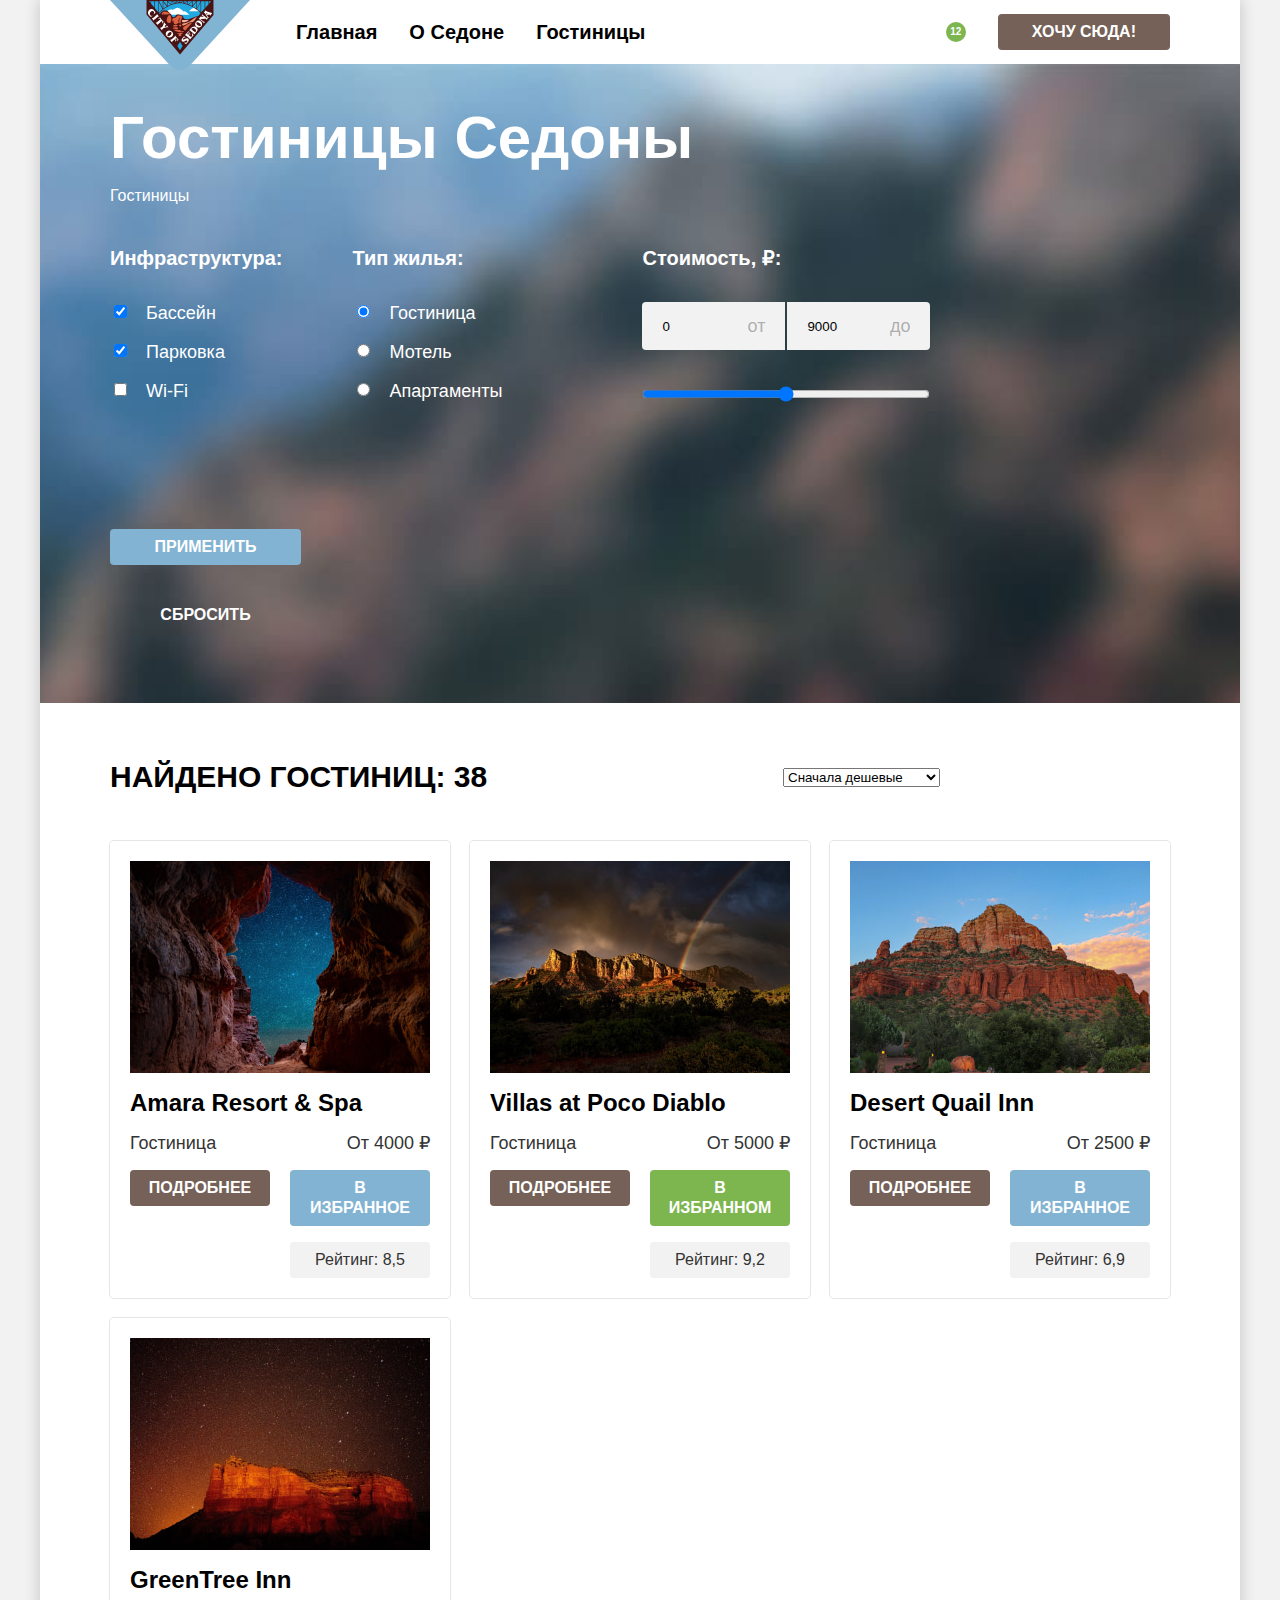
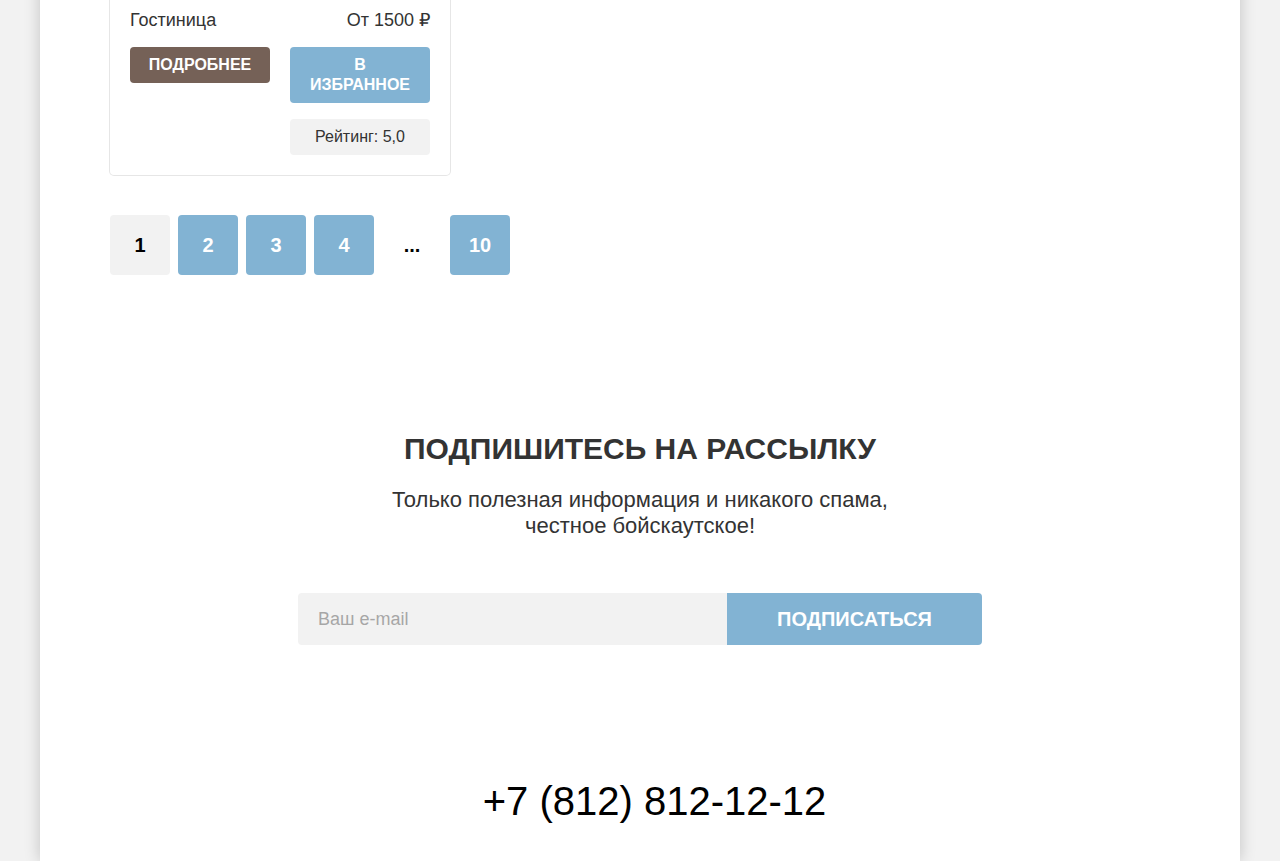
==== catalog.html @ 58a3804d "refactor: add modifier .filters__fieldset--offset-x-35" ====
<!DOCTYPE html>
<html lang="ru">
  <head>
    <meta charset="utf-8">
    <title>Каталог | Седона. Городок в Аризоне</title>
    <link rel="stylesheet" href="styles/styles.css">
  </head>
  <body class="page catalog-page">
    <div class="page__wrapper">
      <header class="header">
        <nav class="header__navbar navbar">
          <a class="navbar__brand-link" href="index.html">
            <img class="navbar__brand-logo" src="images/brand-sedona.svg" alt="Логотип Седона" width="140" height="70">
          </a>

          <ul class="navbar__menu menu">
            <li class="menu__item">
              <a class="menu__link" href="index.html">Главная</a>
            </li>

            <li class="menu__item">
              <a class="menu__link" href="#">О Седоне</a>
            </li>

            <li class="menu__item">
              <a class="menu__link menu__link--active">Гостиницы</a>
            </li>
          </ul>

          <ul class="navbar__user-menu user-menu">
            <li class="user-menu__item">
              <a href="#" class="user-menu__link user-menu__link--search">
                <span class="visually-hidden">Поиск</span>
              </a>
            </li>

            <li class="user-menu__item">
              <a href="#" class="user-menu__link user-menu__link--favourites">
                <span class="visually-hidden">Гостиниц в избранном:</span>
                <span class="user-menu__badge hotels-quantity">12</span>
              </a>
            </li>

            <li class="user-menu__item">
              <a class="user-menu__button button button--primary" href="#">Хочу сюда!</a>
            </li>
          </ul>
        </nav>
      </header>

      <main class="content">
        <div class="page__cover">
          <h1 class="page__title">Гостиницы Седоны</h1>

          <ul class="breadcrumbs">
            <li class="breadcrumbs__item">
              <a class="breadcrumbs__link breadcrumbs__link--home-icon" href="index.html">
                <span class="visually-hidden">Главная</span>
              </a>
            </li>

            <li class="breadcrumbs__item breadcrumbs__item--current">
              <a class="breadcrumbs__link">Гостиницы</a>
            </li>
          </ul>

          <section class="filters">
            <h2 class="visually-hidden">Фильтры</h2>

            <form class="filters__form" action="https://echo.htmlacademy.ru/" method="get">
              <fieldset class="filters__fieldset filters__fieldset--infrastructure">
                <legend class="filters__legend">Инфраструктура:</legend>

                <ul class="filters__option-list">
                  <li class="filters__option-item">
                    <label class="filters__label">
                      <input class="filters__input" type="checkbox" name="swimming-pool" checked>
                      Бассейн
                    </label>
                  </li>

                  <li class="filters__option-item">
                    <label class="filters__label">
                      <input class="filters__input" type="checkbox" name="parking" checked>
                      Парковка
                    </label>
                  </li>

                  <li class="filters__option-item">
                    <label class="filters__label">
                      <input class="filters__input" type="checkbox" name="wi-fi">
                      Wi-Fi
                    </label>
                  </li>
                </ul>
              </fieldset>
              <!-- /.filters__fieldset -->

              <fieldset class="filters__fieldset filters__fieldset--housing filters__fieldset--offset-x-35">
                <legend class="filters__legend">Тип жилья:</legend>

                <ul class="filters__option-list">
                  <li class="filters__option-item">
                    <label class="filters__label">
                      <input class="filters__input" type="radio" name="type-of-housing" value="hotel" checked>
                      Гостиница
                    </label>
                  </li>

                  <li class="filters__option-item">
                    <label class="filters__label">
                      <input class="filters__input" type="radio" name="type-of-housing" value="motel">
                      Мотель
                    </label>
                  </li>

                  <li class="filters__option-item">
                    <label class="filters__label">
                      <input class="filters__input" type="radio" name="type-of-housing" value="apartments">
                      Апартаменты
                    </label>
                  </li>
                </ul>
              </fieldset>
              <!-- /.filters__fieldset -->

              <fieldset class="filters__fieldset filters__fieldset--cost filters__fieldset--offset-x-35">
                <legend class="filters__legend">Стоимость, ₽:</legend>

                <label class="filters__label">
                  <input class="filters__input" type="number" placeholder="0" value="0">
                  от
                </label>
                <label class="filters__label">
                  <input class="filters__input" type="number" placeholder="9000" value="9000">
                  до
                </label>
                <input class="filters__input" type="range" name="cost" min="0" max="9000">
              </fieldset>
              <!-- /.filters__fieldset -->

              <div class="filters__button-group">
                <button class="filters__button button button--secondary" type="submit">Применить</button>
                <button class="filters__button button" type="reset">Сбросить</button>
              </div>
            </form>
          </section>
          <!-- /.filters -->
        </div>

        <section class="catalog">
          <header class="catalog__header">
            <h2 class="catalog__title">Найдено гостиниц: 38</h2>

            <select class="catalog__select" name="true-sort">
              <option class="catalog__select-option" value="cheap-first">Сначала дешевые</option>
              <option class="catalog__select-option" value="expensive-first">Сначала дорогие</option>
              <option class="catalog__select-option" value="highly-rated">С высоким рейтингом</option>
            </select>

            <div class="catalog__view-button-group">
              <a class="catalog__view-button catalog__view-button--tile" href="catalog.html?view=tile">
                <span class="visually-hidden">Показать в виде плитки</span>
              </a>

              <a class="catalog__view-button catalog__view-button--card" href="catalog.html?view=card">
                <span class="visually-hidden">Показать в виде карточек</span>
              </a>

              <a class="catalog__view-button catalog__view-button--list" href="catalog.html?view=list">
                <span class="visually-hidden">Показать в виде списка</span>
              </a>
            </div>
          </header>

          <ul class="catalog__product-list">
            <li class="catalog__product-item card">
              <a class="card__link" href="#" tabindex="-1">
                <img class="card__image" src="images/catalog/hotel-amara-resort-and-spa.jpg" alt="Чистое ночное небо виднеется из горной расщелины" width="300" height="212">
              </a>

              <a class="card__link" href="#">
                <h3 class="card__title">Amara Resort &amp; Spa</h3>
              </a>

              <div class="card__inner">
                <p class="card__param">Гостиница</p>
                <p class="card__param">От 4000 ₽</p>
              </div>

              <a class="card__button button button--primary" href="#">подробнее</a>
              <button class="card__button button button--secondary" type="button">в избранное</button>

              <p class="card__stars card__stars--four"><span class="visually-hidden">Четыре звезды</span></p>
              <p class="card__rating">Рейтинг: 8,5</p>
            </li>
            <!-- /.card -->

            <li class="catalog__product-item card">
              <a class="card__link" href="#" tabindex="-1">
                <img class="card__image" src="images/catalog/hotel-villas-at-poco-diablo.jpg" alt="Лучи солнца пробились свозь тучи после грозы и радуга появилась над каньоном" width="300" height="212">
              </a>

              <a class="card__link" href="#">
                <h3 class="card__title">Villas at Poco Diablo</h3>
              </a>

              <div class="card__inner">
                <p class="card__param">Гостиница</p>
                <p class="card__param">От 5000 ₽</p>
              </div>

              <a class="card__button button button--primary" href="#">подробнее</a>
              <button class="card__button button button--success" type="button">в избранном</button>

              <p class="card__stars card__stars--four"><span class="visually-hidden">Четыре звезды</span></p>
              <p class="card__rating">Рейтинг: 9,2</p>
            </li>
            <!-- /.card -->

            <li class="catalog__product-item card">
              <a class="card__link" href="#" tabindex="-1">
                <img class="card__image" src="images/catalog/hotel-desert-quail-inn.jpg" alt="Умиротворяющая тишина воцарилась под светлым небом в лесу возле каньона" width="300" height="212">
              </a>

              <a class="card__link" href="#">
                <h3 class="card__title">Desert Quail Inn</h3>
              </a>

              <div class="card__inner">
                <p class="card__param">Гостиница</p>
                <p class="card__param">От 2500 ₽</p>
              </div>

              <a class="card__button button button--primary" href="#">подробнее</a>
              <button class="card__button button button--secondary" type="button">в избранное</button>

              <p class="card__stars card__stars--three"><span class="visually-hidden">Три звезды</span></p>
              <p class="card__rating">Рейтинг: 6,9</p>
            </li>
            <!-- /.card -->

            <li class="catalog__product-item card">
              <a class="card__link" href="#" tabindex="-1">
                <img class="card__image" src="images/catalog/hotel-greentree-inn.jpg" alt="Звезды на ночном небе волшебно сияют над величественной массивной скалой" width="300" height="212">
              </a>

              <a class="card__link" href="#">
                <h3 class="card__title">GreenTree Inn</h3>
              </a>

              <div class="card__inner">
                <p class="card__param">Гостиница</p>
                <p class="card__param">От 1500 ₽</p>
              </div>

              <a class="card__button button button--primary" href="#">подробнее</a>
              <button class="card__button button button--secondary" type="button">в избранное</button>

              <p class="card__stars card__stars--two"><span class="visually-hidden">Две звезды</span></p>
              <p class="card__rating">Рейтинг: 5,0</p>
            </li>
            <!-- /.card -->
          </ul>

          <ul class="catalog__pagination pagination" aria-label="переход по страницам каталога">
            <li class="pagination__item">
              <a class="pagination__link pagination__link--current">1</a>
            </li>

            <li class="pagination__item">
              <a class="pagination__link" href="#">2</a>
            </li>

            <li class="pagination__item">
              <a class="pagination__link" href="#">3</a>
            </li>

            <li class="pagination__item">
              <a class="pagination__link" href="#">4</a>
            </li>

            <li class="pagination__item">
              <span class="pagination__dots">...</span>
            </li>

            <li class="pagination__item">
              <a class="pagination__link" href="#">10</a>
            </li>
          </ul>
        </section>
        <!-- /.catalog -->

        <section class="subscribe">
          <h2 class="subscribe__title">Подпишитесь на рассылку</h2>
          <p class="subscribe__text">Только полезная информация и&nbsp;никакого спама,<br>честное бойскаутское!</p>

          <form class="subscribe__form" action="https://echo.htmlacademy.ru/" method="post">
            <label class="visually-hidden" for="true-email">Email</label>
            <input class="subscribe__input" type="email" id="true-email" name="true-email" placeholder="Ваш e-mail" required>
            <button class="subscribe__button button button--secondary button--big" type="submit">Подписаться</button>
          </form>
        </section>
        <!-- /.subscribe -->
      </main>

      <footer class="footer">
        <section class="social-networks">
          <h2 class="visually-hidden">Мы в социальных сетях</h2>

          <ul class="social-networks__list">
            <li class="social-networks__item">
              <a href="https://vk.com/htmlacademy" class="social-networks__link social-networks__link--vk">
                <span class="visually-hidden">ВКонтакте</span>
              </a>
            </li>

            <li class="social-networks__item">
              <a href="https://t.me/htmlacademy" class="social-networks__link social-networks__link--tg">
                <span class="visually-hidden">Телеграм</span>
              </a>
            </li>

            <li class="social-networks__item">
              <a href="https://www.youtube.com/user/htmlacademyru" class="social-networks__link social-networks__link--youtube">
                <span class="visually-hidden">YouTube</span>
              </a>
            </li>
          </ul>
        </section>

        <section class="contacts">
          <h2 class="visually-hidden">Контакты</h2>
          <address>
            <a class="contacts__phone" href="tel:+78128121212">+7 (812) 812-12-12</a>
          </address>
        </section>

        <a class="developer" href="https://htmlacademy.ru/intensive/htmlcss">
          <span class="visually-hidden">Разработано в HTMLAcademy</span>
        </a>
      </footer>
    </div>
  </body>
</html>
---- styles/styles.css ----
@font-face {
  font-family: "PT Serif";
  src: url("../fonts/ptsans-400.woff2") format("woff2");
  font-weight: 400;
  font-style: normal;
  font-display: swap;
}

@font-face {
  font-family: "PT Serif";
  src: url("../fonts/ptsans-700.woff2") format("woff2");
  font-weight: 700;
  font-style: normal;
  font-display: swap;
}

:root {
  --color-primary: #000000;
  --color-primary-20: rgb(0 0 0 / 20%);
  --color-primary-30: rgb(0 0 0 / 30%);
  --color-secondary: #333333;
  --color-accent-1: #756157;
  --color-accent-2: #82b3d3;

  --color-background-1: #ffffff;
  --color-background-2: #f2f2f2;

  --color-surface: #82b3d3;
  --color-surface-12: rgb(130 179 211 / 12%);
  --color-surface-20: rgb(130 179 211 / 20%);

  --color-on-surface: #ffffff;
  --color-on-surface-30: rgb(255 255 255 / 30%);

  --color-success: #7db54f;
  --color-error: #ff5757;
  --color-disabled: #e5e5e5;

  --color-border: #e6e6e6;
  --color-shadow: var(--color-primary-20);
  --color-pseudo-element: var(--color-primary-30);

  --headline-font-size-1: 60px;
  --headline-line-height-1: 78px;

  --headline-font-size-2: 30px;
  --headline-line-height-2: 36px;

  --headline-font-size-3: 24px;
  --headline-line-height-3: 28px;

  --headline-font-size-4: 20px;
  --headline-line-height-4: 24px;

  --text-basic-font-size: 22px;
  --text-basic-line-height: 26px;

  --text-block-font-size: 18px;
  --text-block-line-height: 21px;

  --text-phone-font-size: 40px;
  --text-phone-line-height: 40px;

  --text-small-font-size: 16px;
  --text-small-line-height: 21px;

  --button-font-size: 16px;
  --button-line-height: 20px;
  --button-border-radius: 4px;
  --button-weight: 700;

  --input-font-size: 18px;
  --input-line-height: 24px;

  --control-label-font-size: 18px;
  --control-label-line-height: 23px;

  --container-outer: 1200px;
  --container-inner: 700px;

  --page-min-width: 1200px;
  --page-x-indent: 70px;

  --block-x-indent: 85px;
  --block-y-indent: 81px;
  --block-width: 400px;
  --block-container: 230px;
}

*,
*::before,
*::after {
  box-sizing: border-box;
}

html {
  height: 100%;
}

body {
  margin: 0;
  font-family: "PT Serif", sans-serif;
  font-size: var(--text-basic-font-size);
  line-height: var(--text-basic-line-height);
  color: var(--color-secondary);
  background-color: var(--color-background-2);
  height: 100%;
}

.visually-hidden {
  position: fixed;
  transform: scale(0);
}

.button {
  display: block;
  font-family: inherit;
  font-size: var(--button-font-size);
  font-weight: var(--button-weight);
  line-height: var(--button-line-height);
  color: inherit;
  background-color: transparent;
  border: none;
  border-radius: var(--button-border-radius);
  text-decoration: none;
  text-transform: uppercase;
  cursor: pointer;
  padding: 8px 34px;
}

.button--big {
  --button-font-size: 20px;
  --button-line-height: 36px;

  padding: 8px 50px;
}

.button--regular {
  --button-weight: 400;
}

.button--nonecase {
  text-transform: none;
}

.button--primary {
  color: var(--color-on-surface);
  background-color: var(--color-accent-1);
}

.button--secondary {
  color: var(--color-on-surface);
  background-color: var(--color-accent-2);
}

.button--success {
  color: var(--color-on-surface);
  background-color: var(--color-success);
}

.page__wrapper {
  display: grid;
  grid-template-rows: min-content 1fr min-content;
  min-height: 100%;
  min-width: var(--page-min-width);
  width: var(--container-outer);
  margin: 0 auto;
  box-shadow: 0px 0px 15px 0 var(--color-shadow);
  background-color: var(--color-background-1);
}

.page__cover {
  padding: 35px var(--page-x-indent) 70px;
  color: var(--color-on-surface);
  background-color: var(--color-surface-20);
  background-image: url("../images/background-catalog.jpg");
  background-repeat: no-repeat;
  background-size: cover;
  background-position: center;
}

.page__title {
  margin-top: 0;
  margin-bottom: 8px;
  font-size: var(--headline-font-size-1);
  line-height: var(--headline-line-height-1);
}

.header {
  padding: 0 var(--page-x-indent);
}

.navbar {
  width: 100%;
  display: flex;
  gap: 30px;
  align-items: flex-start;
  justify-content: space-between;
  font-size: var(--headline-font-size-4);
  line-height: var(--headline-line-height-4);
}

.navbar__brand-link {
  position: relative;
  height: 64px;
}

.navbar__brand-logo {
  width: 140px;
  height: 70px;
}

.navbar__menu,
.navbar__user-menu {
  margin: 0;
  padding: 0;
}

.menu,
.user-menu {
  display: flex;
  align-items: center;
  flex-wrap: wrap;
  list-style-type: none;
}

.menu {
  max-width: 470px;
  margin-right: auto;
}

.user-menu {
  max-width: 400px;
}

.menu__link,
.user-menu__link {
  display: block;
  font-weight: 700;
  text-decoration: none;
  text-align: center;
  color: var(--color-primary);
}

.menu__link {
  padding: 20px 16px;
}

.user-menu__link {
  box-sizing: content-box;
  min-width: 20px;
  height: 20px;
  padding: 22px 12px;
}

.hotels-quantity {
  width: 20px;
  height: 20px;
  border-radius: 50%;
  color: var(--color-on-surface);
  background-color: var(--color-success);
  display: flex;
  justify-content: center;
  align-items: center;
  font-size: 10px;
  line-height: 10px;
}

.user-menu__button {
  margin-left: 20px;
}

.hero {
  padding: 51px 0 82px;
  text-align: center;
  color: var(--color-on-surface);
  background-color: var(--color-surface-20);
  background-image: url("../images/divider.svg"), url("../images/background-home.jpg");
  background-repeat: no-repeat, no-repeat;
  background-size: 100% auto, cover;
  background-position: bottom center, center;
}

.advantages {
  padding-top: 69px;
  text-align: center;
}

.advantages__title {
  max-width: var(--container-inner);
  margin: 0 auto;
  margin-bottom: 25px;
  font-size: var(--headline-font-size-2);
  line-height: var(--headline-line-height-2);
  color: var(--color-primary);
  text-transform: uppercase;
}

.advantages__text {
  max-width: var(--container-inner);
  margin: 0 auto;
  margin-bottom: 69px;
}

.advantages__list {
  list-style-type: none;
  padding: 0;
  margin: 0;
  display: grid;
  grid-template-columns: repeat(3, 1fr);
  background-color: var(--color-surface-12);
}

.advantages__item:nth-child(2n + 1) {
  background-color: var(--color-surface-20);
}

.block {
  min-height: 385px;
  align-content: center;
}

.block--wide {
  grid-column: 1 / -1;
  display: grid;
  grid-template-columns: minmax(var(--block-width), 1fr) 2fr;
  align-items: center;
}

.block--reverse {
  grid-template-columns: 2fr minmax(var(--block-width), 1fr);
}

.block.block--on-surface {
  background-color: var(--color-surface);
  color: var(--color-on-surface);
}

.block__inner {
  display: flex;
  flex-direction: column;
  justify-content: center;
  padding: var(--block-y-indent) var(--block-x-indent);
}

.block__title {
  margin: 0;
  margin-bottom: 15px;
  font-size: var(--headline-font-size-3);
  line-height: var(--headline-line-height-3);
  color: var(--color-primary);
  text-transform: uppercase;
}

.block--wide .block__inner {
  grid-column: 1 / 2;
}

.block--reverse .block__inner {
  grid-column: 2 / -1;
  order: 1;
}

.block--on-surface .block__title {
  color: var(--color-on-surface);
}

.block--on-surface .block__title::after {
  --color-pseudo-element: var(--color-on-surface-30);
}

.block__description {
  margin: 0;
  margin-top: 15px;
  font-size: var(--text-block-font-size);
  line-height: var(--text-block-line-height);
}

.block__image {
  position: sticky;
  top: 0;
  display: block;
  width: 100%;
  max-height: 100%;
  object-fit: scale-down;
  object-position: left center;
}

.block--reverse .block__image {
  grid-column: 1 / 2;
  object-position: right center;
  margin-left: auto;
}

.features {
  padding-top: 64px;
  text-align: center;
}

.features__title {
  max-width: var(--container-inner);
  margin: 0 auto;
  margin-bottom: 20px;
  text-transform: uppercase;
  font-size: var(--headline-font-size-2);
  line-height: var(--headline-line-height-2);
  color: var(--color-primary);
}

.features__text {
  max-width: var(--container-inner);
  margin: 0 auto;
  margin-bottom: 64px;
}

.features__list {
  padding: 0;
  margin: 0;
  list-style-type: none;
  display: grid;
  grid-template-columns: repeat(3, 1fr);
  background-color: var(--color-surface-12);
}

.features__item:nth-child(2n) {
  background-color: var(--color-background-1);
}

.hotel-search {
  padding: 96px 0;
  text-align: center;
}

.hotel-search__title {
  max-width: var(--container-inner);
  margin: 0 auto;
  margin-bottom: 20px;
  font-size: var(--headline-font-size-2);
  line-height: var(--headline-line-height-2);
  color: var(--color-primary);
  text-transform: uppercase;
}

.hotel-search__text {
  max-width: var(--container-inner);
  margin: 0 auto;
  margin-bottom: 54px;
}

.hotel-search__button {
  max-width: var(--container-inner);
  margin: 0 auto;
}

.subscribe {
  padding: 96px 104px;
  text-align: center;
}

.subscribe--on-surface {
  color: var(--color-on-surface);
  background-color: var(--color-surface-20);
  background-image: url("../images/background-subscribe.jpg");
  background-repeat: no-repeat;
  background-size: cover;
  background-position: center;
}

.subscribe__title {
  max-width: var(--container-inner);
  margin: 0 auto;
  margin-bottom: 20px;
  font-size: var(--headline-font-size-2);
  line-height: var(--headline-line-height-2);
  text-transform: uppercase;
}

.subscribe__text {
  max-width: var(--container-inner);
  margin: 0 auto;
  margin-bottom: 54px;
}

.subscribe__form {
  max-width: 684px;
  width: 100%;
  display: flex;
  margin: 0 auto;
}

.subscribe__input {
  display: inline-block;
  max-width: 452px;
  width: 100%;
  font-family: inherit;
  font-size: var(--input-font-size);
  line-height: var(--input-line-height);
  font-weight: 400;
  color: var(--color-primary);
  background-color: var(--color-background-2);
  border: none;
  border-radius: 4px 0 0 4px;
  padding: 14px 20px;
}

.subscribe__input::placeholder {
  opacity: 0.6;
}

.subscribe__button {
  border-radius: 0 4px 4px 0;
}

.breadcrumbs {
  margin: 0;
  margin-bottom: 40px;
  padding: 0;
  list-style-type: none;
  display: flex;
  font-size: var(--text-small-font-size);
  line-height: var(--text-small-line-height);
}

.breadcrumbs__link {
  color: inherit;
}

.filters {
  font-family: inherit;
}

.filters__form {
  display: flex;
  flex-wrap: wrap;
  align-items: flex-start;
  gap: 70px;
}

.filters__fieldset {
  min-width: 150px;
  max-width: 288px;
  margin: 0;
  padding: 0;
  border: none;
}

.filters__fieldset--offset-x-35 {
  margin-right: 35px;
}

.filters__fieldset--offset-x-35 + .filters__fieldset--offset-x-35 {
  margin-left: 35px;
  margin-right: unset;
}

.filters__fieldset--cost {
  display: flex;
  flex-wrap: wrap;
}

.filters__legend {
  font-size: var(--headline-font-size-4);
  line-height: var(--headline-line-height-4);
  font-weight: 700;
  margin-bottom: 32px;
  padding: 0;
}

.filters__option-list {
  margin: 0;
  padding: 0;
  list-style-type: none;
}

.filters__option-item:not(:last-child) {
  margin-bottom: 16px;
}

.filters__label {
  display: flex;
  align-items: flex-start;
  gap: 16px;
  font-size: var(--control-label-font-size);
  line-height: var(--control-label-line-height);
}

.filters__fieldset--cost .filters__label {
  display: flex;
  align-items: center;
  width: 143px;
  margin-bottom: 36px;
  padding: 12px 20px;
  color: var(--color-primary-30);
  background-color: var(--color-background-2);
  line-height: var(--input-line-height);
}

.filters__fieldset--cost .filters__label:nth-of-type(1) {
  margin-right: 2px;
  border-radius: var(--button-border-radius) 0 0 var(--button-border-radius);
}

.filters__fieldset--cost .filters__label:nth-of-type(2) {
  border-radius: 0 var(--button-border-radius) var(--button-border-radius) 0;
}

.filters__fieldset--cost .filters__label:has(.filters__input:focus) {
  outline: 2px solid var(--color-accent-2);
}

.filters__input[type="number"] {
  width: 100%;
  padding: 0 8px 0 0;
  color: var(--color-primary);
  background-color: var(--color-background-2);
}

.filters__input[type="number"],
.filters__input[type="number"]:focus {
  border: none;
  outline: none;
}

.filters__input[type="range"] {
  width: 288px;
  margin: 0;
}

.filters__button-group {
  width: 191px;
  padding-top: 56px;
}

.filters__button {
  width: 100%;
}

.filters__button:first-child {
  margin-bottom: 32px;
}

.catalog {
  padding: 50px var(--page-x-indent) 60px;
}

.catalog__header {
  display: flex;
  align-items: center;
  margin-bottom: 40px;
}

.catalog__title {
  margin: 0;
  font-size: var(--headline-font-size-2);
  line-height: var(--headline-line-height-2);
  color: var(--color-primary);
  text-transform: uppercase;
}

.catalog__select {
  margin-left: auto;
  margin-right: 70px;
}

.catalog__view-button-group {
  display: flex;
  gap: 8px;
}

.catalog__view-button {
  display: block;
  width: 48px;
  height: 48px;
}

.catalog__product-list {
  display: grid;
  grid-template-columns: repeat(auto-fill, minmax(340px, 1fr));
  gap: 20px;
  margin: 0;
  margin-bottom: 40px;
  padding: 0;
  list-style-type: none;
}

.card {
  padding: 20px;
  display: grid;
  grid-template-columns: minmax(140px, 1fr) minmax(140px, 1fr);
  grid-template-rows: 212px min-content 1fr;
  gap: 16px 20px;
  border-radius: var(--button-border-radius);
  box-shadow: 0 0 0 1px var(--color-border);
}

.card__link {
  grid-column: 1 / -1;
  color: inherit;
  text-decoration: none;
}

.card__image {
  display: block;
  width: 100%;
  height: 100%;
  object-fit: scale-down;
}

.card__inner {
  grid-column: 1 / -1;
  display: grid;
  grid-template-columns: subgrid;
  align-content: start;
  gap: 16px 20px;
}

.card__title {
  margin: 0;
  font-size: var(--headline-font-size-3);
  line-height: var(--headline-line-height-3);
  color: var(--color-primary);
}

.card__param {
  margin: 0;
  font-size: var(--text-block-font-size);
  line-height: var(--text-block-line-height);
  overflow-wrap: break-word;
}

.card__param:nth-of-type(2n) {
  text-align: right;
}

.card__button {
  align-self: start;
  padding: 8px 18px;
  text-align: center;
  overflow-wrap: break-word;
}

.card__stars {
  margin: 0;
}

.card__rating {
  margin: 0;
  font-size: var(--button-font-size);
  line-height: var(--button-line-height);
  background-color: var(--color-background-2);
  padding: 8px 20px;
  border-radius: 4px;
  text-align: center;
}

.pagination {
  margin: 0;
  padding: 0;
  list-style-type: none;
  display: flex;
  flex-wrap: wrap;
  gap: 8px;
  color: var(--color-on-surface);
}

.pagination__link,
.pagination__dots {
  --button-font-size: 20px;
  --button-line-height: 36px;

  display: block;
  min-width: 60px;
  height: 60px;
  padding: 12px 10px;
  text-align: center;
  border-radius: var(--button-border-radius);
  color: inherit;
  background-color: var(--color-accent-2);
  text-decoration: none;
  font-size: var(--button-font-size);
  font-weight: var(--button-weight);
  line-height: var(--button-line-height);
}

.pagination__link--current {
  color: var(--color-primary);
  background-color: var(--color-background-2);
}

.pagination__dots {
  color: var(--color-primary);
  background-color: transparent;
  user-select: none;
}

.footer {
  width: 100%;
  padding: 40px var(--page-x-indent) 30px;
  display: flex;
  justify-content: space-between;
  align-items: center;
  color: var(--color-primary);
}

.social-networks {
  max-width: 240px;
}

.social-networks__list {
  margin: 0;
  padding: 0;
  list-style-type: none;
  display: flex;
  flex-wrap: wrap;
  align-items: center;
}

.social-networks__link {
  display: block;
  min-width: 48px;
  height: 40px;
}

.contacts {
  max-width: var(--container-inner);
  min-height: 50px;
  text-align: center;
}

.contacts__phone {
  display: block;
  color: inherit;
  font-size: var(--text-phone-font-size);
  line-height: var(--text-phone-line-height);
  font-style: normal;
  text-decoration: none;
}

.developer {
  display: block;
  width: 115px;
  height: 33px;
}
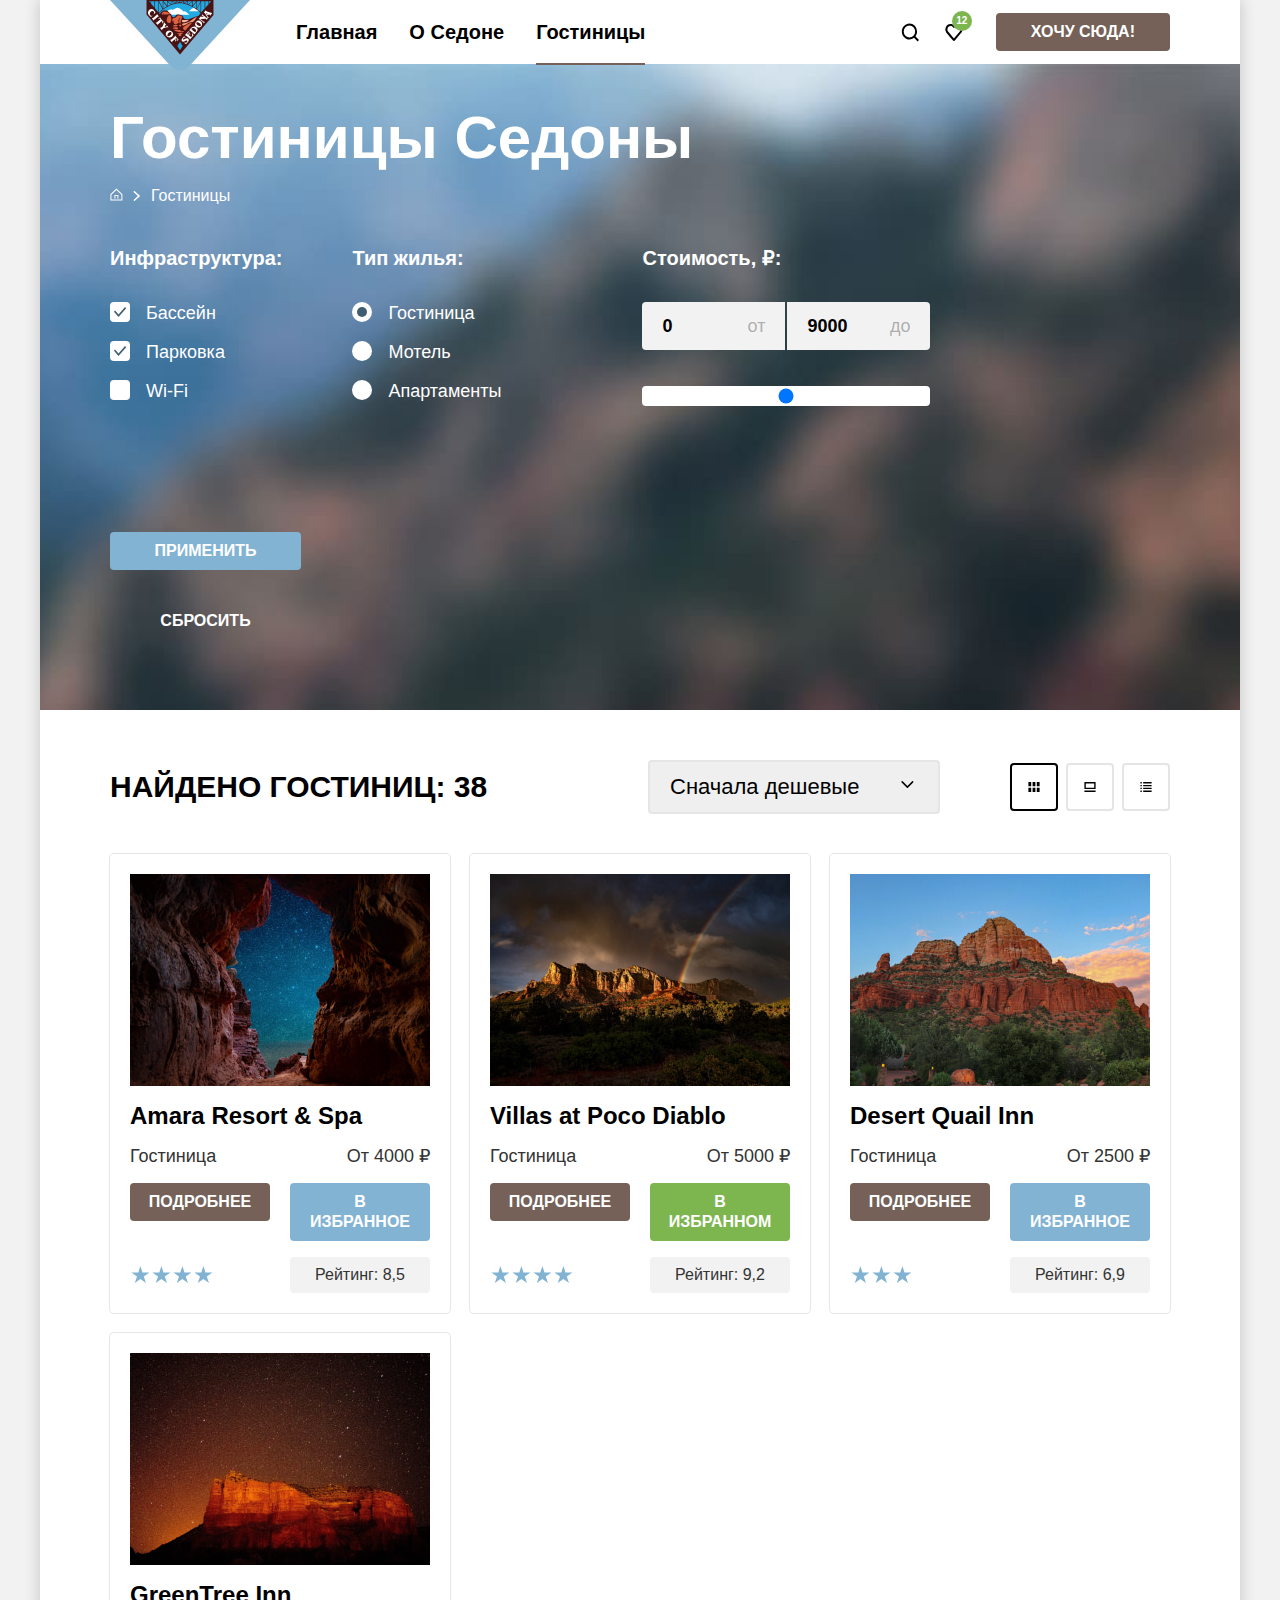
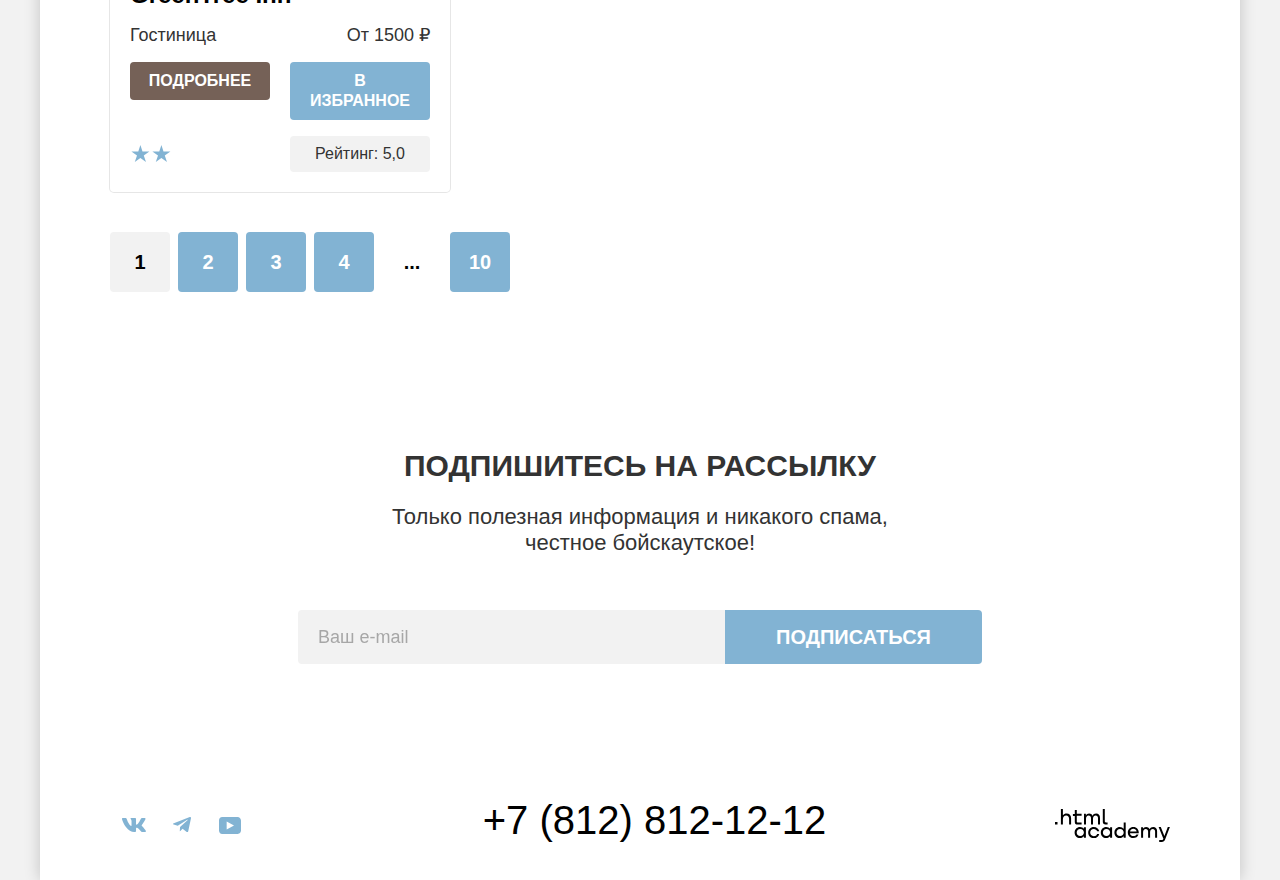
==== commit c7be187d: "style: remove double spaces in footer" ====
--- a/catalog.html
+++ b/catalog.html
@@ -73,21 +73,21 @@
 
                 <ul class="filters__option-list">
                   <li class="filters__option-item">
-                    <label class="filters__label">
+                    <label class="filters__label filters__label--type--checkbox">
                       <input class="filters__input" type="checkbox" name="swimming-pool" checked>
                       Бассейн
                     </label>
                   </li>
 
                   <li class="filters__option-item">
-                    <label class="filters__label">
+                    <label class="filters__label filters__label--type--checkbox">
                       <input class="filters__input" type="checkbox" name="parking" checked>
                       Парковка
                     </label>
                   </li>
 
                   <li class="filters__option-item">
-                    <label class="filters__label">
+                    <label class="filters__label filters__label--type--checkbox">
                       <input class="filters__input" type="checkbox" name="wi-fi">
                       Wi-Fi
                     </label>
@@ -96,26 +96,26 @@
               </fieldset>
               <!-- /.filters__fieldset -->
 
-              <fieldset class="filters__fieldset filters__fieldset--housing filters__fieldset--offset-x-35">
+              <fieldset class="filters__fieldset filters__fieldset--housing">
                 <legend class="filters__legend">Тип жилья:</legend>
 
                 <ul class="filters__option-list">
                   <li class="filters__option-item">
-                    <label class="filters__label">
+                    <label class="filters__label filters__label--type--radio">
                       <input class="filters__input" type="radio" name="type-of-housing" value="hotel" checked>
                       Гостиница
                     </label>
                   </li>
 
                   <li class="filters__option-item">
-                    <label class="filters__label">
+                    <label class="filters__label filters__label--type--radio">
                       <input class="filters__input" type="radio" name="type-of-housing" value="motel">
                       Мотель
                     </label>
                   </li>
 
                   <li class="filters__option-item">
-                    <label class="filters__label">
+                    <label class="filters__label filters__label--type--radio">
                       <input class="filters__input" type="radio" name="type-of-housing" value="apartments">
                       Апартаменты
                     </label>
@@ -124,16 +124,16 @@
               </fieldset>
               <!-- /.filters__fieldset -->
 
-              <fieldset class="filters__fieldset filters__fieldset--cost filters__fieldset--offset-x-35">
+              <fieldset class="filters__fieldset filters__fieldset--cost">
                 <legend class="filters__legend">Стоимость, ₽:</legend>
 
-                <label class="filters__label">
-                  <input class="filters__input" type="number" placeholder="0" value="0">
-                  от
+                <label class="filters__label filters__label--type--range">
+                  <span class="filters__label-inner">от</span>
+                  <input class="filters__input" type="number" name="cost-min" placeholder="0" value="0">
                 </label>
-                <label class="filters__label">
-                  <input class="filters__input" type="number" placeholder="9000" value="9000">
-                  до
+                <label class="filters__label filters__label--type--range">
+                  <span class="filters__label-inner">до</span>
+                  <input class="filters__input" type="number" name="cost-max" placeholder="9000" value="9000">
                 </label>
                 <input class="filters__input" type="range" name="cost" min="0" max="9000">
               </fieldset>
@@ -141,7 +141,7 @@
 
               <div class="filters__button-group">
                 <button class="filters__button button button--secondary" type="submit">Применить</button>
-                <button class="filters__button button" type="reset">Сбросить</button>
+                <button class="filters__button button button--default" type="reset">Сбросить</button>
               </div>
             </form>
           </section>
@@ -159,7 +159,7 @@
             </select>
 
             <div class="catalog__view-button-group">
-              <a class="catalog__view-button catalog__view-button--tile" href="catalog.html?view=tile">
+              <a class="catalog__view-button catalog__view-button--active catalog__view-button--tile" href="catalog.html?view=tile">
                 <span class="visually-hidden">Показать в виде плитки</span>
               </a>
 
@@ -310,19 +310,19 @@
 
           <ul class="social-networks__list">
             <li class="social-networks__item">
-              <a href="https://vk.com/htmlacademy" class="social-networks__link social-networks__link--vk">
+              <a class="social-networks__link social-networks__link--vk" href="https://vk.com/htmlacademy" target="_blank">
                 <span class="visually-hidden">ВКонтакте</span>
               </a>
             </li>
 
             <li class="social-networks__item">
-              <a href="https://t.me/htmlacademy" class="social-networks__link social-networks__link--tg">
+              <a class="social-networks__link social-networks__link--tg" href="https://t.me/htmlacademy" target="_blank">
                 <span class="visually-hidden">Телеграм</span>
               </a>
             </li>
 
             <li class="social-networks__item">
-              <a href="https://www.youtube.com/user/htmlacademyru" class="social-networks__link social-networks__link--youtube">
+              <a class="social-networks__link social-networks__link--youtube" href="https://www.youtube.com/user/htmlacademyru" target="_blank">
                 <span class="visually-hidden">YouTube</span>
               </a>
             </li>
@@ -332,11 +332,11 @@
         <section class="contacts">
           <h2 class="visually-hidden">Контакты</h2>
           <address>
-            <a class="contacts__phone" href="tel:+78128121212">+7 (812) 812-12-12</a>
+            <a class="contacts__phone" href="tel:+78128121212" target="_blank">+7 (812) 812-12-12</a>
           </address>
         </section>
 
-        <a class="developer" href="https://htmlacademy.ru/intensive/htmlcss">
+        <a class="developer" target="_blank" href="https://htmlacademy.ru/intensive/htmlcss">
           <span class="visually-hidden">Разработано в HTMLAcademy</span>
         </a>
       </footer>
--- a/styles/styles.css
+++ b/styles/styles.css
@@ -20,7 +20,9 @@
   --color-primary-30: rgb(0 0 0 / 30%);
   --color-secondary: #333333;
   --color-accent-1: #756157;
+  --color-accent-hover-1: #615048;
   --color-accent-2: #82b3d3;
+  --color-accent-hover-2: #68a2ca;
 
   --color-background-1: #ffffff;
   --color-background-2: #f2f2f2;
@@ -31,11 +33,14 @@
 
   --color-on-surface: #ffffff;
   --color-on-surface-30: rgb(255 255 255 / 30%);
+  --color-on-surface-60: rgb(255 255 255 / 60%);
 
   --color-success: #7db54f;
+  --color-success-hover: #6c9e42;
   --color-error: #ff5757;
   --color-disabled: #e5e5e5;
 
+  --color-form-control: #3f5e72;
   --color-border: #e6e6e6;
   --color-shadow: var(--color-primary-20);
   --color-pseudo-element: var(--color-primary-30);
@@ -76,7 +81,7 @@
   --control-label-line-height: 23px;
 
   --container-outer: 1200px;
-  --container-inner: 700px;
+  --container-inner: 684px;
 
   --page-min-width: 1200px;
   --page-x-indent: 70px;
@@ -85,6 +90,8 @@
   --block-y-indent: 81px;
   --block-width: 400px;
   --block-container: 230px;
+
+  --menu-link-x-indent: 16px;
 }
 
 *,
@@ -120,7 +127,7 @@
   line-height: var(--button-line-height);
   color: inherit;
   background-color: transparent;
-  border: none;
+  border: 1px solid transparent;
   border-radius: var(--button-border-radius);
   text-decoration: none;
   text-transform: uppercase;
@@ -148,14 +155,43 @@
   background-color: var(--color-accent-1);
 }
 
+.button--primary:hover,
+.button--primary:focus-visible {
+  background-color: var(--color-accent-hover-1);
+}
+
 .button--secondary {
   color: var(--color-on-surface);
   background-color: var(--color-accent-2);
 }
 
+.button--secondary:hover,
+.button--secondary:focus-visible {
+  background-color: var(--color-accent-hover-2);
+}
+
 .button--success {
   color: var(--color-on-surface);
   background-color: var(--color-success);
+}
+
+.button--success:hover,
+.button--success:focus-visible {
+  background-color: var(--color-success-hover);
+}
+
+.button--default:hover,
+.button--default:focus-visible {
+  color: var(--color-on-surface-60);
+}
+
+.button:active {
+  color: var(--color-on-surface-30);
+}
+
+.button:disabled {
+  color: var(--color-on-surface-30);
+  background-color: var(--color-disabled);
 }
 
 .page__wrapper {
@@ -205,6 +241,15 @@
   height: 64px;
 }
 
+.navbar__brand-link:hover,
+.navbar__brand-link:focus-visible {
+  filter: opacity(60%);
+}
+
+.navbar__brand-link:active {
+  filter: opacity(30%);
+}
+
 .navbar__brand-logo {
   width: 140px;
   height: 70px;
@@ -243,7 +288,21 @@
 }
 
 .menu__link {
-  padding: 20px 16px;
+  padding: 20px var(--menu-link-x-indent);
+}
+
+.menu__link--active {
+  position: relative;
+}
+
+.menu__link--active::after {
+  content: '';
+  position: absolute;
+  bottom: -1px;
+  display: block;
+  width: calc(100% - 2 * var(--menu-link-x-indent));
+  height: 2px;
+  background-color: var(--color-accent-1);
 }
 
 .user-menu__link {
@@ -251,6 +310,52 @@
   min-width: 20px;
   height: 20px;
   padding: 22px 12px;
+}
+
+.menu__link:not(.menu__link--active):hover,
+.menu__link:not(.menu__link--active):focus-visible,
+.user-menu__link:hover,
+.user-menu__link:focus-visible {
+  filter: opacity(60%);
+}
+
+.menu__link:not(.menu__link--active):active,
+.user-menu__link:active {
+  filter: opacity(30%);
+}
+
+.user-menu__link--favourites,
+.user-menu__link--search {
+  position: relative;
+}
+
+.user-menu__link--favourites::before,
+.user-menu__link--search::before {
+  content: '';
+  position: absolute;
+  top: 50%;
+  left: 50%;
+  transform: translate(-50%, -50%);
+  display: inline-block;
+  width: 20px;
+  height: 20px;
+  background-repeat: no-repeat;
+  background-position: center;
+  background-size: 100% 100%;
+}
+
+.user-menu__link--search::before {
+  background-image: url("../images/icons/icon-search.svg");
+}
+
+.user-menu__link--favourites::before {
+  background-image: url("../images/icons/icon-heart.svg");
+}
+
+.user-menu__badge {
+  position: absolute;
+  top: 11px;
+  left: 20px;
 }
 
 .hotels-quantity {
@@ -324,7 +429,6 @@
   grid-column: 1 / -1;
   display: grid;
   grid-template-columns: minmax(var(--block-width), 1fr) 2fr;
-  align-items: center;
 }
 
 .block--reverse {
@@ -339,13 +443,13 @@
 .block__inner {
   display: flex;
   flex-direction: column;
-  justify-content: center;
+  gap: 30px;
+  height: -webkit-fill-available;
   padding: var(--block-y-indent) var(--block-x-indent);
 }
 
 .block__title {
   margin: 0;
-  margin-bottom: 15px;
   font-size: var(--headline-font-size-3);
   line-height: var(--headline-line-height-3);
   color: var(--color-primary);
@@ -354,6 +458,7 @@
 
 .block--wide .block__inner {
   grid-column: 1 / 2;
+  justify-content: center;
 }
 
 .block--reverse .block__inner {
@@ -361,17 +466,53 @@
   order: 1;
 }
 
+.block--on-surface .block__inner::before {
+  --color-pseudo-element: var(--color-on-surface-30);
+}
+
+.block--with-line .block__inner::before {
+  content: "";
+  display: block;
+  width: 60px;
+  height: 2px;
+  background-color: var(--color-pseudo-element);
+  margin: 0 auto;
+}
+
+.block--with-icon .block__inner::before {
+  content: '';
+  display: block;
+  width: 75px;
+  height: 72px;
+  margin: 0 auto;
+  mask-repeat: no-repeat;
+  mask-size: 75px 72px;
+  mask-position: center;
+  background-color: var(--color-accent-2);
+}
+
+.block--icon-housing .block__inner::before {
+  mask-image: url("../images/icons/icon-housing.svg");
+}
+
+.block--icon-eating .block__inner::before {
+  mask-image: url("../images/icons/icon-eating.svg");
+}
+
+.block--icon-souvenir .block__inner::before {
+  mask-image: url("../images/icons/icon-souvenir.svg");
+}
+
 .block--on-surface .block__title {
   color: var(--color-on-surface);
 }
 
-.block--on-surface .block__title::after {
-  --color-pseudo-element: var(--color-on-surface-30);
+.block--with-line .block__title {
+  order: -1;
 }
 
 .block__description {
   margin: 0;
-  margin-top: 15px;
   font-size: var(--text-block-font-size);
   line-height: var(--text-block-line-height);
 }
@@ -380,8 +521,8 @@
   position: sticky;
   top: 0;
   display: block;
-  width: 100%;
-  max-height: 100%;
+  width: 800px;
+  height: 385px;
   object-fit: scale-down;
   object-position: left center;
 }
@@ -482,7 +623,7 @@
 }
 
 .subscribe__form {
-  max-width: 684px;
+  max-width: var(--container-inner);
   width: 100%;
   display: flex;
   margin: 0 auto;
@@ -504,7 +645,7 @@
 }
 
 .subscribe__input::placeholder {
-  opacity: 0.6;
+  filter: opacity(60%);
 }
 
 .subscribe__button {
@@ -517,12 +658,86 @@
   padding: 0;
   list-style-type: none;
   display: flex;
+  align-items: center;
+  flex-wrap: wrap;
+  gap: 10px;
   font-size: var(--text-small-font-size);
   line-height: var(--text-small-line-height);
 }
 
+.breadcrumbs__item {
+  display: flex;
+  align-items: center;
+  gap: 10px;
+}
+
+.breadcrumbs__item:not(.breadcrumbs__item--current)::after {
+  content: "";
+  display: block;
+  width: 8px;
+  height: 20px;
+  padding: 5px 0;
+  mask-image: url("../images/icons/icon-arrow-right.svg");
+  mask-repeat: no-repeat;
+  mask-position: center;
+  background-color: var(--color-on-surface);
+}
+
 .breadcrumbs__link {
   color: inherit;
+  text-decoration: none;
+}
+
+.breadcrumbs__link:hover,
+.breadcrumbs__link:focus-visible {
+  color: var(--color-on-surface-60);
+}
+
+.breadcrumbs__link:active {
+  color: var(--color-on-surface-30);
+}
+
+.breadcrumbs__item--current {
+  pointer-events: none;
+}
+
+.breadcrumbs__link--home-icon {
+  display: flex;
+  justify-content: center;
+  align-items: center;
+  min-width: 13px;
+  height: auto;
+}
+
+.breadcrumbs__link--home-icon::before {
+  content: "";
+  display: block;
+  width: 13px;
+  height: 15px;
+  padding-bottom: 2px;
+  mask-image: url("../images/icons/icon-home.svg");
+  mask-repeat: no-repeat;
+  mask-size: 21px 20px;
+  mask-position: center;
+  background-color: var(--color-on-surface);
+}
+
+.breadcrumbs__link--home-icon:hover::before,
+.breadcrumbs__link--home-icon:focus-visible::before {
+  background-color: var(--color-on-surface-60);
+}
+
+.breadcrumbs__link--home-icon:active::before {
+  background-color: var(--color-on-surface-30);
+}
+
+
+.breadcrumbs__link:not(:last-child):hover {
+  color: var(--color-on-surface-60);
+}
+
+.breadcrumbs__link:not(:last-child):active {
+  color: var(--color-on-surface-30);
 }
 
 .filters {
@@ -538,24 +753,17 @@
 
 .filters__fieldset {
   min-width: 150px;
-  max-width: 288px;
+  max-width: 185px;
   margin: 0;
   padding: 0;
   border: none;
 }
 
-.filters__fieldset--offset-x-35 {
-  margin-right: 35px;
-}
-
-.filters__fieldset--offset-x-35 + .filters__fieldset--offset-x-35 {
-  margin-left: 35px;
-  margin-right: unset;
-}
-
 .filters__fieldset--cost {
   display: flex;
   flex-wrap: wrap;
+  max-width: 288px;
+  margin-left: 70px;
 }
 
 .filters__legend {
@@ -582,43 +790,107 @@
   gap: 16px;
   font-size: var(--control-label-font-size);
   line-height: var(--control-label-line-height);
-}
-
-.filters__fieldset--cost .filters__label {
+  cursor: pointer;
+}
+
+.filters__label--type--range {
+  position: relative;
   display: flex;
   align-items: center;
   width: 143px;
   margin-bottom: 36px;
+}
+
+.filters__label--type--range:nth-of-type(1) {
+  margin-right: 2px;
+}
+
+.filters__label--type--range:nth-of-type(1) .filters__input {
+  border-radius: var(--button-border-radius) 0 0 var(--button-border-radius);
+}
+
+.filters__label--type--range:nth-of-type(2) .filters__input {
+  border-radius: 0 var(--button-border-radius) var(--button-border-radius) 0;
+}
+
+.filters__label-inner {
+  position: absolute;
+  right: 0;
   padding: 12px 20px;
   color: var(--color-primary-30);
-  background-color: var(--color-background-2);
+  font-size: var(--input-font-size);
   line-height: var(--input-line-height);
 }
 
-.filters__fieldset--cost .filters__label:nth-of-type(1) {
-  margin-right: 2px;
-  border-radius: var(--button-border-radius) 0 0 var(--button-border-radius);
-}
-
-.filters__fieldset--cost .filters__label:nth-of-type(2) {
-  border-radius: 0 var(--button-border-radius) var(--button-border-radius) 0;
-}
-
-.filters__fieldset--cost .filters__label:has(.filters__input:focus) {
-  outline: 2px solid var(--color-accent-2);
-}
-
-.filters__input[type="number"] {
+.filters__input {
+  appearance: none;
+  display: flex;
+  justify-content: center;
+  align-items: center;
+  width: 20px;
+  height: 20px;
+  margin: 0;
+  border-radius: var(--button-border-radius);
+  background-color: var(--color-background-1);
+}
+
+.filters__input[type="radio"] {
+  border-radius: 50%;
+}
+
+.filters__input:checked::after {
+  content: "";
+  background-color: var(--color-form-control);
+  display: block;
+  mask-repeat: no-repeat;
+  mask-position: center;
+}
+
+.filters__input[type="checkbox"]:checked::after {
+  width: 20px;
+  height: 20px;
+  mask-image: url("../images/icons/icon-control-checkbox.svg");
+}
+
+.filters__input[type="radio"]:checked::after {
+  width: 10px;
+  height: 10px;
+  mask-image: url("../images/icons/icon-control-radio.svg");
+}
+
+.filters__label--type--range .filters__input {
+  display: block;
   width: 100%;
-  padding: 0 8px 0 0;
+  height: max-content;
+  padding: 12px 50px 12px 20px;
+  font-weight: 700;
+  font-size: var(--input-font-size);
+  line-height: var(--input-line-height);
   color: var(--color-primary);
   background-color: var(--color-background-2);
-}
-
-.filters__input[type="number"],
-.filters__input[type="number"]:focus {
   border: none;
-  outline: none;
+}
+
+.filters__label--type--range .filters__input::-webkit-inner-spin-button {
+  appearance: none;
+}
+
+.filters__label--type--checkbox:hover,
+.filters__label--type--radio:hover {
+  filter: opacity(60%);
+}
+
+.filters__label--type--checkbox:active,
+.filters__label--type--radio:active,
+.filters__label--type--checkbox:active .filters__input,
+.filters__label--type--radio:active .filters__input,
+.filters__label--type--checkbox:has(.filters__input:active),
+.filters__label--type--radio:has(.filters__input:active) {
+  filter: opacity(30%);
+}
+
+.filters__label--type--range:hover .filters__input {
+  background-color: var(--color-border);
 }
 
 .filters__input[type="range"] {
@@ -627,12 +899,11 @@
 }
 
 .filters__button-group {
+  padding-top: 56px;
+}
+
+.filters__button {
   width: 191px;
-  padding-top: 56px;
-}
-
-.filters__button {
-  width: 100%;
 }
 
 .filters__button:first-child {
@@ -658,8 +929,24 @@
 }
 
 .catalog__select {
+  width: 292px;
+  padding: 12px 60px 12px 20px;
   margin-left: auto;
   margin-right: 70px;
+  font-family: inherit;
+  font-size: var(--select-size);
+  line-height: var(--select-line-height);
+  background-image: url("../images/icons/icon-arrow-bottom.svg");
+  background-repeat: no-repeat;
+  background-position: right 20px top 12px;
+  border: 2px solid var(--color-disabled);
+  border-radius: var(--button-border-radius);
+  cursor: pointer;
+  appearance: none;
+}
+
+.catalog__select:hover {
+  border-color: var(--color-accent-2);
 }
 
 .catalog__view-button-group {
@@ -668,9 +955,44 @@
 }
 
 .catalog__view-button {
-  display: block;
-  width: 48px;
+  display: flex;
+  justify-content: center;
+  align-items: center;
+  min-width: 48px;
   height: 48px;
+  border: 2px solid var(--color-disabled);
+  border-radius: var(--button-border-radius);
+}
+
+.catalog__view-button:hover {
+  border-color: var(--color-accent-2);
+}
+
+.catalog__view-button--active {
+  border-color: var(--color-primary);
+}
+
+.catalog__view-button::before {
+  content: "";
+  display: block;
+  width: 16px;
+  height: 14px;
+  mask-repeat: no-repeat;
+  mask-size: contain;
+  mask-position: center;
+  background-color: var(--color-primary);
+}
+
+.catalog__view-button--tile::before {
+  mask-image: url("../images/icons/icon-tile.svg");
+}
+
+.catalog__view-button--card::before {
+  mask-image: url("../images/icons/icon-slideshow.svg");
+}
+
+.catalog__view-button--list::before {
+  mask-image: url("../images/icons/icon-list.svg");
 }
 
 .catalog__product-list {
@@ -734,13 +1056,55 @@
 
 .card__button {
   align-self: start;
-  padding: 8px 18px;
+  padding: 8px 16px;
   text-align: center;
   overflow-wrap: break-word;
 }
 
 .card__stars {
-  margin: 0;
+  align-self: center;
+  margin: 0;
+}
+
+.card__stars::before {
+  --width-per-star: 21px;
+  --stars-number: 1;
+
+  content: "";
+  display: block;
+  min-width: var(--width-per-star);
+  width: calc(var(--stars-number) * var(--width-per-star));
+  height: 20px;
+  padding: 10px;
+  mask-image: url("../images/icons/icon-star.svg");
+  mask-repeat: repeat-x;
+  mask-size: var(--width-per-star) 20px;
+  mask-position: left center;
+  background-color: var(--color-accent-2);
+}
+
+.card__stars--two::before {
+  --stars-number: 2;
+}
+
+.card__stars--three::before {
+  --stars-number: 3;
+}
+
+.card__stars--four::before {
+  --stars-number: 4;
+}
+
+.card__stars--five::before {
+  --stars-number: 5;
+}
+
+.card__stars--six::before {
+  --stars-number: 6;
+}
+
+.card__stars--seven::before {
+  --stars-number: 7;
 }
 
 .card__rating {
@@ -785,6 +1149,16 @@
 .pagination__link--current {
   color: var(--color-primary);
   background-color: var(--color-background-2);
+  pointer-events: none;
+}
+
+.pagination__link:not(.pagination__link--current):hover,
+.pagination__link:not(.pagination__link--current):focus-visible {
+  background-color: var(--color-accent-hover-2);
+}
+
+.pagination__link:not(.pagination__link--current):active {
+  color: var(--color-on-surface-30);
 }
 
 .pagination__dots {
@@ -816,9 +1190,46 @@
 }
 
 .social-networks__link {
-  display: block;
+  display: flex;
+  justify-content: center;
+  align-items: center;
   min-width: 48px;
   height: 40px;
+}
+
+.social-networks__link::before {
+  content: "";
+  display: block;
+  mask-repeat: no-repeat;
+  mask-position: center;
+  background-color: var(--color-accent-2);
+}
+
+.social-networks__link:hover::before,
+.social-networks__link:focus-visible::before {
+  background-color: var(--color-accent-hover-2);
+}
+
+.social-networks__link:active::before {
+  filter: opacity(30%);
+}
+
+.social-networks__link--vk::before {
+  width: 24px;
+  height: 14px;
+  mask-image: url("../images/icons/icon-social-vk.svg");
+}
+
+.social-networks__link--tg::before {
+  width: 18px;
+  height: 16px;
+  mask-image: url("../images/icons/icon-social-tg.svg");
+}
+
+.social-networks__link--youtube::before {
+  width: 22px;
+  height: 17px;
+  mask-image: url("../images/icons/icon-social-youtube.svg");
 }
 
 .contacts {
@@ -836,8 +1247,37 @@
   text-decoration: none;
 }
 
+.contacts__phone:hover,
+.contacts__phone:focus-visible {
+  color: var(--color-accent-1);
+}
+
+.contacts__phone:active {
+  filter: opacity(30%);
+}
+
 .developer {
   display: block;
   width: 115px;
   height: 33px;
 }
+
+.developer::before {
+  content: "";
+  display: block;
+  width: 100%;
+  height: 100%;
+  mask-image: url("../images/brand-htmlacademy.svg");
+  mask-size: contain;
+  mask-repeat: no-repeat;
+  background-color: var(--color-primary);
+}
+
+.developer:hover::before,
+.developer:focus-visible::before {
+  background-color: var(--color-accent-1);
+}
+
+.developer:active::before {
+  filter: opacity(30%);
+}
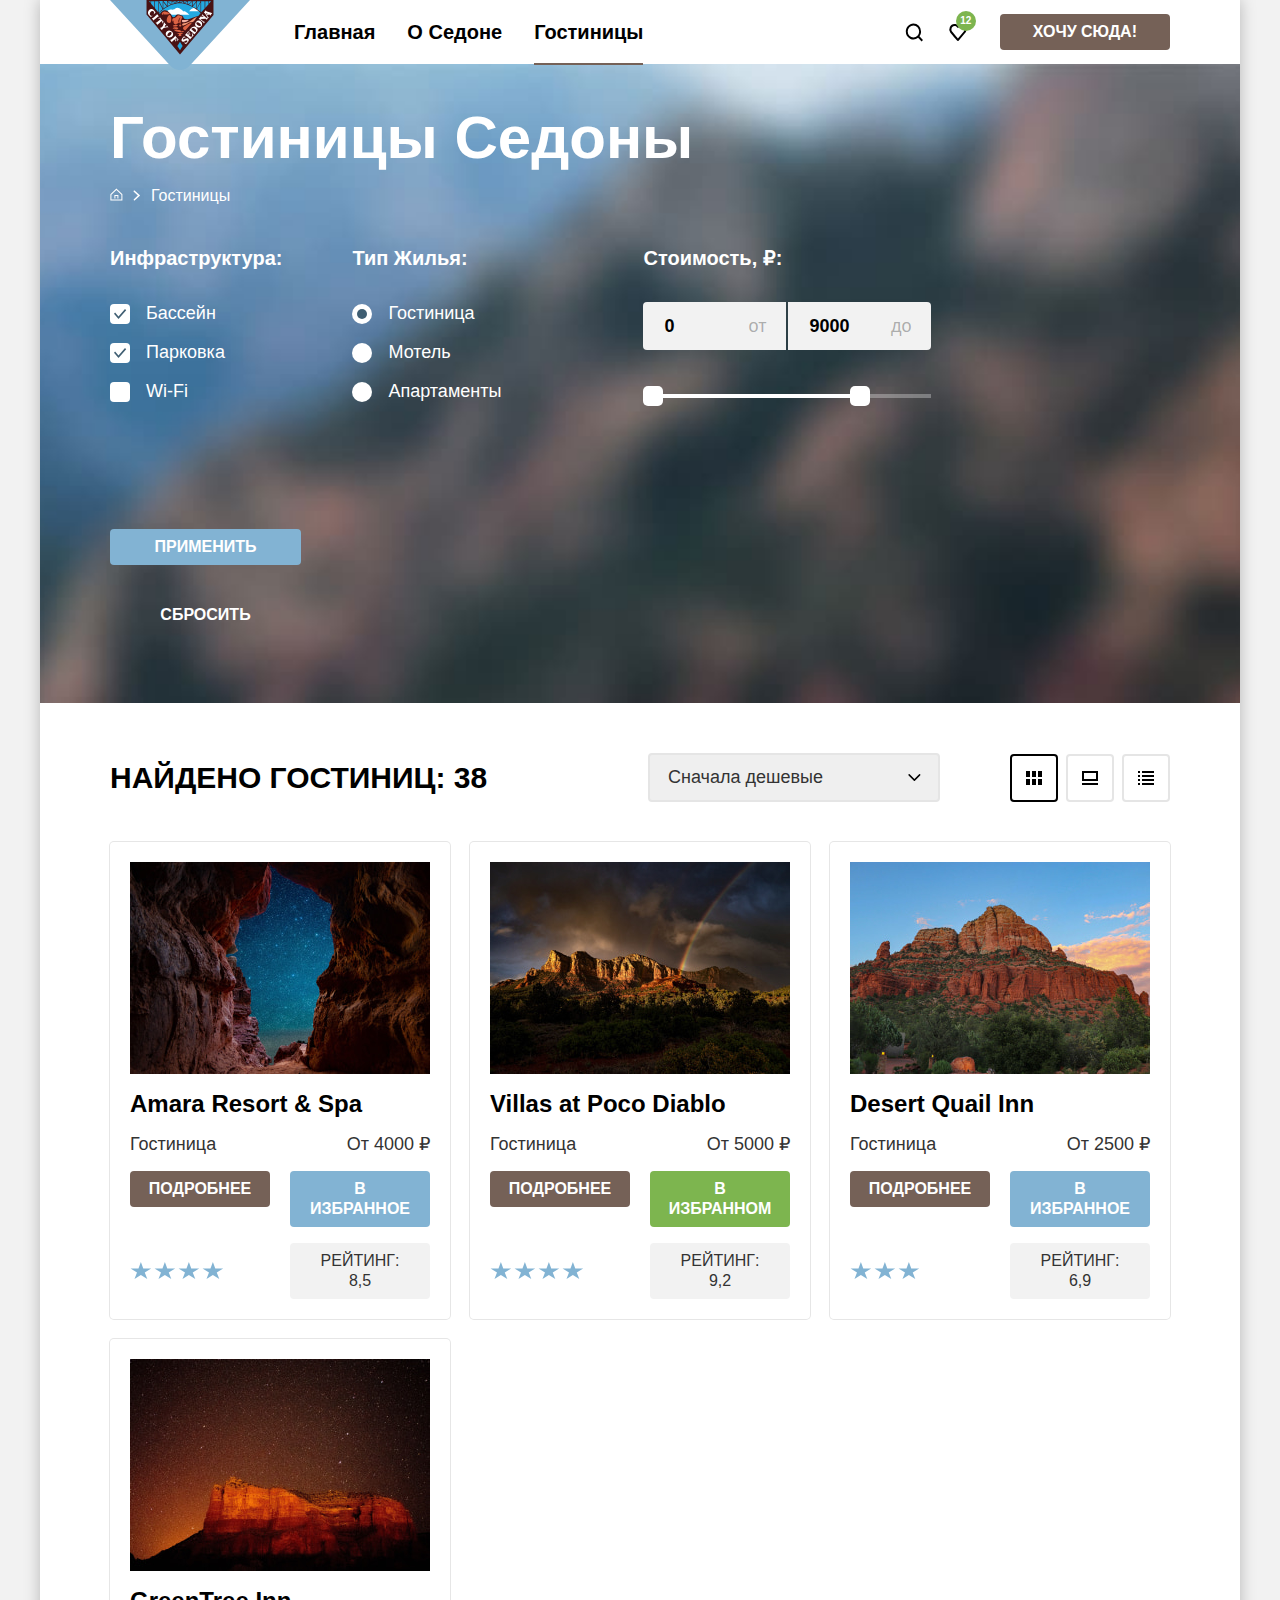
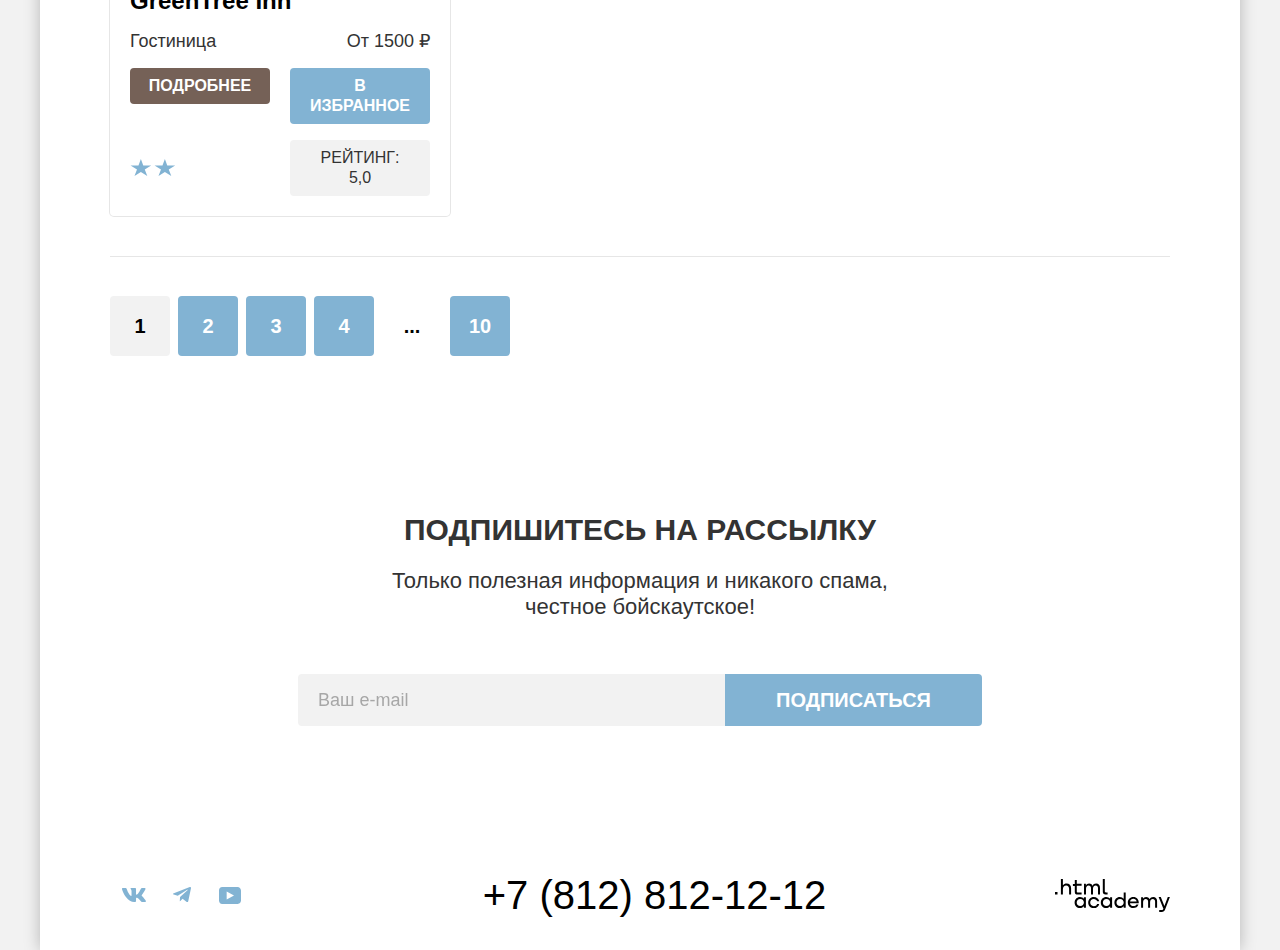
==== commit 277c73cb: "feat: connect favicon to site pages" ====
--- a/catalog.html
+++ b/catalog.html
@@ -3,10 +3,11 @@
   <head>
     <meta charset="utf-8">
     <title>Каталог | Седона. Городок в Аризоне</title>
+    <link rel="icon" href="favicon.ico" sizes="32x32">
     <link rel="stylesheet" href="styles/styles.css">
   </head>
-  <body class="page catalog-page">
-    <div class="page__wrapper">
+  <body>
+    <div class="wrapper">
       <header class="header">
         <nav class="header__navbar navbar">
           <a class="navbar__brand-link" href="index.html">
@@ -49,8 +50,8 @@
       </header>
 
       <main class="content">
-        <div class="page__cover">
-          <h1 class="page__title">Гостиницы Седоны</h1>
+        <div class="cover">
+          <h1 class="page-title">Гостиницы Седоны</h1>
 
           <ul class="breadcrumbs">
             <li class="breadcrumbs__item">
@@ -97,7 +98,7 @@
               <!-- /.filters__fieldset -->
 
               <fieldset class="filters__fieldset filters__fieldset--housing">
-                <legend class="filters__legend">Тип жилья:</legend>
+                <legend class="filters__legend">Тип Жилья:</legend>
 
                 <ul class="filters__option-list">
                   <li class="filters__option-item">
@@ -129,13 +130,22 @@
 
                 <label class="filters__label filters__label--type--range">
                   <span class="filters__label-inner">от</span>
-                  <input class="filters__input" type="number" name="cost-min" placeholder="0" value="0">
+                  <input class="filters__input filters__input--type--range" type="number" name="cost-min" placeholder="0" value="0">
                 </label>
                 <label class="filters__label filters__label--type--range">
                   <span class="filters__label-inner">до</span>
-                  <input class="filters__input" type="number" name="cost-max" placeholder="9000" value="9000">
+                  <input class="filters__input filters__input--type--range" type="number" name="cost-max" placeholder="9000" value="9000">
                 </label>
-                <input class="filters__input" type="range" name="cost" min="0" max="9000">
+                <div class="filters__range-slider">
+                  <div class="filters__range-track" style="left: 0; width: 78.7456%;">
+                    <button class="filters__range-handler filters__range-handler--min" type="button">
+                      <span class="visually-hidden">Изменить минимальную стоимость</span>
+                    </button>
+                    <button class="filters__range-handler filters__range-handler--max" type="button">
+                      <span class="visually-hidden">Изменить максималную стоимость</span>
+                    </button>
+                  </div>
+                </div>
               </fieldset>
               <!-- /.filters__fieldset -->
 
--- a/styles/styles.css
+++ b/styles/styles.css
@@ -16,8 +16,11 @@
 
 :root {
   --color-primary: #000000;
+  --color-primary-15: rgb(0 0 0 / 15%);
   --color-primary-20: rgb(0 0 0 / 20%);
+  --color-primary-25: rgb(0 0 0 / 25%);
   --color-primary-30: rgb(0 0 0 / 30%);
+  --color-primary-40: rgb(0 0 0 / 40%);
   --color-secondary: #333333;
   --color-accent-1: #756157;
   --color-accent-hover-1: #615048;
@@ -26,6 +29,7 @@
 
   --color-background-1: #ffffff;
   --color-background-2: #f2f2f2;
+  --color-overlay: rgb(from var(--color-background-2) r g b / 80%);
 
   --color-surface: #82b3d3;
   --color-surface-12: rgb(130 179 211 / 12%);
@@ -42,7 +46,6 @@
 
   --color-form-control: #3f5e72;
   --color-border: #e6e6e6;
-  --color-shadow: var(--color-primary-20);
   --color-pseudo-element: var(--color-primary-30);
 
   --headline-font-size-1: 60px;
@@ -76,6 +79,9 @@
 
   --input-font-size: 18px;
   --input-line-height: 24px;
+
+  --select-font-size: 18px;
+  --select-line-height: 21px;
 
   --control-label-font-size: 18px;
   --control-label-line-height: 23px;
@@ -132,14 +138,14 @@
   text-decoration: none;
   text-transform: uppercase;
   cursor: pointer;
-  padding: 8px 34px;
+  padding: 7px 32px;
 }
 
 .button--big {
   --button-font-size: 20px;
   --button-line-height: 36px;
 
-  padding: 8px 50px;
+  padding: 7px 50px;
 }
 
 .button--regular {
@@ -189,23 +195,28 @@
   color: var(--color-on-surface-30);
 }
 
-.button:disabled {
+.button--default:disabled {
   color: var(--color-on-surface-30);
+  pointer-events: none;
+}
+
+.button:not(.button--default):disabled {
   background-color: var(--color-disabled);
-}
-
-.page__wrapper {
+  pointer-events: none;
+}
+
+.wrapper {
   display: grid;
   grid-template-rows: min-content 1fr min-content;
   min-height: 100%;
   min-width: var(--page-min-width);
   width: var(--container-outer);
   margin: 0 auto;
-  box-shadow: 0px 0px 15px 0 var(--color-shadow);
+  box-shadow: 0px 0px 15px 0 var(--color-primary-25);
   background-color: var(--color-background-1);
 }
 
-.page__cover {
+.cover {
   padding: 35px var(--page-x-indent) 70px;
   color: var(--color-on-surface);
   background-color: var(--color-surface-20);
@@ -215,7 +226,7 @@
   background-position: center;
 }
 
-.page__title {
+.page-title {
   margin-top: 0;
   margin-bottom: 8px;
   font-size: var(--headline-font-size-1);
@@ -223,6 +234,7 @@
 }
 
 .header {
+  position: relative;
   padding: 0 var(--page-x-indent);
 }
 
@@ -237,7 +249,7 @@
 }
 
 .navbar__brand-link {
-  position: relative;
+  width: 138px;
   height: 64px;
 }
 
@@ -251,6 +263,7 @@
 }
 
 .navbar__brand-logo {
+  display: block;
   width: 140px;
   height: 70px;
 }
@@ -326,30 +339,30 @@
 
 .user-menu__link--favourites,
 .user-menu__link--search {
+  display: flex;
+  justify-content: center;
+  align-items: center;
+}
+
+.user-menu__link--favourites {
+  --icon: url("../images/icons/icon-heart.svg");
   position: relative;
+}
+
+.user-menu__link--search {
+  --icon: url("../images/icons/icon-search.svg");
 }
 
 .user-menu__link--favourites::before,
 .user-menu__link--search::before {
   content: '';
-  position: absolute;
-  top: 50%;
-  left: 50%;
-  transform: translate(-50%, -50%);
-  display: inline-block;
+  display: block;
   width: 20px;
   height: 20px;
   background-repeat: no-repeat;
   background-position: center;
   background-size: 100% 100%;
-}
-
-.user-menu__link--search::before {
-  background-image: url("../images/icons/icon-search.svg");
-}
-
-.user-menu__link--favourites::before {
-  background-image: url("../images/icons/icon-heart.svg");
+  background-image: var(--icon);
 }
 
 .user-menu__badge {
@@ -373,17 +386,22 @@
 
 .user-menu__button {
   margin-left: 20px;
+  min-width: 160px;
 }
 
 .hero {
   padding: 51px 0 82px;
-  text-align: center;
   color: var(--color-on-surface);
   background-color: var(--color-surface-20);
   background-image: url("../images/divider.svg"), url("../images/background-home.jpg");
   background-repeat: no-repeat, no-repeat;
   background-size: 100% auto, cover;
   background-position: bottom center, center;
+}
+
+.hero img {
+  display: block;
+  margin: 0 auto;
 }
 
 .advantages {
@@ -404,7 +422,7 @@
 .advantages__text {
   max-width: var(--container-inner);
   margin: 0 auto;
-  margin-bottom: 69px;
+  margin-bottom: 90px;
 }
 
 .advantages__list {
@@ -486,21 +504,28 @@
   height: 72px;
   margin: 0 auto;
   mask-repeat: no-repeat;
-  mask-size: 75px 72px;
-  mask-position: center;
+  mask-size: 84px 84px;
   background-color: var(--color-accent-2);
+  mask-image: var(--icon);
+  mask-position: var(--icon-position);
 }
 
 .block--icon-housing .block__inner::before {
-  mask-image: url("../images/icons/icon-housing.svg");
+  --icon: url("../images/icons/icon-housing.svg");
+  --icon-position: center -9px;
 }
 
 .block--icon-eating .block__inner::before {
-  mask-image: url("../images/icons/icon-eating.svg");
+  --icon: url("../images/icons/icon-eating.svg");
+  --icon-position: center -10px;
 }
 
 .block--icon-souvenir .block__inner::before {
-  mask-image: url("../images/icons/icon-souvenir.svg");
+  --icon: url("../images/icons/icon-souvenir.svg");
+  --icon-position: center -5px;
+  height: 76px;
+  margin-top: -2px;
+  margin-bottom: -2px;
 }
 
 .block--on-surface .block__title {
@@ -594,7 +619,7 @@
 }
 
 .subscribe {
-  padding: 96px 104px;
+  padding: 96px 0 104px;
   text-align: center;
 }
 
@@ -639,7 +664,7 @@
   font-weight: 400;
   color: var(--color-primary);
   background-color: var(--color-background-2);
-  border: none;
+  border: 0;
   border-radius: 4px 0 0 4px;
   padding: 14px 20px;
 }
@@ -675,8 +700,8 @@
   content: "";
   display: block;
   width: 8px;
-  height: 20px;
-  padding: 5px 0;
+  height: 19px;
+  padding: 1px 0;
   mask-image: url("../images/icons/icon-arrow-right.svg");
   mask-repeat: no-repeat;
   mask-position: center;
@@ -756,14 +781,14 @@
   max-width: 185px;
   margin: 0;
   padding: 0;
-  border: none;
+  border: 0;
 }
 
 .filters__fieldset--cost {
   display: flex;
   flex-wrap: wrap;
   max-width: 288px;
-  margin-left: 70px;
+  margin-left: 71px;
 }
 
 .filters__legend {
@@ -798,7 +823,7 @@
   display: flex;
   align-items: center;
   width: 143px;
-  margin-bottom: 36px;
+  margin-bottom: 44px;
 }
 
 .filters__label--type--range:nth-of-type(1) {
@@ -830,6 +855,7 @@
   width: 20px;
   height: 20px;
   margin: 0;
+  margin-top: 2px;
   border-radius: var(--button-border-radius);
   background-color: var(--color-background-1);
 }
@@ -862,13 +888,14 @@
   display: block;
   width: 100%;
   height: max-content;
-  padding: 12px 50px 12px 20px;
+  padding: 12px 50px 12px 21px;
   font-weight: 700;
+  margin-top: 0;
   font-size: var(--input-font-size);
   line-height: var(--input-line-height);
   color: var(--color-primary);
   background-color: var(--color-background-2);
-  border: none;
+  border: 0;
 }
 
 .filters__label--type--range .filters__input::-webkit-inner-spin-button {
@@ -882,20 +909,67 @@
 
 .filters__label--type--checkbox:active,
 .filters__label--type--radio:active,
-.filters__label--type--checkbox:active .filters__input,
-.filters__label--type--radio:active .filters__input,
+/* .filters__label--type--checkbox:active .filters__input,
+.filters__label--type--radio:active .filters__input, */
 .filters__label--type--checkbox:has(.filters__input:active),
 .filters__label--type--radio:has(.filters__input:active) {
   filter: opacity(30%);
 }
 
+.filters__label--type--checkbox:has(.filters__input:disabled),
+.filters__label--type--radio:has(.filters__input:disabled) {
+  filter: opacity(15%);
+  pointer-events: none;
+}
+
 .filters__label--type--range:hover .filters__input {
   background-color: var(--color-border);
 }
 
-.filters__input[type="range"] {
-  width: 288px;
-  margin: 0;
+.filters__range-slider {
+  position: relative;
+  width: 100%;
+  height: 4px;
+  background-color: var(--color-on-surface-30);
+}
+
+.filters__range-track {
+  position: absolute;
+  left: 0;
+  width: 100%;
+  height: inherit;
+  background-color: var(--color-on-surface);
+}
+
+.filters__range-handler {
+  position: absolute;
+  top: 50%;
+  width: 20px;
+  height: 20px;
+  background-color: var(--color-on-surface);
+  border: 0;
+  border-radius: 5px;
+  cursor: pointer;
+}
+
+.filters__range-handler--min {
+  left: 0;
+  transform: translate(0, -50%);
+}
+
+.filters__range-handler--max {
+  right: 0;
+  transform: translate(0, -50%);
+}
+
+.filters__range-handler:hover,
+.filters__range-handler:focus {
+  box-shadow: 0px 4px 10px 0 var(--color-primary-25);
+}
+
+.filters__range-handler:active {
+  box-shadow: 0px 7px 15px 0 var(--color-primary-40);
+  outline: 3px solid var(--color-accent-2);
 }
 
 .filters__button-group {
@@ -930,15 +1004,16 @@
 
 .catalog__select {
   width: 292px;
-  padding: 12px 60px 12px 20px;
+  padding: 12px 58px 12px 18px;
   margin-left: auto;
   margin-right: 70px;
+  color: var(--color-secondary);
   font-family: inherit;
-  font-size: var(--select-size);
+  font-size: var(--select-font-size);
   line-height: var(--select-line-height);
   background-image: url("../images/icons/icon-arrow-bottom.svg");
   background-repeat: no-repeat;
-  background-position: right 20px top 12px;
+  background-position: right 13px top 12px;
   border: 2px solid var(--color-disabled);
   border-radius: var(--button-border-radius);
   cursor: pointer;
@@ -949,6 +1024,13 @@
   border-color: var(--color-accent-2);
 }
 
+.catalog__select:disabled {
+  color: var(--color-primary);
+  border-color: var(--color-primary);
+  filter: opacity(30%);
+  cursor: default;
+}
+
 .catalog__view-button-group {
   display: flex;
   gap: 8px;
@@ -962,37 +1044,40 @@
   height: 48px;
   border: 2px solid var(--color-disabled);
   border-radius: var(--button-border-radius);
+  cursor: pointer;
 }
 
 .catalog__view-button:hover {
-  border-color: var(--color-accent-2);
+  border-color: var(--color-primary);
 }
 
 .catalog__view-button--active {
   border-color: var(--color-primary);
+  pointer-events: none;
+}
+
+.catalog__view-button--tile {
+  --icon: url("../images/icons/icon-tile.svg");
+}
+
+.catalog__view-button--card {
+  --icon: url("../images/icons/icon-slideshow.svg");
+}
+
+.catalog__view-button--list {
+  --icon: url("../images/icons/icon-list.svg");
 }
 
 .catalog__view-button::before {
   content: "";
   display: block;
-  width: 16px;
-  height: 14px;
+  width: 20px;
+  height: 20px;
   mask-repeat: no-repeat;
   mask-size: contain;
   mask-position: center;
   background-color: var(--color-primary);
-}
-
-.catalog__view-button--tile::before {
-  mask-image: url("../images/icons/icon-tile.svg");
-}
-
-.catalog__view-button--card::before {
-  mask-image: url("../images/icons/icon-slideshow.svg");
-}
-
-.catalog__view-button--list::before {
-  mask-image: url("../images/icons/icon-list.svg");
+  mask-image: var(--icon);
 }
 
 .catalog__product-list {
@@ -1056,7 +1141,7 @@
 
 .card__button {
   align-self: start;
-  padding: 8px 16px;
+  padding: 7px 16px;
   text-align: center;
   overflow-wrap: break-word;
 }
@@ -1067,44 +1152,36 @@
 }
 
 .card__stars::before {
-  --width-per-star: 21px;
-  --stars-number: 1;
+  --star-width: 24px;
+  --star-quantity: 1;
 
   content: "";
   display: block;
-  min-width: var(--width-per-star);
-  width: calc(var(--stars-number) * var(--width-per-star));
-  height: 20px;
-  padding: 10px;
+  min-width: var(--star-width);
+  width: calc(var(--star-quantity) * var(--star-width));
+  height: 37px;
+  padding: 7px 0 10px;
   mask-image: url("../images/icons/icon-star.svg");
   mask-repeat: repeat-x;
-  mask-size: var(--width-per-star) 20px;
-  mask-position: left center;
+  mask-size: var(--star-width) 20px;
+  mask-position: -1px center;
   background-color: var(--color-accent-2);
 }
 
 .card__stars--two::before {
-  --stars-number: 2;
+  --star-quantity: 2;
 }
 
 .card__stars--three::before {
-  --stars-number: 3;
+  --star-quantity: 3;
 }
 
 .card__stars--four::before {
-  --stars-number: 4;
+  --star-quantity: 4;
 }
 
 .card__stars--five::before {
-  --stars-number: 5;
-}
-
-.card__stars--six::before {
-  --stars-number: 6;
-}
-
-.card__stars--seven::before {
-  --stars-number: 7;
+  --star-quantity: 5;
 }
 
 .card__rating {
@@ -1115,16 +1192,19 @@
   padding: 8px 20px;
   border-radius: 4px;
   text-align: center;
+  text-transform: uppercase;
 }
 
 .pagination {
   margin: 0;
   padding: 0;
+  padding-top: 39px;
   list-style-type: none;
   display: flex;
   flex-wrap: wrap;
   gap: 8px;
   color: var(--color-on-surface);
+  border-top: 1px solid var(--color-border);
 }
 
 .pagination__link,
@@ -1164,7 +1244,7 @@
 .pagination__dots {
   color: var(--color-primary);
   background-color: transparent;
-  user-select: none;
+  pointer-events: none;
 }
 
 .footer {
@@ -1178,6 +1258,7 @@
 
 .social-networks {
   max-width: 240px;
+  align-self: center;
 }
 
 .social-networks__list {
@@ -1203,6 +1284,7 @@
   mask-repeat: no-repeat;
   mask-position: center;
   background-color: var(--color-accent-2);
+  mask-image: var(--icon);
 }
 
 .social-networks__link:hover::before,
@@ -1215,31 +1297,31 @@
 }
 
 .social-networks__link--vk::before {
+  --icon: url("../images/icons/icon-social-vk.svg");
   width: 24px;
   height: 14px;
-  mask-image: url("../images/icons/icon-social-vk.svg");
 }
 
 .social-networks__link--tg::before {
+  --icon: url("../images/icons/icon-social-tg.svg");
   width: 18px;
   height: 16px;
-  mask-image: url("../images/icons/icon-social-tg.svg");
 }
 
 .social-networks__link--youtube::before {
+  --icon: url("../images/icons/icon-social-youtube.svg");
   width: 22px;
   height: 17px;
-  mask-image: url("../images/icons/icon-social-youtube.svg");
 }
 
 .contacts {
   max-width: var(--container-inner);
-  min-height: 50px;
   text-align: center;
 }
 
 .contacts__phone {
   display: block;
+  padding: 5px 0;
   color: inherit;
   font-size: var(--text-phone-font-size);
   line-height: var(--text-phone-line-height);
@@ -1257,7 +1339,8 @@
 }
 
 .developer {
-  display: block;
+  display: flex;
+  align-self: center;
   width: 115px;
   height: 33px;
 }
@@ -1268,8 +1351,8 @@
   width: 100%;
   height: 100%;
   mask-image: url("../images/brand-htmlacademy.svg");
-  mask-size: contain;
   mask-repeat: no-repeat;
+  mask-position: center;
   background-color: var(--color-primary);
 }
 
@@ -1281,3 +1364,302 @@
 .developer:active::before {
   filter: opacity(30%);
 }
+
+.modal-overlay {
+  position: fixed;
+  inset: 0;
+  width: 100%;
+  height: 100%;
+  display: flex;
+  justify-content: center;
+  align-items: center;
+  background-color: var(--color-overlay);
+  box-shadow: 0px 25px 50px 0px var(--color-primary-15);
+  opacity: 1;
+  transform: scaleY(1);
+  transform-origin: top;
+  overflow-y: auto;
+  transition: opacity 0.6s ease-in-out, transform 0.6s ease-in-out;
+}
+
+.modal-overlay::-webkit-scrollbar {
+  width: 0;
+}
+
+.modal-overlay--closed {
+  opacity: 0;
+  transform: scaleY(0);
+  transition: opacity 0.3s ease-in-out 0.3s, transform 0.3s ease-in-out 0.3s;
+  pointer-events: none;
+}
+
+.modal {
+  display: grid;
+  grid-template-columns: 1fr 1fr;
+  min-width: 717px;
+  padding: 64px 70px;
+  background-color: var(--color-background-1);
+  border: 0;
+  border-radius: 30px;
+  opacity: 1;
+  transition: opacity 0.6s ease-in-out 0.6s;
+}
+
+.modal-overlay--closed .modal {
+  opacity: 0;
+  transition: opacity 0.3s ease-in-out;
+}
+
+.modal__inner {
+  grid-column: 1 / -1;
+  grid-row: 1 / 2;
+}
+
+.modal__close-button {
+  grid-column: -2 / -1;
+  grid-row: 1 / 2;
+  align-self: start;
+  justify-self: end;
+  display: flex;
+  justify-content: center;
+  align-items: center;
+  width: 52px;
+  height: 52px;
+  margin-right: -18px;
+  padding: 0;
+  border: 0;
+  border-radius: 50%;
+  cursor: pointer;
+}
+
+.modal__close-button::before {
+  content: "";
+  display: block;
+  width: 20px;
+  height: 20px;
+  background-image: url("../images/icons/icon-cross.svg");
+  background-repeat: no-repeat;
+  background-position: center;
+}
+
+.modal__close-button:hover,
+.modal__close-button:focus-visible {
+  background-color: var(--color-border);
+}
+
+.modal__close-button:active::before {
+  filter: opacity(30%);
+}
+
+.modal__title {
+  margin: 0;
+  margin-bottom: 64px;
+  font-size: var(--headline-font-size-2);
+  line-height: var(--headline-line-height-2);
+  text-transform: uppercase;
+}
+
+.modal__form {
+  max-width: 577px;
+}
+
+.booking-form {
+  display: grid;
+  grid-template-columns: minmax(247px, 1fr) minmax(242px, 1fr);
+  gap: 23px 88px;
+  font-family: inherit;
+  font-size: inherit;
+  font-size: var(--headline-font-size-4);
+  line-height: var(--headline-line-height-4);
+  font-weight: 700;
+}
+
+.booking-form__date {
+  grid-column: 1 / -1;
+  display: grid;
+  grid-template-columns: 127px 440px;
+  gap: 4px 10px;
+}
+
+.booking-form__date-label {
+  grid-column: 1 / 2;
+  grid-row: 1 / -1;
+  align-self: center;
+  text-transform: capitalize;
+}
+
+.booking-form__date-input {
+  grid-column: 2 / -1;
+  padding: 12px 50px 12px 20px;
+  font: inherit;
+  font-size: 18px;
+  border: 0;
+  background-color: var(--color-background-2);
+  border-radius: var(--button-border-radius);
+}
+
+.booking-form__date-input:hover,
+.booking-form__date-input:focus {
+  background-color: var(--color-border);
+}
+
+.booking-form__message {
+  grid-column: 2 / -1;
+  margin: 0;
+  padding: 0 20px;
+  font-weight: 400;
+  font-size: var(--text-small-font-size);
+  line-height: var(--text-small-line-height);
+}
+
+.booking-form__message--error {
+  color: var(--color-error);
+}
+
+.booking-form__visitors {
+  display: flex;
+  justify-content: space-between;
+  align-items: center;
+  min-height: 48px;
+}
+
+.booking-form__visitors-inner {
+  display: flex;
+  gap: 10px;
+  margin: 0;
+}
+
+.booking-form__visitors-count {
+  display: grid;
+  grid-template-columns: 40px 31px 40px;
+  margin: 0;
+  background-color: var(--color-background-2);
+  border-radius: var(--button-border-radius);
+}
+
+.booking-form__visitors-label {
+}
+
+.booking-form__visitors-button {
+  justify-self: center;
+  align-items: center;
+  display: flex;
+  justify-content: center;
+  align-self: center;
+  width: 20px;
+  height: 20px;
+  padding: 0;
+  background: none;
+  border: 0;
+}
+
+.booking-form__visitors-button::before {
+  content: "";
+  display: block;
+  width: 20px;
+  height: 20px;
+  mask-image: var(--icon);
+  mask-repeat: no-repeat;
+  mask-position: center;
+  background-color: rgb(from var(--color-accent-1) r g b / 30%);
+  cursor: pointer;
+}
+
+.booking-form__visitors-button--remove {
+  --icon: url("../images/icons/icon-minus.svg");
+}
+
+.booking-form__visitors-button--add {
+  --icon: url("../images/icons/icon-plus.svg");
+}
+
+.booking-form__visitors-button:hover::before,
+.booking-form__visitors-button:focus-visible::before {
+  background-color: var(--color-primary);
+}
+
+.booking-form__visitors-button:active::before {
+  background-color: var(--color-primary);
+  filter: opacity(20%);
+}
+
+.booking-form__visitors-input {
+  text-align: center;
+  padding: 10px 4px;
+  font: inherit;
+  background: none;
+  border: 0;
+}
+
+.booking-form__visitors-input::-webkit-inner-spin-button {
+  appearance: none;
+}
+
+.booking-form__visitors-input:hover,
+.booking-form__visitors-input:focus {
+  background-color: var(--color-border);
+}
+
+.booking-form__visitors-tooltip {
+}
+
+.booking-form__submit {
+  grid-column: 1 / -1;
+  margin-top: 25px;
+}
+
+.tooltip {
+  position: relative;
+  display: flex;
+  justify-content: center;
+  align-items: center;
+  width: 26px;
+  height: 26px;
+  background-color: var(--color-accent-2);
+  border: 0;
+  border-radius: 50%;
+}
+
+.tooltip::before {
+  content: "";
+  display: block;
+  width: 20px;
+  height: 20px;
+  padding: 0;
+  mask-image: url("../images/icons/icon-info.svg");
+  mask-repeat: no-repeat;
+  mask-position: center;
+  mask-size: 100%;
+  background-color: var(--color-on-surface);
+}
+
+.tooltip__content {
+  position: absolute;
+  top: calc(100% + 15px);
+  left: 50%;
+  display: none;
+  width: 256px;
+  padding: 15px 18px 18px 22px;
+  transform: translateX(-50%);
+  font-size: 16px;
+  color: #fff;
+  background-color: #333;
+  border-radius: 10px;
+  box-shadow: 0px 15px 30px 0px var(--color-primary-30);
+  text-align: left;
+}
+
+.tooltip__content::before {
+  content: "";
+  position: absolute;
+  left: 50%;
+  bottom: 100%;
+  transform: translateX(-50%);
+  border: 10px solid transparent;
+  border-bottom: 10px solid #333;
+}
+
+.tooltip:hover .tooltip__content,
+.tooltip:focus-within .tooltip__content {
+  display: block;
+}
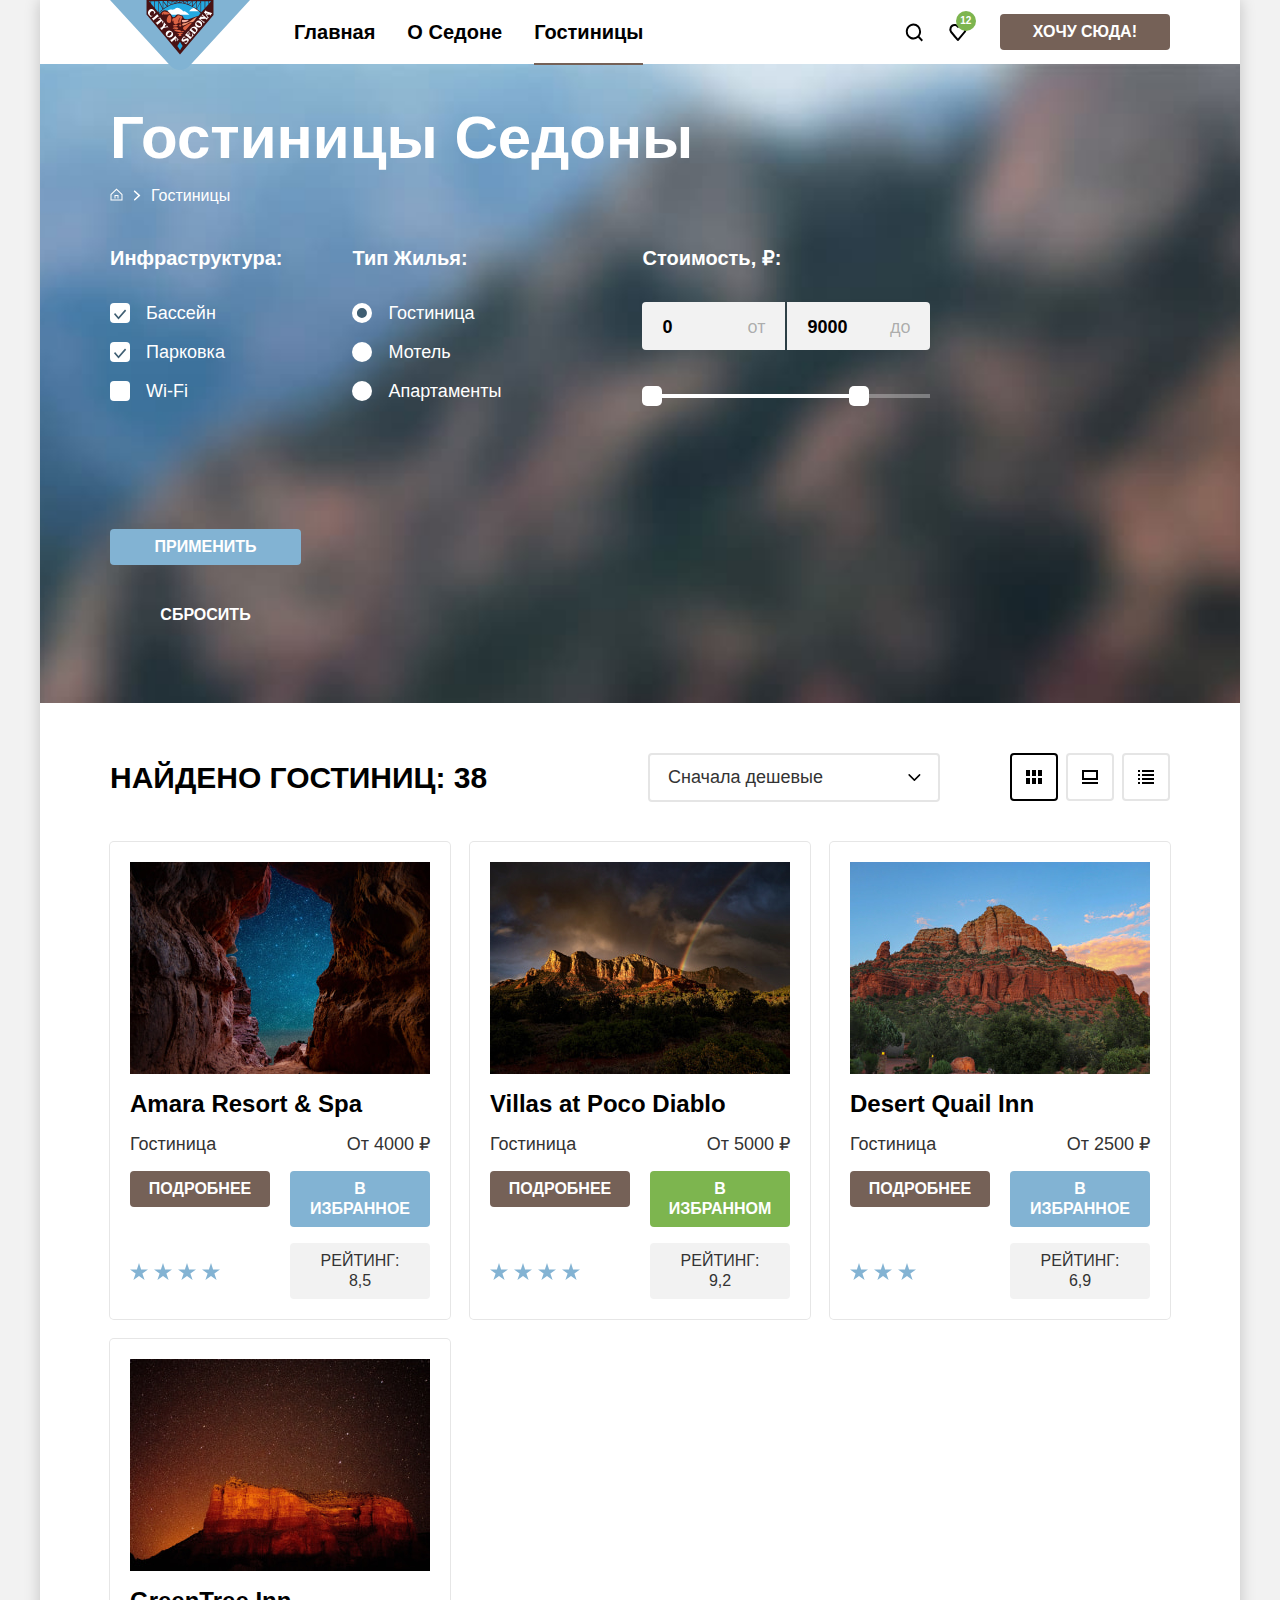
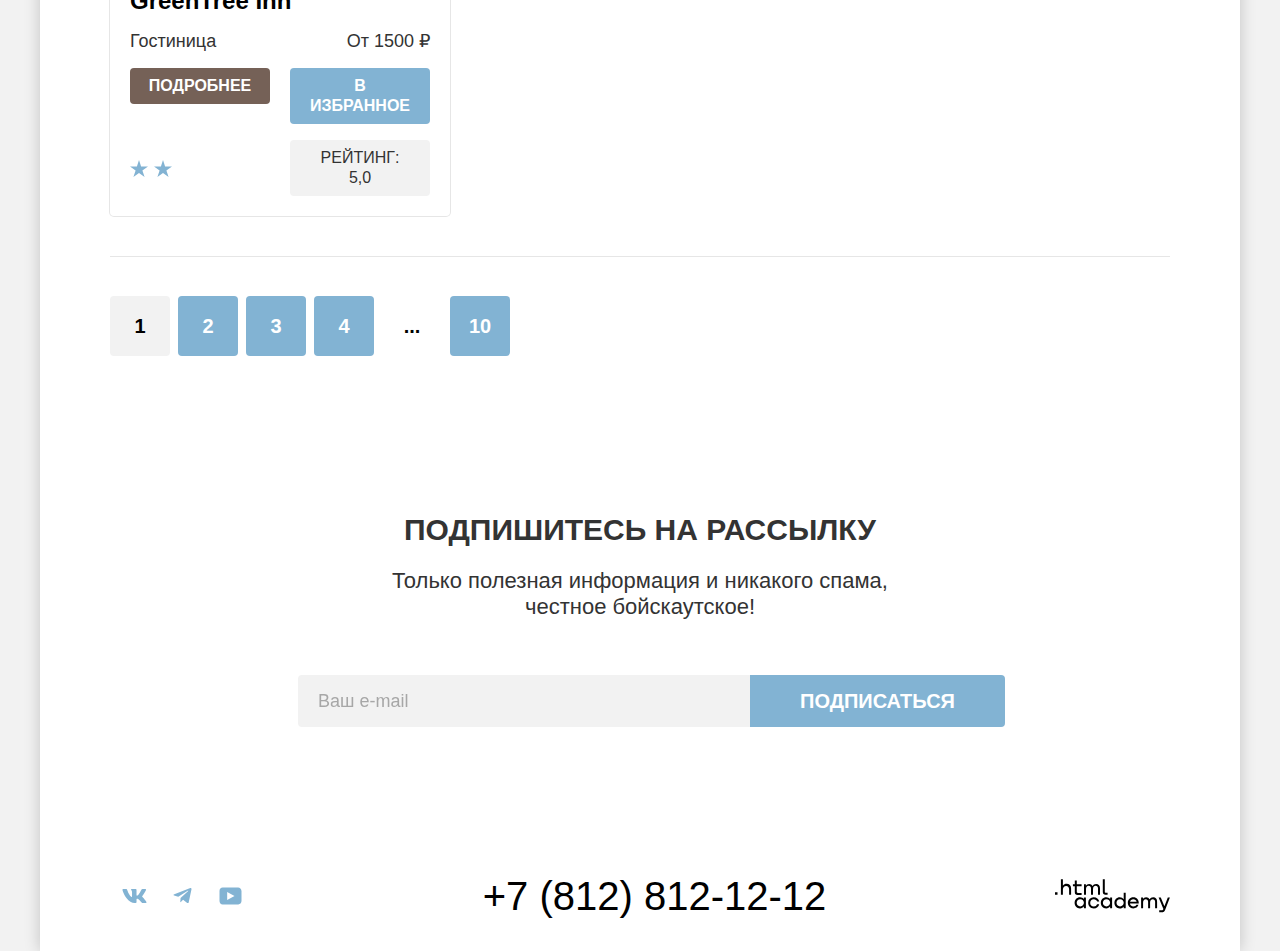
==== commit acea87c7: "fix: replace css masks with svg in html" ====
--- a/catalog.html
+++ b/catalog.html
@@ -74,21 +74,21 @@
 
                 <ul class="filters__option-list">
                   <li class="filters__option-item">
-                    <label class="filters__label filters__label--type--checkbox">
+                    <label class="filters__label filters__label--checkbox">
                       <input class="filters__input" type="checkbox" name="swimming-pool" checked>
                       Бассейн
                     </label>
                   </li>
 
                   <li class="filters__option-item">
-                    <label class="filters__label filters__label--type--checkbox">
+                    <label class="filters__label filters__label--checkbox">
                       <input class="filters__input" type="checkbox" name="parking" checked>
                       Парковка
                     </label>
                   </li>
 
                   <li class="filters__option-item">
-                    <label class="filters__label filters__label--type--checkbox">
+                    <label class="filters__label filters__label--checkbox">
                       <input class="filters__input" type="checkbox" name="wi-fi">
                       Wi-Fi
                     </label>
@@ -102,21 +102,21 @@
 
                 <ul class="filters__option-list">
                   <li class="filters__option-item">
-                    <label class="filters__label filters__label--type--radio">
+                    <label class="filters__label filters__label--radio">
                       <input class="filters__input" type="radio" name="type-of-housing" value="hotel" checked>
                       Гостиница
                     </label>
                   </li>
 
                   <li class="filters__option-item">
-                    <label class="filters__label filters__label--type--radio">
+                    <label class="filters__label filters__label--radio">
                       <input class="filters__input" type="radio" name="type-of-housing" value="motel">
                       Мотель
                     </label>
                   </li>
 
                   <li class="filters__option-item">
-                    <label class="filters__label filters__label--type--radio">
+                    <label class="filters__label filters__label--radio">
                       <input class="filters__input" type="radio" name="type-of-housing" value="apartments">
                       Апартаменты
                     </label>
@@ -128,13 +128,13 @@
               <fieldset class="filters__fieldset filters__fieldset--cost">
                 <legend class="filters__legend">Стоимость, ₽:</legend>
 
-                <label class="filters__label filters__label--type--range">
+                <label class="filters__label filters__label--range">
                   <span class="filters__label-inner">от</span>
-                  <input class="filters__input filters__input--type--range" type="number" name="cost-min" placeholder="0" value="0">
+                  <input class="filters__input filters__input--range" type="number" name="cost-min" placeholder="0" value="0" required>
                 </label>
-                <label class="filters__label filters__label--type--range">
+                <label class="filters__label filters__label--range">
                   <span class="filters__label-inner">до</span>
-                  <input class="filters__input filters__input--type--range" type="number" name="cost-max" placeholder="9000" value="9000">
+                  <input class="filters__input filters__input--range" type="number" name="cost-max" placeholder="9000" value="9000" required>
                 </label>
                 <div class="filters__range-slider">
                   <div class="filters__range-track" style="left: 0; width: 78.7456%;">
@@ -322,18 +322,21 @@
             <li class="social-networks__item">
               <a class="social-networks__link social-networks__link--vk" href="https://vk.com/htmlacademy" target="_blank">
                 <span class="visually-hidden">ВКонтакте</span>
+                <svg xmlns="http://www.w3.org/2000/svg" width="25" height="14" viewBox="0 0 25px 14px" fill="currentColor" aria-hidden="true"><path fill-rule="evenodd" d="M23.95.95c.17-.55 0-.95-.8-.95h-2.62c-.67 0-.98.35-1.14.73 0 0-1.34 3.2-3.23 5.27-.61.6-.89.8-1.22.8-.17 0-.42-.2-.42-.74V.95c0-.66-.19-.95-.74-.95H9.65c-.42 0-.67.3-.67.6 0 .61.95.76 1.05 2.5v3.8c0 .84-.16.99-.5.99-.88 0-3.05-3.21-4.33-6.89-.25-.71-.5-1-1.17-1H1.4C.65 0 .5.35.5.73c0 .68.89 4.07 4.14 8.55C6.81 12.34 9.87 14 12.65 14c1.67 0 1.88-.37 1.88-1v-2.32c0-.73.16-.88.68-.88.4 0 1.06.2 2.62 1.67C19.61 13.22 19.9 14 20.9 14h2.63c.75 0 1.13-.37.91-1.1-.24-.72-1.09-1.77-2.22-3.02-.6-.7-1.53-1.47-1.8-1.86-.4-.49-.28-.7 0-1.14 0 0 3.2-4.43 3.53-5.93Z" clip-rule="evenodd"/></svg>
               </a>
             </li>
 
             <li class="social-networks__item">
               <a class="social-networks__link social-networks__link--tg" href="https://t.me/htmlacademy" target="_blank">
                 <span class="visually-hidden">Телеграм</span>
+                <svg xmlns="http://www.w3.org/2000/svg" width="19" height="16" viewBox="0 0 19px 16px" fill="currentColor" aria-hidden="true"><path d="M17.29.1 1.34 6.25c-1.09.43-1.08 1.04-.2 1.31l4.1 1.28 9.47-5.98c.44-.27.85-.12.52.18L7.55 9.96l-.28 4.22c.41 0 .6-.19.83-.41l1.99-1.93 4.13 3.05c.77.42 1.31.2 1.5-.7l2.72-12.8C18.72.27 18-.23 17.29.09Z"/></svg>
               </a>
             </li>
 
             <li class="social-networks__item">
               <a class="social-networks__link social-networks__link--youtube" href="https://www.youtube.com/user/htmlacademyru" target="_blank">
                 <span class="visually-hidden">YouTube</span>
+                <svg xmlns="http://www.w3.org/2000/svg" width="23" height="18" viewBox="0 0 23px 18px" fill="currentColor" aria-hidden="true"><path d="M19.1.5H3.68C1.81.5.5 2.1.5 3.9V14c0 1.9 1.31 3.5 3.17 3.5h15.66c1.64 0 3.17-1.6 3.17-3.4V3.9C22.28 2.1 20.97.5 19.1.5ZM8.17 13.04V4.96L15.5 9l-7.34 4.04Z"/></svg>
               </a>
             </li>
           </ul>
@@ -348,6 +351,7 @@
 
         <a class="developer" target="_blank" href="https://htmlacademy.ru/intensive/htmlcss">
           <span class="visually-hidden">Разработано в HTMLAcademy</span>
+          <svg width="115" height="34" viewBox="0 0 115 34" fill="currentColor" xmlns="http://www.w3.org/2000/svg" aria-hidden="true"><path d="M0 13.26v2.6h2.5v-2.6H0ZM11.6 4.86c-1.6 0-2.8.7-3.6 1.7h-.1V.36h-2v15.5h2v-5.3c0-2.1 1.3-3.6 3.3-3.6 1.8 0 2.9 1.4 2.9 3.2v5.7h2v-6.1c.1-3-1.8-4.9-4.5-4.9ZM26.6 5.16h-4.8v-3.7h-2v3.8h-1.9v2h1.9v6c0 1.7 1 2.7 2.7 2.7h4.1v-2h-3.7c-.7 0-1.1-.4-1.1-1.1v-5.7h4.8v-2ZM41.1 4.96c-1.6 0-2.9.8-3.5 2.1h-.1c-.6-1.2-1.8-2.1-3.4-2.1-1.4 0-2.5.8-3.1 1.8h-.1v-1.6H29v10.6h2v-5.4c0-2 1-3.5 2.6-3.5 1.5 0 2.4 1 2.4 2.6v6.3h2v-5.6c0-2.4 1.4-3.3 2.6-3.3 1.5 0 2.4 1 2.4 2.6v6.3h2v-6.5c.1-2.5-1.4-4.3-3.9-4.3ZM47.8 13.06c0 1.7 1 2.7 2.8 2.7h2v-2h-1.7c-.7 0-1.1-.4-1.1-1.1V.36h-2v12.7ZM28.9 20.06c-.9-1.1-2.2-1.8-3.9-1.8-3.1 0-5.4 2.3-5.4 5.6s2.3 5.6 5.4 5.6c1.8 0 3-.8 3.8-1.9h.1v1.6h2v-10.6h-2v1.5Zm-3.6 7.4c-2.2 0-3.6-1.6-3.6-3.6s1.4-3.6 3.6-3.6 3.6 1.6 3.6 3.6c0 1.9-1.4 3.6-3.6 3.6ZM44.2 22.36c-.5-2.4-2.6-4.1-5.4-4.1a5.4 5.4 0 0 0-5.6 5.6c0 3.1 2.2 5.6 5.6 5.6 2.8 0 4.9-1.8 5.4-4.2h-2.1a3.4 3.4 0 0 1-3.3 2.3c-2.2 0-3.6-1.6-3.6-3.6s1.4-3.6 3.6-3.6c1.6 0 2.8 1 3.3 2.2h2.1v-.2ZM55.1 20.06c-.9-1.1-2.2-1.8-3.9-1.8-3.1 0-5.4 2.3-5.4 5.6s2.3 5.6 5.4 5.6c1.8 0 3-.8 3.8-1.9h.1v1.6h2v-10.6h-2v1.5Zm-3.6 7.4c-2.2 0-3.6-1.6-3.6-3.6s1.4-3.6 3.6-3.6 3.6 1.6 3.6 3.6c0 1.9-1.5 3.6-3.6 3.6ZM68.7 20.16c-.9-1.1-2.2-1.9-3.9-1.9-3.1 0-5.4 2.3-5.4 5.6s2.2 5.6 5.4 5.6c1.7 0 3-.8 3.8-1.8h.1v1.5h2v-15.4h-2v6.4Zm-3.6 7.3c-2.2 0-3.6-1.6-3.6-3.6s1.4-3.6 3.6-3.6 3.6 1.6 3.6 3.6c-.1 2-1.5 3.6-3.6 3.6ZM78.3 18.26c-3.3 0-5.5 2.5-5.5 5.6 0 3 2.1 5.6 5.5 5.6 2.5 0 4.5-1.3 5.2-3.6h-2.1c-.5 1-1.6 1.6-3 1.6-1.9 0-3.3-1.3-3.4-2.9h8.8c.2-3.6-2-6.3-5.5-6.3Zm0 1.9c1.7 0 3 1 3.3 2.6h-6.5c.3-1.5 1.5-2.6 3.2-2.6ZM98.2 18.26c-1.6 0-2.9.8-3.6 2h-.1c-.6-1.2-1.8-2-3.4-2-1.4 0-2.5.7-3.1 1.8v-1.5h-1.9v10.6h2v-5.4c0-2 1-3.4 2.6-3.5 1.5 0 2.4 1 2.4 2.6v6.3h2v-5.6c0-2.4 1.4-3.3 2.6-3.3 1.5 0 2.4 1 2.4 2.6v6.3h2v-6.5c.1-2.6-1.4-4.4-3.9-4.4ZM109.4 27.36l-3.6-8.9h-2.2l4.8 11.6c-.3.9-.7 1.2-1.7 1.2h-2.5v2h2.5c1.8 0 2.8-.8 3.5-2.6l4.7-12.2h-2.1l-3.4 8.9Z"/></svg>
         </a>
       </footer>
     </div>
--- a/styles/styles.css
+++ b/styles/styles.css
@@ -1,5 +1,5 @@
 @font-face {
-  font-family: "PT Serif";
+  font-family: "PT Sans";
   src: url("../fonts/ptsans-400.woff2") format("woff2");
   font-weight: 400;
   font-style: normal;
@@ -7,7 +7,7 @@
 }
 
 @font-face {
-  font-family: "PT Serif";
+  font-family: "PT Sans";
   src: url("../fonts/ptsans-700.woff2") format("woff2");
   font-weight: 700;
   font-style: normal;
@@ -15,88 +15,72 @@
 }
 
 :root {
+  /* Color Palette */
   --color-primary: #000000;
-  --color-primary-15: rgb(0 0 0 / 15%);
-  --color-primary-20: rgb(0 0 0 / 20%);
-  --color-primary-25: rgb(0 0 0 / 25%);
-  --color-primary-30: rgb(0 0 0 / 30%);
-  --color-primary-40: rgb(0 0 0 / 40%);
   --color-secondary: #333333;
   --color-accent-1: #756157;
   --color-accent-hover-1: #615048;
   --color-accent-2: #82b3d3;
   --color-accent-hover-2: #68a2ca;
-
-  --color-background-1: #ffffff;
-  --color-background-2: #f2f2f2;
-  --color-overlay: rgb(from var(--color-background-2) r g b / 80%);
-
-  --color-surface: #82b3d3;
-  --color-surface-12: rgb(130 179 211 / 12%);
-  --color-surface-20: rgb(130 179 211 / 20%);
-
-  --color-on-surface: #ffffff;
-  --color-on-surface-30: rgb(255 255 255 / 30%);
-  --color-on-surface-60: rgb(255 255 255 / 60%);
-
   --color-success: #7db54f;
   --color-success-hover: #6c9e42;
   --color-error: #ff5757;
   --color-disabled: #e5e5e5;
-
   --color-form-control: #3f5e72;
   --color-border: #e6e6e6;
-  --color-pseudo-element: var(--color-primary-30);
-
+  --color-background-1: #ffffff;
+  --color-background-2: #f2f2f2;
+  --color-surface: #82b3d3;
+  --color-on-surface: #ffffff;
+  --color-surface-12: rgb(130 179 211 / 12%);
+  --color-surface-20: rgb(130 179 211 / 20%);
+  --color-on-surface-30: rgb(255 255 255 / 30%);
+  --color-on-surface-60: rgb(255 255 255 / 60%);
+  --color-overlay: rgb(242 242 242 / 80%);
+  --color-shadow-15: rgb(0 0 0 / 15%);
+  --color-shadow-20: rgb(0 0 0 / 20%);
+  --color-shadow-25: rgb(0 0 0 / 25%);
+  --color-shadow-30: rgb(0 0 0 / 30%);
+  --color-shadow-40: rgb(0 0 0 / 40%);
+  --color-pseudo-element: rgb(0 0 0 / 30%);
+
+  /* Typography */
   --headline-font-size-1: 60px;
   --headline-line-height-1: 78px;
-
   --headline-font-size-2: 30px;
   --headline-line-height-2: 36px;
-
   --headline-font-size-3: 24px;
   --headline-line-height-3: 28px;
-
   --headline-font-size-4: 20px;
   --headline-line-height-4: 24px;
-
   --text-basic-font-size: 22px;
   --text-basic-line-height: 26px;
-
   --text-block-font-size: 18px;
   --text-block-line-height: 21px;
-
   --text-phone-font-size: 40px;
   --text-phone-line-height: 40px;
-
   --text-small-font-size: 16px;
   --text-small-line-height: 21px;
-
   --button-font-size: 16px;
   --button-line-height: 20px;
   --button-border-radius: 4px;
   --button-weight: 700;
-
   --input-font-size: 18px;
   --input-line-height: 24px;
-
   --select-font-size: 18px;
   --select-line-height: 21px;
-
   --control-label-font-size: 18px;
   --control-label-line-height: 23px;
 
+  /* Indents and Spacings */
   --container-outer: 1200px;
   --container-inner: 684px;
-
   --page-min-width: 1200px;
   --page-x-indent: 70px;
-
   --block-x-indent: 85px;
   --block-y-indent: 81px;
   --block-width: 400px;
   --block-container: 230px;
-
   --menu-link-x-indent: 16px;
 }
 
@@ -112,7 +96,7 @@
 
 body {
   margin: 0;
-  font-family: "PT Serif", sans-serif;
+  font-family: "PT Sans", sans-serif;
   font-size: var(--text-basic-font-size);
   line-height: var(--text-basic-line-height);
   color: var(--color-secondary);
@@ -135,6 +119,7 @@
   background-color: transparent;
   border: 1px solid transparent;
   border-radius: var(--button-border-radius);
+  text-align: center;
   text-decoration: none;
   text-transform: uppercase;
   cursor: pointer;
@@ -145,7 +130,7 @@
   --button-font-size: 20px;
   --button-line-height: 36px;
 
-  padding: 7px 50px;
+  padding: 7px 49px;
 }
 
 .button--regular {
@@ -212,14 +197,14 @@
   min-width: var(--page-min-width);
   width: var(--container-outer);
   margin: 0 auto;
-  box-shadow: 0px 0px 15px 0 var(--color-primary-25);
+  box-shadow: 0 0 15px 0 var(--color-shadow-20);
   background-color: var(--color-background-1);
 }
 
 .cover {
   padding: 35px var(--page-x-indent) 70px;
   color: var(--color-on-surface);
-  background-color: var(--color-surface-20);
+  background-color: #afd6ef;
   background-image: url("../images/background-catalog.jpg");
   background-repeat: no-repeat;
   background-size: cover;
@@ -227,7 +212,7 @@
 }
 
 .page-title {
-  margin-top: 0;
+  margin: 0;
   margin-bottom: 8px;
   font-size: var(--headline-font-size-1);
   line-height: var(--headline-line-height-1);
@@ -280,6 +265,7 @@
   align-items: center;
   flex-wrap: wrap;
   list-style-type: none;
+  text-transform: capitalize;
 }
 
 .menu {
@@ -309,7 +295,7 @@
 }
 
 .menu__link--active::after {
-  content: '';
+  content: "";
   position: absolute;
   bottom: -1px;
   display: block;
@@ -355,7 +341,7 @@
 
 .user-menu__link--favourites::before,
 .user-menu__link--search::before {
-  content: '';
+  content: "";
   display: block;
   width: 20px;
   height: 20px;
@@ -372,9 +358,11 @@
 }
 
 .hotels-quantity {
-  width: 20px;
+  min-width: 20px;
+  max-width: 40px;
   height: 20px;
-  border-radius: 50%;
+  padding: 0 3px;
+  border-radius: 100vw;
   color: var(--color-on-surface);
   background-color: var(--color-success);
   display: flex;
@@ -382,17 +370,21 @@
   align-items: center;
   font-size: 10px;
   line-height: 10px;
+  white-space: nowrap;
+  overflow: hidden;
 }
 
 .user-menu__button {
   margin-left: 20px;
   min-width: 160px;
+  overflow-wrap: anywhere;
 }
 
 .hero {
+  min-height: 485px;
   padding: 51px 0 82px;
   color: var(--color-on-surface);
-  background-color: var(--color-surface-20);
+  background-color: #afd6ef;
   background-image: url("../images/divider.svg"), url("../images/background-home.jpg");
   background-repeat: no-repeat, no-repeat;
   background-size: 100% auto, cover;
@@ -405,13 +397,17 @@
 }
 
 .advantages {
-  padding-top: 69px;
   text-align: center;
 }
 
-.advantages__title {
+.advantages__inner {
   max-width: var(--container-inner);
   margin: 0 auto;
+  padding: 70px 0 89px;
+}
+
+.advantages__title {
+  margin: 0;
   margin-bottom: 25px;
   font-size: var(--headline-font-size-2);
   line-height: var(--headline-line-height-2);
@@ -420,9 +416,7 @@
 }
 
 .advantages__text {
-  max-width: var(--container-inner);
-  margin: 0 auto;
-  margin-bottom: 90px;
+  margin: 0;
 }
 
 .advantages__list {
@@ -435,7 +429,8 @@
 }
 
 .advantages__item:nth-child(2n + 1) {
-  background-color: var(--color-surface-20);
+  background-color: var(--color-background-1);
+  background-image: linear-gradient(var(--color-surface-20), var(--color-surface-20));
 }
 
 .block {
@@ -462,8 +457,12 @@
   display: flex;
   flex-direction: column;
   gap: 30px;
-  height: -webkit-fill-available;
+  height: 100%;
   padding: var(--block-y-indent) var(--block-x-indent);
+}
+
+.advantages__item:not(.block--wide) .block__inner {
+  --block-y-indent: 112px;
 }
 
 .block__title {
@@ -498,31 +497,31 @@
 }
 
 .block--with-icon .block__inner::before {
-  content: '';
+  content: "";
   display: block;
   width: 75px;
   height: 72px;
   margin: 0 auto;
-  mask-repeat: no-repeat;
-  mask-size: 84px 84px;
-  background-color: var(--color-accent-2);
-  mask-image: var(--icon);
-  mask-position: var(--icon-position);
+  background-image: var(--icon);
+  background-repeat: no-repeat;
+  background-position: center;
+  background-size: var(--icon-size);
 }
 
 .block--icon-housing .block__inner::before {
   --icon: url("../images/icons/icon-housing.svg");
-  --icon-position: center -9px;
+  --icon-size: 75px 72px;
 }
 
 .block--icon-eating .block__inner::before {
   --icon: url("../images/icons/icon-eating.svg");
-  --icon-position: center -10px;
+  --icon-size: 75px 70px;
 }
 
 .block--icon-souvenir .block__inner::before {
   --icon: url("../images/icons/icon-souvenir.svg");
-  --icon-position: center -5px;
+  --icon-size: 65px 76px;
+
   height: 76px;
   margin-top: -2px;
   margin-bottom: -2px;
@@ -548,7 +547,7 @@
   display: block;
   width: 800px;
   height: 385px;
-  object-fit: scale-down;
+  object-fit: cover;
   object-position: left center;
 }
 
@@ -559,13 +558,17 @@
 }
 
 .features {
-  padding-top: 64px;
   text-align: center;
 }
 
-.features__title {
+.features__inner {
   max-width: var(--container-inner);
   margin: 0 auto;
+  padding: 64px 0;
+}
+
+.features__title {
+  margin: 0;
   margin-bottom: 20px;
   text-transform: uppercase;
   font-size: var(--headline-font-size-2);
@@ -574,9 +577,7 @@
 }
 
 .features__text {
-  max-width: var(--container-inner);
-  margin: 0 auto;
-  margin-bottom: 64px;
+  margin: 0;
 }
 
 .features__list {
@@ -615,6 +616,7 @@
 
 .hotel-search__button {
   max-width: var(--container-inner);
+  min-width: 376px;
   margin: 0 auto;
 }
 
@@ -625,7 +627,7 @@
 
 .subscribe--on-surface {
   color: var(--color-on-surface);
-  background-color: var(--color-surface-20);
+  background-color: #afd6ef;
   background-image: url("../images/background-subscribe.jpg");
   background-repeat: no-repeat;
   background-size: cover;
@@ -644,7 +646,7 @@
 .subscribe__text {
   max-width: var(--container-inner);
   margin: 0 auto;
-  margin-bottom: 54px;
+  margin-bottom: 55px;
 }
 
 .subscribe__form {
@@ -655,9 +657,9 @@
 }
 
 .subscribe__input {
+  flex-shrink: 0;
   display: inline-block;
-  max-width: 452px;
-  width: 100%;
+  width: 452px;
   font-family: inherit;
   font-size: var(--input-font-size);
   line-height: var(--input-line-height);
@@ -669,11 +671,17 @@
   padding: 14px 20px;
 }
 
+.subscribe__input:hover,
+.subscribe__input:focus-visible {
+  background-color: var(--color-border);
+}
+
 .subscribe__input::placeholder {
   filter: opacity(60%);
 }
 
 .subscribe__button {
+  flex-grow: 1;
   border-radius: 0 4px 4px 0;
 }
 
@@ -701,11 +709,9 @@
   display: block;
   width: 8px;
   height: 19px;
-  padding: 1px 0;
-  mask-image: url("../images/icons/icon-arrow-right.svg");
-  mask-repeat: no-repeat;
-  mask-position: center;
-  background-color: var(--color-on-surface);
+  background-image: url("../images/icons/icon-arrow-right.svg");
+  background-repeat: no-repeat;
+  background-position: center;
 }
 
 .breadcrumbs__link {
@@ -739,29 +745,26 @@
   display: block;
   width: 13px;
   height: 15px;
-  padding-bottom: 2px;
-  mask-image: url("../images/icons/icon-home.svg");
-  mask-repeat: no-repeat;
-  mask-size: 21px 20px;
-  mask-position: center;
-  background-color: var(--color-on-surface);
+  background-image: url("../images/icons/icon-home.svg");
+  background-repeat: no-repeat;
+  background-size: 13px 15px;
+  background-position: center;
 }
 
 .breadcrumbs__link--home-icon:hover::before,
 .breadcrumbs__link--home-icon:focus-visible::before {
-  background-color: var(--color-on-surface-60);
+  filter: opacity(60%);
 }
 
 .breadcrumbs__link--home-icon:active::before {
-  background-color: var(--color-on-surface-30);
-}
-
-
-.breadcrumbs__link:not(:last-child):hover {
+  filter: opacity(30%);
+}
+
+.breadcrumbs__item:not(:last-child) .breadcrumbs__link:hover {
   color: var(--color-on-surface-60);
 }
 
-.breadcrumbs__link:not(:last-child):active {
+.breadcrumbs__item:not(:last-child) .breadcrumbs__link:active {
   color: var(--color-on-surface-30);
 }
 
@@ -788,7 +791,7 @@
   display: flex;
   flex-wrap: wrap;
   max-width: 288px;
-  margin-left: 71px;
+  margin-left: 70px;
 }
 
 .filters__legend {
@@ -818,7 +821,7 @@
   cursor: pointer;
 }
 
-.filters__label--type--range {
+.filters__label--range {
   position: relative;
   display: flex;
   align-items: center;
@@ -826,38 +829,43 @@
   margin-bottom: 44px;
 }
 
-.filters__label--type--range:nth-of-type(1) {
+.filters__label--range:nth-of-type(1) {
   margin-right: 2px;
 }
 
-.filters__label--type--range:nth-of-type(1) .filters__input {
+.filters__label--range:nth-of-type(1) .filters__input {
   border-radius: var(--button-border-radius) 0 0 var(--button-border-radius);
 }
 
-.filters__label--type--range:nth-of-type(2) .filters__input {
+.filters__label--range:nth-of-type(2) .filters__input {
   border-radius: 0 var(--button-border-radius) var(--button-border-radius) 0;
 }
 
 .filters__label-inner {
   position: absolute;
   right: 0;
+  margin-top: 1px;
   padding: 12px 20px;
-  color: var(--color-primary-30);
+  color: var(--color-shadow-30);
   font-size: var(--input-font-size);
   line-height: var(--input-line-height);
 }
 
 .filters__input {
+  -webkit-appearance: none;
   appearance: none;
   display: flex;
   justify-content: center;
   align-items: center;
+  flex-shrink: 0;
   width: 20px;
   height: 20px;
   margin: 0;
-  margin-top: 2px;
+  margin-top: 1px;
+  font-family: inherit;
   border-radius: var(--button-border-radius);
   background-color: var(--color-background-1);
+  cursor: pointer;
 }
 
 .filters__input[type="radio"] {
@@ -866,29 +874,31 @@
 
 .filters__input:checked::after {
   content: "";
-  background-color: var(--color-form-control);
-  display: block;
-  mask-repeat: no-repeat;
-  mask-position: center;
+  display: block;
+  background-repeat: no-repeat;
+  background-position: center;
 }
 
 .filters__input[type="checkbox"]:checked::after {
   width: 20px;
   height: 20px;
-  mask-image: url("../images/icons/icon-control-checkbox.svg");
+  background-image: url("../images/icons/icon-control-checkbox.svg");
+  background-size: 20px 20px;
+  background-position: center 1px;
 }
 
 .filters__input[type="radio"]:checked::after {
   width: 10px;
   height: 10px;
-  mask-image: url("../images/icons/icon-control-radio.svg");
-}
-
-.filters__label--type--range .filters__input {
+  background-image: url("../images/icons/icon-control-radio.svg");
+  background-size: 11px 11px;
+}
+
+.filters__label--range .filters__input {
   display: block;
   width: 100%;
   height: max-content;
-  padding: 12px 50px 12px 21px;
+  padding: 13px 50px 11px 20px;
   font-weight: 700;
   margin-top: 0;
   font-size: var(--input-font-size);
@@ -896,33 +906,35 @@
   color: var(--color-primary);
   background-color: var(--color-background-2);
   border: 0;
-}
-
-.filters__label--type--range .filters__input::-webkit-inner-spin-button {
+  cursor: text;
+  -webkit-appearance: textfield;
+  appearance: textfield;
+}
+
+.filters__label--range .filters__input::-webkit-inner-spin-button {
+  -webkit-appearance: none;
   appearance: none;
 }
 
-.filters__label--type--checkbox:hover,
-.filters__label--type--radio:hover {
+.filters__label--checkbox:hover,
+.filters__label--radio:hover {
   filter: opacity(60%);
 }
 
-.filters__label--type--checkbox:active,
-.filters__label--type--radio:active,
-/* .filters__label--type--checkbox:active .filters__input,
-.filters__label--type--radio:active .filters__input, */
-.filters__label--type--checkbox:has(.filters__input:active),
-.filters__label--type--radio:has(.filters__input:active) {
+.filters__label--checkbox:active,
+.filters__label--radio:active,
+.filters__label--checkbox:has(.filters__input:active),
+.filters__label--radio:has(.filters__input:active) {
   filter: opacity(30%);
 }
 
-.filters__label--type--checkbox:has(.filters__input:disabled),
-.filters__label--type--radio:has(.filters__input:disabled) {
+.filters__label--checkbox:has(.filters__input:disabled),
+.filters__label--radio:has(.filters__input:disabled) {
   filter: opacity(15%);
   pointer-events: none;
 }
 
-.filters__label--type--range:hover .filters__input {
+.filters__label--range:hover .filters__input {
   background-color: var(--color-border);
 }
 
@@ -964,11 +976,11 @@
 
 .filters__range-handler:hover,
 .filters__range-handler:focus {
-  box-shadow: 0px 4px 10px 0 var(--color-primary-25);
+  box-shadow: 0 4px 10px 0 var(--color-shadow-25);
 }
 
 .filters__range-handler:active {
-  box-shadow: 0px 7px 15px 0 var(--color-primary-40);
+  box-shadow: 0 7px 15px 0 var(--color-shadow-40);
   outline: 3px solid var(--color-accent-2);
 }
 
@@ -1011,12 +1023,14 @@
   font-family: inherit;
   font-size: var(--select-font-size);
   line-height: var(--select-line-height);
+  background-color: var(--color-background-1);
   background-image: url("../images/icons/icon-arrow-bottom.svg");
   background-repeat: no-repeat;
   background-position: right 13px top 12px;
   border: 2px solid var(--color-disabled);
   border-radius: var(--button-border-radius);
   cursor: pointer;
+  -webkit-appearance: none;
   appearance: none;
 }
 
@@ -1034,6 +1048,7 @@
 .catalog__view-button-group {
   display: flex;
   gap: 8px;
+  margin-bottom: 1px;
 }
 
 .catalog__view-button {
@@ -1073,11 +1088,10 @@
   display: block;
   width: 20px;
   height: 20px;
-  mask-repeat: no-repeat;
-  mask-size: contain;
-  mask-position: center;
-  background-color: var(--color-primary);
-  mask-image: var(--icon);
+  background-image: var(--icon);
+  background-repeat: no-repeat;
+  background-position: center;
+  background-size: contain;
 }
 
 .catalog__product-list {
@@ -1116,7 +1130,7 @@
 .card__inner {
   grid-column: 1 / -1;
   display: grid;
-  grid-template-columns: subgrid;
+  grid-template-columns: 1fr 1fr;
   align-content: start;
   gap: 16px 20px;
 }
@@ -1151,37 +1165,40 @@
   margin: 0;
 }
 
+.card__stars--one::before {
+  --star-quantity: 1;
+}
+
+.card__stars--two::before {
+  --star-quantity: 2;
+}
+
+.card__stars--three::before {
+  --star-quantity: 3;
+}
+
+.card__stars--four::before {
+  --star-quantity: 4;
+}
+
+.card__stars--five::before {
+  --star-quantity: 5;
+}
+
 .card__stars::before {
   --star-width: 24px;
-  --star-quantity: 1;
 
   content: "";
   display: block;
   min-width: var(--star-width);
   width: calc(var(--star-quantity) * var(--star-width));
-  height: 37px;
-  padding: 7px 0 10px;
-  mask-image: url("../images/icons/icon-star.svg");
-  mask-repeat: repeat-x;
-  mask-size: var(--star-width) 20px;
-  mask-position: -1px center;
-  background-color: var(--color-accent-2);
-}
-
-.card__stars--two::before {
-  --star-quantity: 2;
-}
-
-.card__stars--three::before {
-  --star-quantity: 3;
-}
-
-.card__stars--four::before {
-  --star-quantity: 4;
-}
-
-.card__stars--five::before {
-  --star-quantity: 5;
+  height: 17px;
+  padding: 10px 0;
+  background-image: url("../images/icons/icon-star.svg");
+  background-repeat: repeat-x;
+  background-position: left center;
+  background-size: var(--star-width) 17px;
+  box-sizing: content-box;
 }
 
 .card__rating {
@@ -1253,6 +1270,7 @@
   display: flex;
   justify-content: space-between;
   align-items: center;
+  column-gap: 30px;
   color: var(--color-primary);
 }
 
@@ -1278,40 +1296,18 @@
   height: 40px;
 }
 
-.social-networks__link::before {
-  content: "";
-  display: block;
-  mask-repeat: no-repeat;
-  mask-position: center;
-  background-color: var(--color-accent-2);
-  mask-image: var(--icon);
-}
-
-.social-networks__link:hover::before,
-.social-networks__link:focus-visible::before {
-  background-color: var(--color-accent-hover-2);
-}
-
-.social-networks__link:active::before {
+.social-networks__link svg {
+  display: block;
+  fill: var(--color-accent-2);
+}
+
+.social-networks__link:hover svg,
+.social-networks__link:focus-visible svg {
+  fill: var(--color-accent-hover-2);
+}
+
+.social-networks__link:active svg {
   filter: opacity(30%);
-}
-
-.social-networks__link--vk::before {
-  --icon: url("../images/icons/icon-social-vk.svg");
-  width: 24px;
-  height: 14px;
-}
-
-.social-networks__link--tg::before {
-  --icon: url("../images/icons/icon-social-tg.svg");
-  width: 18px;
-  height: 16px;
-}
-
-.social-networks__link--youtube::before {
-  --icon: url("../images/icons/icon-social-youtube.svg");
-  width: 22px;
-  height: 17px;
 }
 
 .contacts {
@@ -1342,26 +1338,19 @@
   display: flex;
   align-self: center;
   width: 115px;
-  height: 33px;
-}
-
-.developer::before {
-  content: "";
-  display: block;
-  width: 100%;
-  height: 100%;
-  mask-image: url("../images/brand-htmlacademy.svg");
-  mask-repeat: no-repeat;
-  mask-position: center;
-  background-color: var(--color-primary);
-}
-
-.developer:hover::before,
-.developer:focus-visible::before {
-  background-color: var(--color-accent-1);
-}
-
-.developer:active::before {
+  height: 34px;
+}
+
+.developer svg {
+  fill: var(--color-primary);
+}
+
+.developer:hover svg,
+.developer:focus-visible svg {
+  fill: var(--color-accent-1);
+}
+
+.developer:active svg {
   filter: opacity(30%);
 }
 
@@ -1373,12 +1362,12 @@
   display: flex;
   justify-content: center;
   align-items: center;
+  padding: 20px 0;
   background-color: var(--color-overlay);
-  box-shadow: 0px 25px 50px 0px var(--color-primary-15);
+  transform-origin: top;
+  overflow-y: auto;
   opacity: 1;
   transform: scaleY(1);
-  transform-origin: top;
-  overflow-y: auto;
   transition: opacity 0.6s ease-in-out, transform 0.6s ease-in-out;
 }
 
@@ -1396,11 +1385,13 @@
 .modal {
   display: grid;
   grid-template-columns: 1fr 1fr;
-  min-width: 717px;
+  margin: auto;
   padding: 64px 70px;
+  color: var(--color-primary);
   background-color: var(--color-background-1);
   border: 0;
   border-radius: 30px;
+  box-shadow: 0 25px 50px 0 var(--color-shadow-15);
   opacity: 1;
   transition: opacity 0.6s ease-in-out 0.6s;
 }
@@ -1410,6 +1401,10 @@
   transition: opacity 0.3s ease-in-out;
 }
 
+.modal-search {
+  width: 717px;
+}
+
 .modal__inner {
   grid-column: 1 / -1;
   grid-row: 1 / 2;
@@ -1418,8 +1413,7 @@
 .modal__close-button {
   grid-column: -2 / -1;
   grid-row: 1 / 2;
-  align-self: start;
-  justify-self: end;
+  place-self: start end;
   display: flex;
   justify-content: center;
   align-items: center;
@@ -1454,21 +1448,16 @@
 .modal__title {
   margin: 0;
   margin-bottom: 64px;
+  padding-right: 40px;
   font-size: var(--headline-font-size-2);
   line-height: var(--headline-line-height-2);
   text-transform: uppercase;
-}
-
-.modal__form {
-  max-width: 577px;
 }
 
 .booking-form {
   display: grid;
   grid-template-columns: minmax(247px, 1fr) minmax(242px, 1fr);
   gap: 23px 88px;
-  font-family: inherit;
-  font-size: inherit;
   font-size: var(--headline-font-size-4);
   line-height: var(--headline-line-height-4);
   font-weight: 700;
@@ -1495,6 +1484,9 @@
   font-size: 18px;
   border: 0;
   background-color: var(--color-background-2);
+  background-image: url("../images/icons/icon-date.svg");
+  background-repeat: no-repeat;
+  background-position: right 20px center;
   border-radius: var(--button-border-radius);
 }
 
@@ -1521,10 +1513,12 @@
   justify-content: space-between;
   align-items: center;
   min-height: 48px;
+  margin-bottom: 25px;
 }
 
 .booking-form__visitors-inner {
   display: flex;
+  flex-wrap: wrap;
   gap: 10px;
   margin: 0;
 }
@@ -1537,100 +1531,112 @@
   border-radius: var(--button-border-radius);
 }
 
-.booking-form__visitors-label {
-}
-
 .booking-form__visitors-button {
-  justify-self: center;
+  place-self: center center;
   align-items: center;
   display: flex;
   justify-content: center;
-  align-self: center;
+  width: 20px;
+  height: 20px;
+  padding: 14px 10px; /* обнулить, если надо, чтобы активная область была маленькая как на макете */
+  background: none;
+  border: 0;
+  cursor: pointer;
+  box-sizing: content-box;
+  z-index: 1;
+}
+
+.booking-form__visitors-button::before,
+.booking-form__visitors-button::after {
+  content: "";
+  position: absolute;
+  display: block;
+  width: 14px;
+  height: 2px;
+  background-color: var(--color-accent-1);
+  transform-origin: center;
+  filter: opacity(30%);
+}
+
+.booking-form__visitors-button--add::after {
+  transform: rotate(90deg);
+}
+
+.booking-form__visitors-button:hover::before,
+.booking-form__visitors-button:hover::after,
+.booking-form__visitors-button:focus-visible::before,
+.booking-form__visitors-button:focus-visible::after {
+  background-color: var(--color-primary);
+  filter: opacity(100%);
+}
+
+.booking-form__visitors-button:active::before,
+.booking-form__visitors-button:active::after {
+  background-color: var(--color-primary);
+  filter: opacity(20%);
+}
+
+.booking-form__visitors-input {
+  --input-line-height: 20px;
+  text-align: center;
+  padding: 14px 4px;
+  font: inherit;
+  font-size: var(--input-font-size);
+  line-height: var(--input-line-height);
+  background: none;
+  border: 0;
+  -webkit-appearance: textfield;
+  appearance: textfield;
+}
+
+.booking-form__visitors-input::-webkit-inner-spin-button {
+  -webkit-appearance: none;
+  appearance: none;
+}
+
+.booking-form__visitors-input:hover,
+.booking-form__visitors-input:focus-visible {
+  background-color: var(--color-border);
+}
+
+.booking-form__submit {
+  --button-line-height: 24px;
+  grid-column: 1 / -1;
+  padding: 17px 49px;
+  border-radius: 10px;
+}
+
+.tooltip {
+  position: relative;
+  width: 26px;
+  height: 26px;
+  flex-shrink: 0;
+}
+
+.tooltip__toggle {
+  --icon: url("../images/icons/icon-info.svg");
+
+  display: flex;
+  justify-content: center;
+  align-items: center;
+  width: 100%;
+  height: 100%;
+  padding: 0;
+  background-color: var(--color-accent-2);
+  border: 0;
+  border-radius: 50%;
+}
+
+.tooltip__toggle::before {
+  content: "";
+  display: block;
   width: 20px;
   height: 20px;
   padding: 0;
-  background: none;
-  border: 0;
-}
-
-.booking-form__visitors-button::before {
-  content: "";
-  display: block;
-  width: 20px;
-  height: 20px;
-  mask-image: var(--icon);
-  mask-repeat: no-repeat;
-  mask-position: center;
-  background-color: rgb(from var(--color-accent-1) r g b / 30%);
-  cursor: pointer;
-}
-
-.booking-form__visitors-button--remove {
-  --icon: url("../images/icons/icon-minus.svg");
-}
-
-.booking-form__visitors-button--add {
-  --icon: url("../images/icons/icon-plus.svg");
-}
-
-.booking-form__visitors-button:hover::before,
-.booking-form__visitors-button:focus-visible::before {
-  background-color: var(--color-primary);
-}
-
-.booking-form__visitors-button:active::before {
-  background-color: var(--color-primary);
-  filter: opacity(20%);
-}
-
-.booking-form__visitors-input {
-  text-align: center;
-  padding: 10px 4px;
-  font: inherit;
-  background: none;
-  border: 0;
-}
-
-.booking-form__visitors-input::-webkit-inner-spin-button {
-  appearance: none;
-}
-
-.booking-form__visitors-input:hover,
-.booking-form__visitors-input:focus {
-  background-color: var(--color-border);
-}
-
-.booking-form__visitors-tooltip {
-}
-
-.booking-form__submit {
-  grid-column: 1 / -1;
-  margin-top: 25px;
-}
-
-.tooltip {
-  position: relative;
-  display: flex;
-  justify-content: center;
-  align-items: center;
-  width: 26px;
-  height: 26px;
-  background-color: var(--color-accent-2);
-  border: 0;
-  border-radius: 50%;
-}
-
-.tooltip::before {
-  content: "";
-  display: block;
-  width: 20px;
-  height: 20px;
-  padding: 0;
-  mask-image: url("../images/icons/icon-info.svg");
-  mask-repeat: no-repeat;
-  mask-position: center;
-  mask-size: 100%;
-  background-color: var(--color-on-surface);
+  background-image: var(--icon);
+  background-repeat: no-repeat;
+  background-position: center;
+  background-size: 100%;
 }
 
 .tooltip__content {
@@ -1639,13 +1645,15 @@
   left: 50%;
   display: none;
   width: 256px;
-  padding: 15px 18px 18px 22px;
+  padding: 20px 18px 23px 22px;
   transform: translateX(-50%);
   font-size: 16px;
-  color: #fff;
-  background-color: #333;
+  line-height: 20px;
+  font-weight: 400;
+  color: var(--color-on-surface);
+  background-color: var(--color-secondary);
   border-radius: 10px;
-  box-shadow: 0px 15px 30px 0px var(--color-primary-30);
+  box-shadow: 0 15px 30px 0 var(--color-shadow-30);
   text-align: left;
 }
 
@@ -1656,7 +1664,7 @@
   bottom: 100%;
   transform: translateX(-50%);
   border: 10px solid transparent;
-  border-bottom: 10px solid #333;
+  border-bottom: 10px solid var(--color-secondary);
 }
 
 .tooltip:hover .tooltip__content,
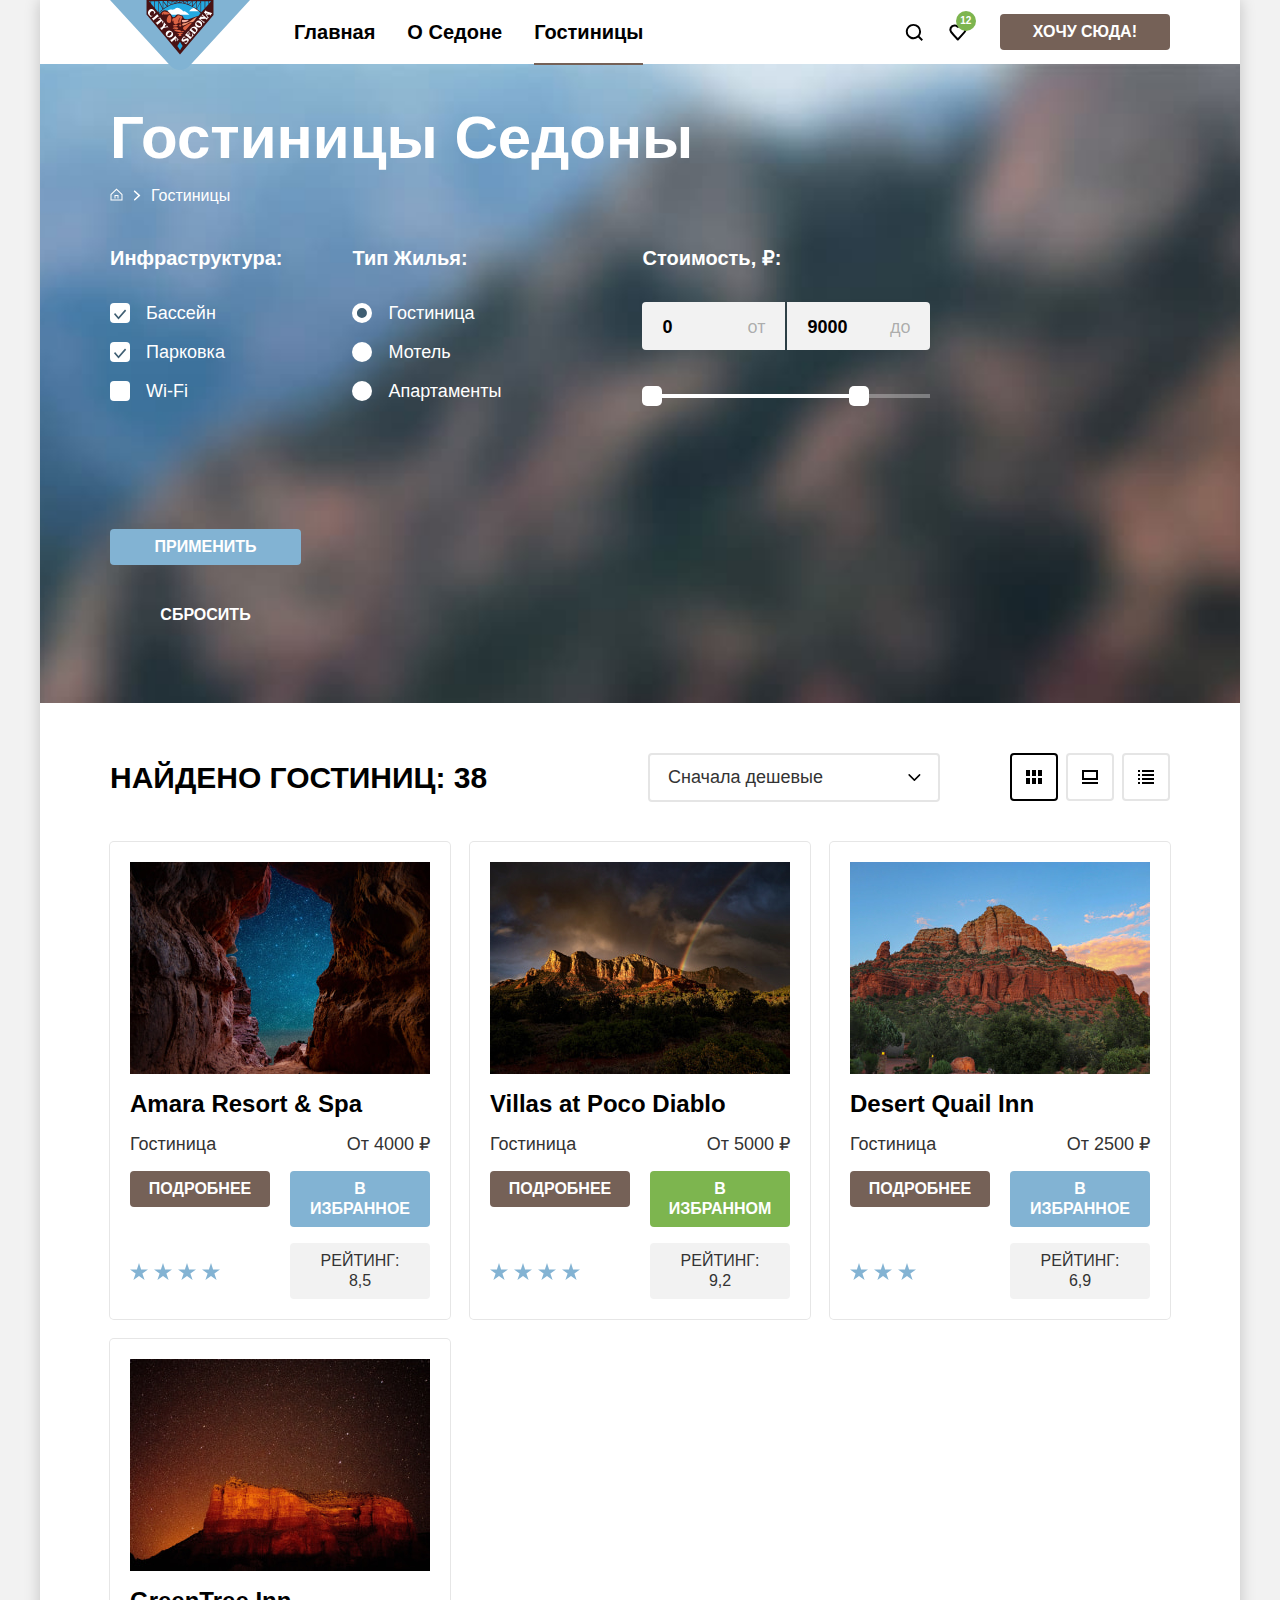
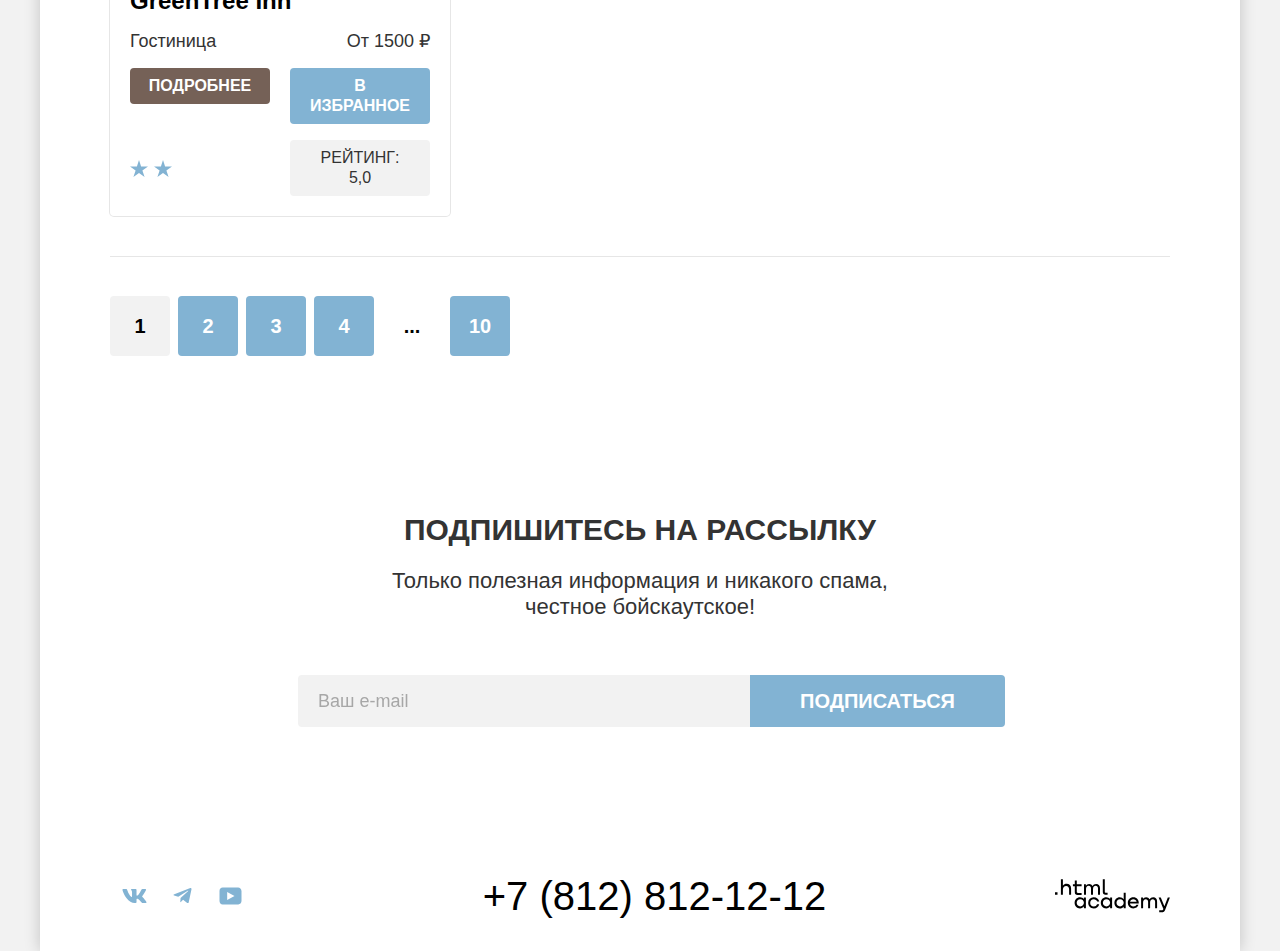
==== commit 1a43993a: "fix: repair viewBox for svg icons" ====
--- a/catalog.html
+++ b/catalog.html
@@ -322,21 +322,21 @@
             <li class="social-networks__item">
               <a class="social-networks__link social-networks__link--vk" href="https://vk.com/htmlacademy" target="_blank">
                 <span class="visually-hidden">ВКонтакте</span>
-                <svg xmlns="http://www.w3.org/2000/svg" width="25" height="14" viewBox="0 0 25px 14px" fill="currentColor" aria-hidden="true"><path fill-rule="evenodd" d="M23.95.95c.17-.55 0-.95-.8-.95h-2.62c-.67 0-.98.35-1.14.73 0 0-1.34 3.2-3.23 5.27-.61.6-.89.8-1.22.8-.17 0-.42-.2-.42-.74V.95c0-.66-.19-.95-.74-.95H9.65c-.42 0-.67.3-.67.6 0 .61.95.76 1.05 2.5v3.8c0 .84-.16.99-.5.99-.88 0-3.05-3.21-4.33-6.89-.25-.71-.5-1-1.17-1H1.4C.65 0 .5.35.5.73c0 .68.89 4.07 4.14 8.55C6.81 12.34 9.87 14 12.65 14c1.67 0 1.88-.37 1.88-1v-2.32c0-.73.16-.88.68-.88.4 0 1.06.2 2.62 1.67C19.61 13.22 19.9 14 20.9 14h2.63c.75 0 1.13-.37.91-1.1-.24-.72-1.09-1.77-2.22-3.02-.6-.7-1.53-1.47-1.8-1.86-.4-.49-.28-.7 0-1.14 0 0 3.2-4.43 3.53-5.93Z" clip-rule="evenodd"/></svg>
+                <svg xmlns="http://www.w3.org/2000/svg" width="25" height="14" viewBox="0 0 25 14" fill="currentColor" aria-hidden="true"><path fill-rule="evenodd" d="M23.95.95c.17-.55 0-.95-.8-.95h-2.62c-.67 0-.98.35-1.14.73 0 0-1.34 3.2-3.23 5.27-.61.6-.89.8-1.22.8-.17 0-.42-.2-.42-.74V.95c0-.66-.19-.95-.74-.95H9.65c-.42 0-.67.3-.67.6 0 .61.95.76 1.05 2.5v3.8c0 .84-.16.99-.5.99-.88 0-3.05-3.21-4.33-6.89-.25-.71-.5-1-1.17-1H1.4C.65 0 .5.35.5.73c0 .68.89 4.07 4.14 8.55C6.81 12.34 9.87 14 12.65 14c1.67 0 1.88-.37 1.88-1v-2.32c0-.73.16-.88.68-.88.4 0 1.06.2 2.62 1.67C19.61 13.22 19.9 14 20.9 14h2.63c.75 0 1.13-.37.91-1.1-.24-.72-1.09-1.77-2.22-3.02-.6-.7-1.53-1.47-1.8-1.86-.4-.49-.28-.7 0-1.14 0 0 3.2-4.43 3.53-5.93Z" clip-rule="evenodd"/></svg>
               </a>
             </li>
 
             <li class="social-networks__item">
               <a class="social-networks__link social-networks__link--tg" href="https://t.me/htmlacademy" target="_blank">
                 <span class="visually-hidden">Телеграм</span>
-                <svg xmlns="http://www.w3.org/2000/svg" width="19" height="16" viewBox="0 0 19px 16px" fill="currentColor" aria-hidden="true"><path d="M17.29.1 1.34 6.25c-1.09.43-1.08 1.04-.2 1.31l4.1 1.28 9.47-5.98c.44-.27.85-.12.52.18L7.55 9.96l-.28 4.22c.41 0 .6-.19.83-.41l1.99-1.93 4.13 3.05c.77.42 1.31.2 1.5-.7l2.72-12.8C18.72.27 18-.23 17.29.09Z"/></svg>
+                <svg xmlns="http://www.w3.org/2000/svg" width="19" height="16" viewBox="0 0 19 16" fill="currentColor" aria-hidden="true"><path d="M17.29.1 1.34 6.25c-1.09.43-1.08 1.04-.2 1.31l4.1 1.28 9.47-5.98c.44-.27.85-.12.52.18L7.55 9.96l-.28 4.22c.41 0 .6-.19.83-.41l1.99-1.93 4.13 3.05c.77.42 1.31.2 1.5-.7l2.72-12.8C18.72.27 18-.23 17.29.09Z"/></svg>
               </a>
             </li>
 
             <li class="social-networks__item">
               <a class="social-networks__link social-networks__link--youtube" href="https://www.youtube.com/user/htmlacademyru" target="_blank">
                 <span class="visually-hidden">YouTube</span>
-                <svg xmlns="http://www.w3.org/2000/svg" width="23" height="18" viewBox="0 0 23px 18px" fill="currentColor" aria-hidden="true"><path d="M19.1.5H3.68C1.81.5.5 2.1.5 3.9V14c0 1.9 1.31 3.5 3.17 3.5h15.66c1.64 0 3.17-1.6 3.17-3.4V3.9C22.28 2.1 20.97.5 19.1.5ZM8.17 13.04V4.96L15.5 9l-7.34 4.04Z"/></svg>
+                <svg xmlns="http://www.w3.org/2000/svg" width="23" height="18" viewBox="0 0 23 18" fill="currentColor" aria-hidden="true"><path d="M19.1.5H3.68C1.81.5.5 2.1.5 3.9V14c0 1.9 1.31 3.5 3.17 3.5h15.66c1.64 0 3.17-1.6 3.17-3.4V3.9C22.28 2.1 20.97.5 19.1.5ZM8.17 13.04V4.96L15.5 9l-7.34 4.04Z"/></svg>
               </a>
             </li>
           </ul>
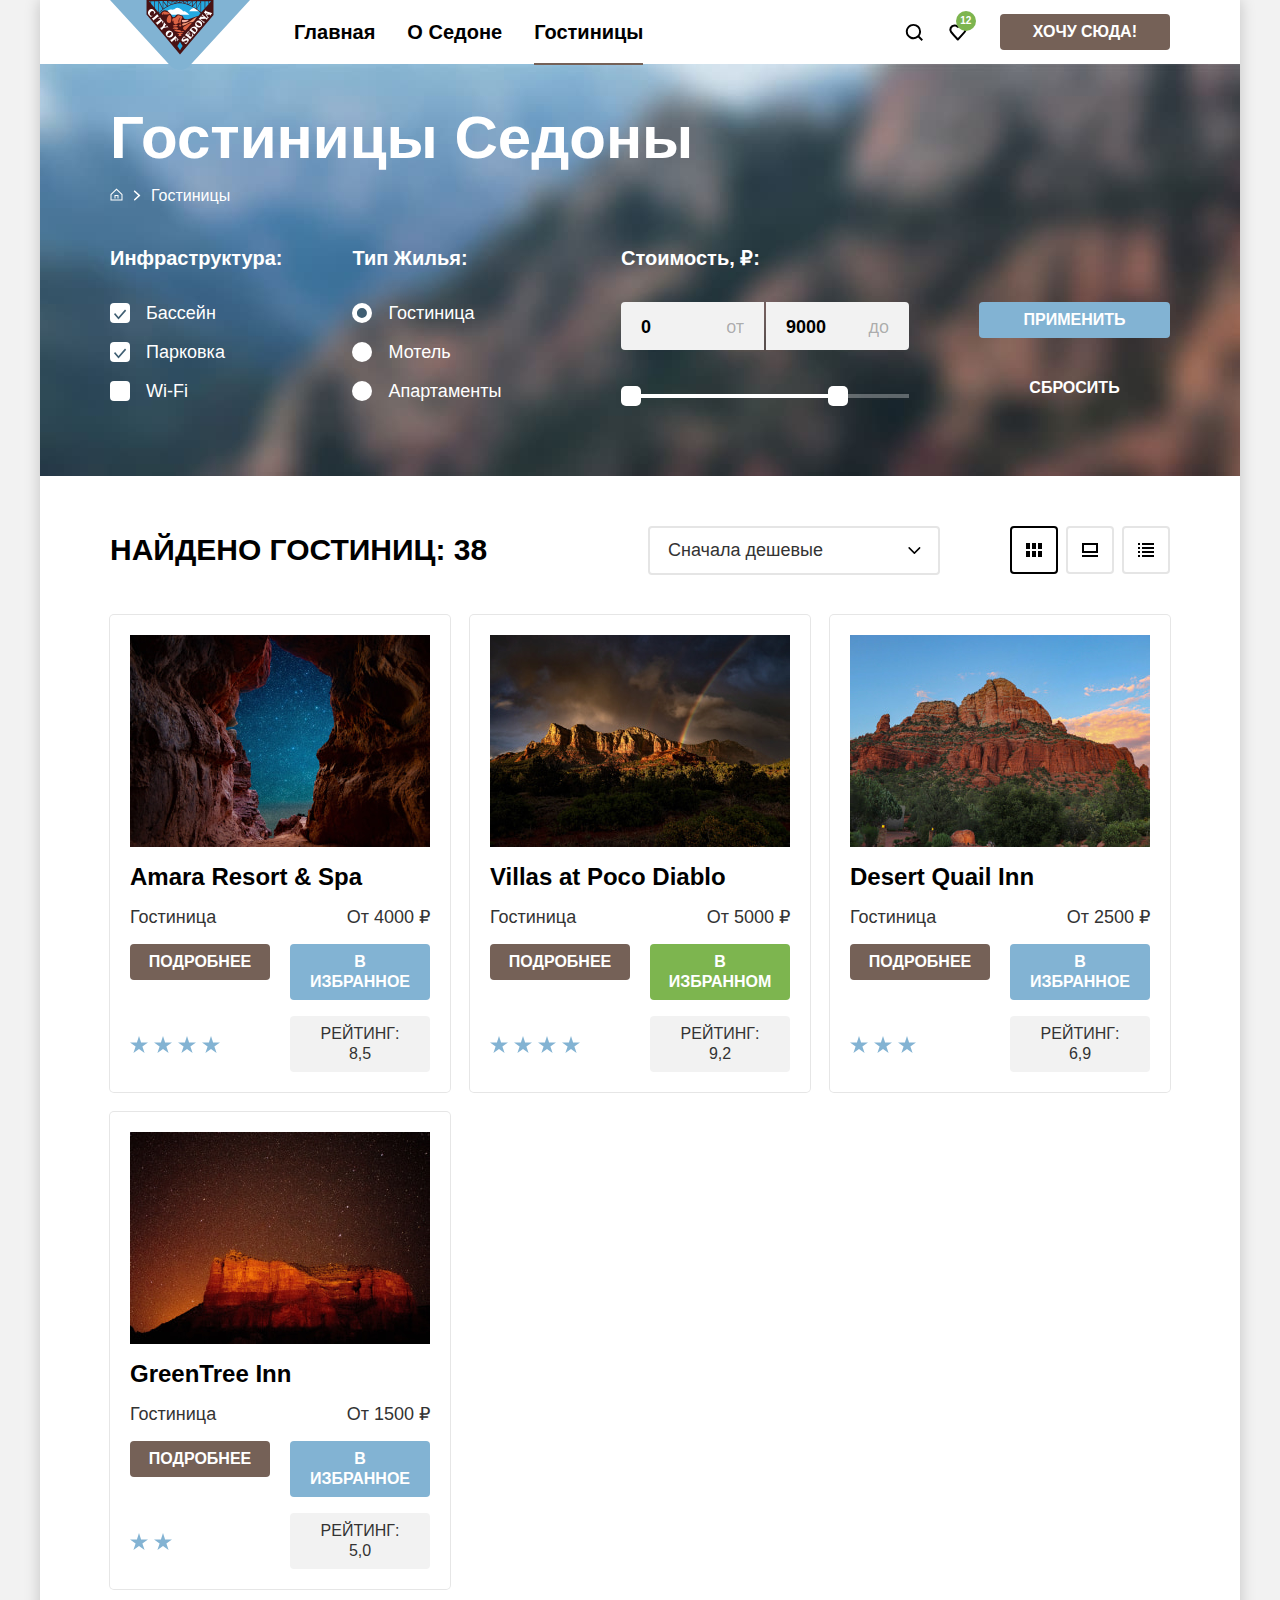
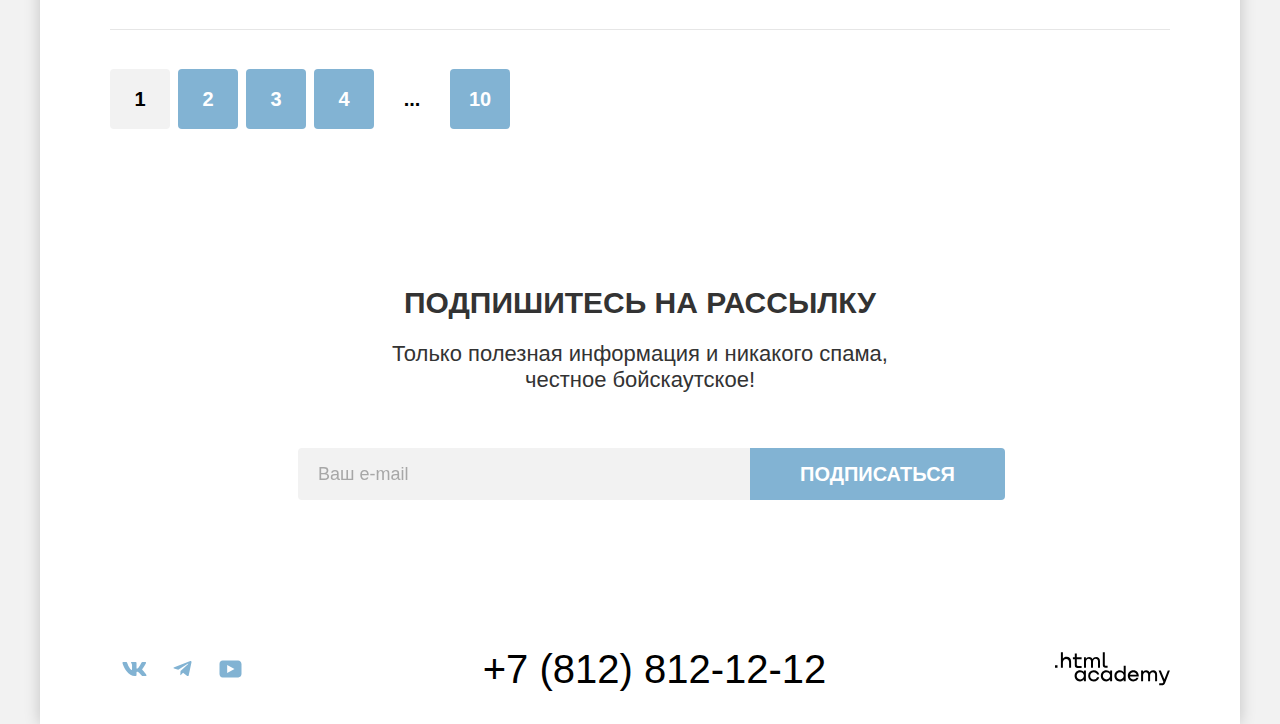
==== commit e5c81b5c: "refactor: add focusable attribute with value false to svg icons" ====
--- a/catalog.html
+++ b/catalog.html
@@ -322,21 +322,21 @@
             <li class="social-networks__item">
               <a class="social-networks__link social-networks__link--vk" href="https://vk.com/htmlacademy" target="_blank">
                 <span class="visually-hidden">ВКонтакте</span>
-                <svg xmlns="http://www.w3.org/2000/svg" width="25" height="14" viewBox="0 0 25 14" fill="currentColor" aria-hidden="true"><path fill-rule="evenodd" d="M23.95.95c.17-.55 0-.95-.8-.95h-2.62c-.67 0-.98.35-1.14.73 0 0-1.34 3.2-3.23 5.27-.61.6-.89.8-1.22.8-.17 0-.42-.2-.42-.74V.95c0-.66-.19-.95-.74-.95H9.65c-.42 0-.67.3-.67.6 0 .61.95.76 1.05 2.5v3.8c0 .84-.16.99-.5.99-.88 0-3.05-3.21-4.33-6.89-.25-.71-.5-1-1.17-1H1.4C.65 0 .5.35.5.73c0 .68.89 4.07 4.14 8.55C6.81 12.34 9.87 14 12.65 14c1.67 0 1.88-.37 1.88-1v-2.32c0-.73.16-.88.68-.88.4 0 1.06.2 2.62 1.67C19.61 13.22 19.9 14 20.9 14h2.63c.75 0 1.13-.37.91-1.1-.24-.72-1.09-1.77-2.22-3.02-.6-.7-1.53-1.47-1.8-1.86-.4-.49-.28-.7 0-1.14 0 0 3.2-4.43 3.53-5.93Z" clip-rule="evenodd"/></svg>
+                <svg xmlns="http://www.w3.org/2000/svg" width="25" height="14" viewBox="0 0 25 14" fill="currentColor" aria-hidden="true" focusable="false"><path fill-rule="evenodd" d="M23.95.95c.17-.55 0-.95-.8-.95h-2.62c-.67 0-.98.35-1.14.73 0 0-1.34 3.2-3.23 5.27-.61.6-.89.8-1.22.8-.17 0-.42-.2-.42-.74V.95c0-.66-.19-.95-.74-.95H9.65c-.42 0-.67.3-.67.6 0 .61.95.76 1.05 2.5v3.8c0 .84-.16.99-.5.99-.88 0-3.05-3.21-4.33-6.89-.25-.71-.5-1-1.17-1H1.4C.65 0 .5.35.5.73c0 .68.89 4.07 4.14 8.55C6.81 12.34 9.87 14 12.65 14c1.67 0 1.88-.37 1.88-1v-2.32c0-.73.16-.88.68-.88.4 0 1.06.2 2.62 1.67C19.61 13.22 19.9 14 20.9 14h2.63c.75 0 1.13-.37.91-1.1-.24-.72-1.09-1.77-2.22-3.02-.6-.7-1.53-1.47-1.8-1.86-.4-.49-.28-.7 0-1.14 0 0 3.2-4.43 3.53-5.93Z" clip-rule="evenodd"/></svg>
               </a>
             </li>
 
             <li class="social-networks__item">
               <a class="social-networks__link social-networks__link--tg" href="https://t.me/htmlacademy" target="_blank">
                 <span class="visually-hidden">Телеграм</span>
-                <svg xmlns="http://www.w3.org/2000/svg" width="19" height="16" viewBox="0 0 19 16" fill="currentColor" aria-hidden="true"><path d="M17.29.1 1.34 6.25c-1.09.43-1.08 1.04-.2 1.31l4.1 1.28 9.47-5.98c.44-.27.85-.12.52.18L7.55 9.96l-.28 4.22c.41 0 .6-.19.83-.41l1.99-1.93 4.13 3.05c.77.42 1.31.2 1.5-.7l2.72-12.8C18.72.27 18-.23 17.29.09Z"/></svg>
+                <svg xmlns="http://www.w3.org/2000/svg" width="19" height="16" viewBox="0 0 19 16" fill="currentColor" aria-hidden="true" focusable="false"><path d="M17.29.1 1.34 6.25c-1.09.43-1.08 1.04-.2 1.31l4.1 1.28 9.47-5.98c.44-.27.85-.12.52.18L7.55 9.96l-.28 4.22c.41 0 .6-.19.83-.41l1.99-1.93 4.13 3.05c.77.42 1.31.2 1.5-.7l2.72-12.8C18.72.27 18-.23 17.29.09Z"/></svg>
               </a>
             </li>
 
             <li class="social-networks__item">
               <a class="social-networks__link social-networks__link--youtube" href="https://www.youtube.com/user/htmlacademyru" target="_blank">
                 <span class="visually-hidden">YouTube</span>
-                <svg xmlns="http://www.w3.org/2000/svg" width="23" height="18" viewBox="0 0 23 18" fill="currentColor" aria-hidden="true"><path d="M19.1.5H3.68C1.81.5.5 2.1.5 3.9V14c0 1.9 1.31 3.5 3.17 3.5h15.66c1.64 0 3.17-1.6 3.17-3.4V3.9C22.28 2.1 20.97.5 19.1.5ZM8.17 13.04V4.96L15.5 9l-7.34 4.04Z"/></svg>
+                <svg xmlns="http://www.w3.org/2000/svg" width="23" height="18" viewBox="0 0 23 18" fill="currentColor" aria-hidden="true" focusable="false"><path d="M19.1.5H3.68C1.81.5.5 2.1.5 3.9V14c0 1.9 1.31 3.5 3.17 3.5h15.66c1.64 0 3.17-1.6 3.17-3.4V3.9C22.28 2.1 20.97.5 19.1.5ZM8.17 13.04V4.96L15.5 9l-7.34 4.04Z"/></svg>
               </a>
             </li>
           </ul>
@@ -351,7 +351,7 @@
 
         <a class="developer" target="_blank" href="https://htmlacademy.ru/intensive/htmlcss">
           <span class="visually-hidden">Разработано в HTMLAcademy</span>
-          <svg width="115" height="34" viewBox="0 0 115 34" fill="currentColor" xmlns="http://www.w3.org/2000/svg" aria-hidden="true"><path d="M0 13.26v2.6h2.5v-2.6H0ZM11.6 4.86c-1.6 0-2.8.7-3.6 1.7h-.1V.36h-2v15.5h2v-5.3c0-2.1 1.3-3.6 3.3-3.6 1.8 0 2.9 1.4 2.9 3.2v5.7h2v-6.1c.1-3-1.8-4.9-4.5-4.9ZM26.6 5.16h-4.8v-3.7h-2v3.8h-1.9v2h1.9v6c0 1.7 1 2.7 2.7 2.7h4.1v-2h-3.7c-.7 0-1.1-.4-1.1-1.1v-5.7h4.8v-2ZM41.1 4.96c-1.6 0-2.9.8-3.5 2.1h-.1c-.6-1.2-1.8-2.1-3.4-2.1-1.4 0-2.5.8-3.1 1.8h-.1v-1.6H29v10.6h2v-5.4c0-2 1-3.5 2.6-3.5 1.5 0 2.4 1 2.4 2.6v6.3h2v-5.6c0-2.4 1.4-3.3 2.6-3.3 1.5 0 2.4 1 2.4 2.6v6.3h2v-6.5c.1-2.5-1.4-4.3-3.9-4.3ZM47.8 13.06c0 1.7 1 2.7 2.8 2.7h2v-2h-1.7c-.7 0-1.1-.4-1.1-1.1V.36h-2v12.7ZM28.9 20.06c-.9-1.1-2.2-1.8-3.9-1.8-3.1 0-5.4 2.3-5.4 5.6s2.3 5.6 5.4 5.6c1.8 0 3-.8 3.8-1.9h.1v1.6h2v-10.6h-2v1.5Zm-3.6 7.4c-2.2 0-3.6-1.6-3.6-3.6s1.4-3.6 3.6-3.6 3.6 1.6 3.6 3.6c0 1.9-1.4 3.6-3.6 3.6ZM44.2 22.36c-.5-2.4-2.6-4.1-5.4-4.1a5.4 5.4 0 0 0-5.6 5.6c0 3.1 2.2 5.6 5.6 5.6 2.8 0 4.9-1.8 5.4-4.2h-2.1a3.4 3.4 0 0 1-3.3 2.3c-2.2 0-3.6-1.6-3.6-3.6s1.4-3.6 3.6-3.6c1.6 0 2.8 1 3.3 2.2h2.1v-.2ZM55.1 20.06c-.9-1.1-2.2-1.8-3.9-1.8-3.1 0-5.4 2.3-5.4 5.6s2.3 5.6 5.4 5.6c1.8 0 3-.8 3.8-1.9h.1v1.6h2v-10.6h-2v1.5Zm-3.6 7.4c-2.2 0-3.6-1.6-3.6-3.6s1.4-3.6 3.6-3.6 3.6 1.6 3.6 3.6c0 1.9-1.5 3.6-3.6 3.6ZM68.7 20.16c-.9-1.1-2.2-1.9-3.9-1.9-3.1 0-5.4 2.3-5.4 5.6s2.2 5.6 5.4 5.6c1.7 0 3-.8 3.8-1.8h.1v1.5h2v-15.4h-2v6.4Zm-3.6 7.3c-2.2 0-3.6-1.6-3.6-3.6s1.4-3.6 3.6-3.6 3.6 1.6 3.6 3.6c-.1 2-1.5 3.6-3.6 3.6ZM78.3 18.26c-3.3 0-5.5 2.5-5.5 5.6 0 3 2.1 5.6 5.5 5.6 2.5 0 4.5-1.3 5.2-3.6h-2.1c-.5 1-1.6 1.6-3 1.6-1.9 0-3.3-1.3-3.4-2.9h8.8c.2-3.6-2-6.3-5.5-6.3Zm0 1.9c1.7 0 3 1 3.3 2.6h-6.5c.3-1.5 1.5-2.6 3.2-2.6ZM98.2 18.26c-1.6 0-2.9.8-3.6 2h-.1c-.6-1.2-1.8-2-3.4-2-1.4 0-2.5.7-3.1 1.8v-1.5h-1.9v10.6h2v-5.4c0-2 1-3.4 2.6-3.5 1.5 0 2.4 1 2.4 2.6v6.3h2v-5.6c0-2.4 1.4-3.3 2.6-3.3 1.5 0 2.4 1 2.4 2.6v6.3h2v-6.5c.1-2.6-1.4-4.4-3.9-4.4ZM109.4 27.36l-3.6-8.9h-2.2l4.8 11.6c-.3.9-.7 1.2-1.7 1.2h-2.5v2h2.5c1.8 0 2.8-.8 3.5-2.6l4.7-12.2h-2.1l-3.4 8.9Z"/></svg>
+          <svg width="115" height="34" viewBox="0 0 115 34" fill="currentColor" xmlns="http://www.w3.org/2000/svg" aria-hidden="true" focusable="false"><path d="M0 13.26v2.6h2.5v-2.6H0ZM11.6 4.86c-1.6 0-2.8.7-3.6 1.7h-.1V.36h-2v15.5h2v-5.3c0-2.1 1.3-3.6 3.3-3.6 1.8 0 2.9 1.4 2.9 3.2v5.7h2v-6.1c.1-3-1.8-4.9-4.5-4.9ZM26.6 5.16h-4.8v-3.7h-2v3.8h-1.9v2h1.9v6c0 1.7 1 2.7 2.7 2.7h4.1v-2h-3.7c-.7 0-1.1-.4-1.1-1.1v-5.7h4.8v-2ZM41.1 4.96c-1.6 0-2.9.8-3.5 2.1h-.1c-.6-1.2-1.8-2.1-3.4-2.1-1.4 0-2.5.8-3.1 1.8h-.1v-1.6H29v10.6h2v-5.4c0-2 1-3.5 2.6-3.5 1.5 0 2.4 1 2.4 2.6v6.3h2v-5.6c0-2.4 1.4-3.3 2.6-3.3 1.5 0 2.4 1 2.4 2.6v6.3h2v-6.5c.1-2.5-1.4-4.3-3.9-4.3ZM47.8 13.06c0 1.7 1 2.7 2.8 2.7h2v-2h-1.7c-.7 0-1.1-.4-1.1-1.1V.36h-2v12.7ZM28.9 20.06c-.9-1.1-2.2-1.8-3.9-1.8-3.1 0-5.4 2.3-5.4 5.6s2.3 5.6 5.4 5.6c1.8 0 3-.8 3.8-1.9h.1v1.6h2v-10.6h-2v1.5Zm-3.6 7.4c-2.2 0-3.6-1.6-3.6-3.6s1.4-3.6 3.6-3.6 3.6 1.6 3.6 3.6c0 1.9-1.4 3.6-3.6 3.6ZM44.2 22.36c-.5-2.4-2.6-4.1-5.4-4.1a5.4 5.4 0 0 0-5.6 5.6c0 3.1 2.2 5.6 5.6 5.6 2.8 0 4.9-1.8 5.4-4.2h-2.1a3.4 3.4 0 0 1-3.3 2.3c-2.2 0-3.6-1.6-3.6-3.6s1.4-3.6 3.6-3.6c1.6 0 2.8 1 3.3 2.2h2.1v-.2ZM55.1 20.06c-.9-1.1-2.2-1.8-3.9-1.8-3.1 0-5.4 2.3-5.4 5.6s2.3 5.6 5.4 5.6c1.8 0 3-.8 3.8-1.9h.1v1.6h2v-10.6h-2v1.5Zm-3.6 7.4c-2.2 0-3.6-1.6-3.6-3.6s1.4-3.6 3.6-3.6 3.6 1.6 3.6 3.6c0 1.9-1.5 3.6-3.6 3.6ZM68.7 20.16c-.9-1.1-2.2-1.9-3.9-1.9-3.1 0-5.4 2.3-5.4 5.6s2.2 5.6 5.4 5.6c1.7 0 3-.8 3.8-1.8h.1v1.5h2v-15.4h-2v6.4Zm-3.6 7.3c-2.2 0-3.6-1.6-3.6-3.6s1.4-3.6 3.6-3.6 3.6 1.6 3.6 3.6c-.1 2-1.5 3.6-3.6 3.6ZM78.3 18.26c-3.3 0-5.5 2.5-5.5 5.6 0 3 2.1 5.6 5.5 5.6 2.5 0 4.5-1.3 5.2-3.6h-2.1c-.5 1-1.6 1.6-3 1.6-1.9 0-3.3-1.3-3.4-2.9h8.8c.2-3.6-2-6.3-5.5-6.3Zm0 1.9c1.7 0 3 1 3.3 2.6h-6.5c.3-1.5 1.5-2.6 3.2-2.6ZM98.2 18.26c-1.6 0-2.9.8-3.6 2h-.1c-.6-1.2-1.8-2-3.4-2-1.4 0-2.5.7-3.1 1.8v-1.5h-1.9v10.6h2v-5.4c0-2 1-3.4 2.6-3.5 1.5 0 2.4 1 2.4 2.6v6.3h2v-5.6c0-2.4 1.4-3.3 2.6-3.3 1.5 0 2.4 1 2.4 2.6v6.3h2v-6.5c.1-2.6-1.4-4.4-3.9-4.4ZM109.4 27.36l-3.6-8.9h-2.2l4.8 11.6c-.3.9-.7 1.2-1.7 1.2h-2.5v2h2.5c1.8 0 2.8-.8 3.5-2.6l4.7-12.2h-2.1l-3.4 8.9Z"/></svg>
         </a>
       </footer>
     </div>
--- a/styles/styles.css
+++ b/styles/styles.css
@@ -240,11 +240,11 @@
 
 .navbar__brand-link:hover,
 .navbar__brand-link:focus-visible {
+  filter: opacity(80%);
+}
+
+.navbar__brand-link:active {
   filter: opacity(60%);
-}
-
-.navbar__brand-link:active {
-  filter: opacity(30%);
 }
 
 .navbar__brand-logo {
@@ -456,13 +456,9 @@
 .block__inner {
   display: flex;
   flex-direction: column;
+  justify-content: center;
   gap: 30px;
-  height: 100%;
   padding: var(--block-y-indent) var(--block-x-indent);
-}
-
-.advantages__item:not(.block--wide) .block__inner {
-  --block-y-indent: 112px;
 }
 
 .block__title {
@@ -791,7 +787,7 @@
   display: flex;
   flex-wrap: wrap;
   max-width: 288px;
-  margin-left: 70px;
+  margin-left: auto;
 }
 
 .filters__legend {
@@ -800,6 +796,7 @@
   font-weight: 700;
   margin-bottom: 32px;
   padding: 0;
+  word-break: break-word;
 }
 
 .filters__option-list {
@@ -819,6 +816,7 @@
   font-size: var(--control-label-font-size);
   line-height: var(--control-label-line-height);
   cursor: pointer;
+  word-break: break-word;
 }
 
 .filters__label--range {
@@ -942,6 +940,7 @@
   position: relative;
   width: 100%;
   height: 4px;
+  margin-bottom: 8px;
   background-color: var(--color-on-surface-30);
 }
 
@@ -1002,12 +1001,17 @@
 
 .catalog__header {
   display: flex;
-  align-items: center;
+  align-items: flex-start;
+  flex-wrap: wrap;
+  gap: 20px 70px;
   margin-bottom: 40px;
 }
 
 .catalog__title {
-  margin: 0;
+  max-width: 450px;
+  margin: 0;
+  margin-right: auto;
+  padding-top: 6px;
   font-size: var(--headline-font-size-2);
   line-height: var(--headline-line-height-2);
   color: var(--color-primary);
@@ -1017,8 +1021,6 @@
 .catalog__select {
   width: 292px;
   padding: 12px 58px 12px 18px;
-  margin-left: auto;
-  margin-right: 70px;
   color: var(--color-secondary);
   font-family: inherit;
   font-size: var(--select-font-size);
@@ -1046,9 +1048,11 @@
 }
 
 .catalog__view-button-group {
-  display: flex;
+  max-width: 160px;
+  display: flex;
+  justify-content: flex-end;
+  flex-wrap: wrap;
   gap: 8px;
-  margin-bottom: 1px;
 }
 
 .catalog__view-button {
@@ -1538,7 +1542,7 @@
   justify-content: center;
   width: 20px;
   height: 20px;
-  padding: 14px 10px; /* обнулить, если надо, чтобы активная область была маленькая как на макете */
+  padding: 0;
   background: none;
   border: 0;
   cursor: pointer;
@@ -1625,6 +1629,11 @@
   background-color: var(--color-accent-2);
   border: 0;
   border-radius: 50%;
+}
+
+.tooltip__toggle:hover,
+.tooltip__toggle:focus-visible {
+  background-color: var(--color-accent-hover-2);
 }
 
 .tooltip__toggle::before {
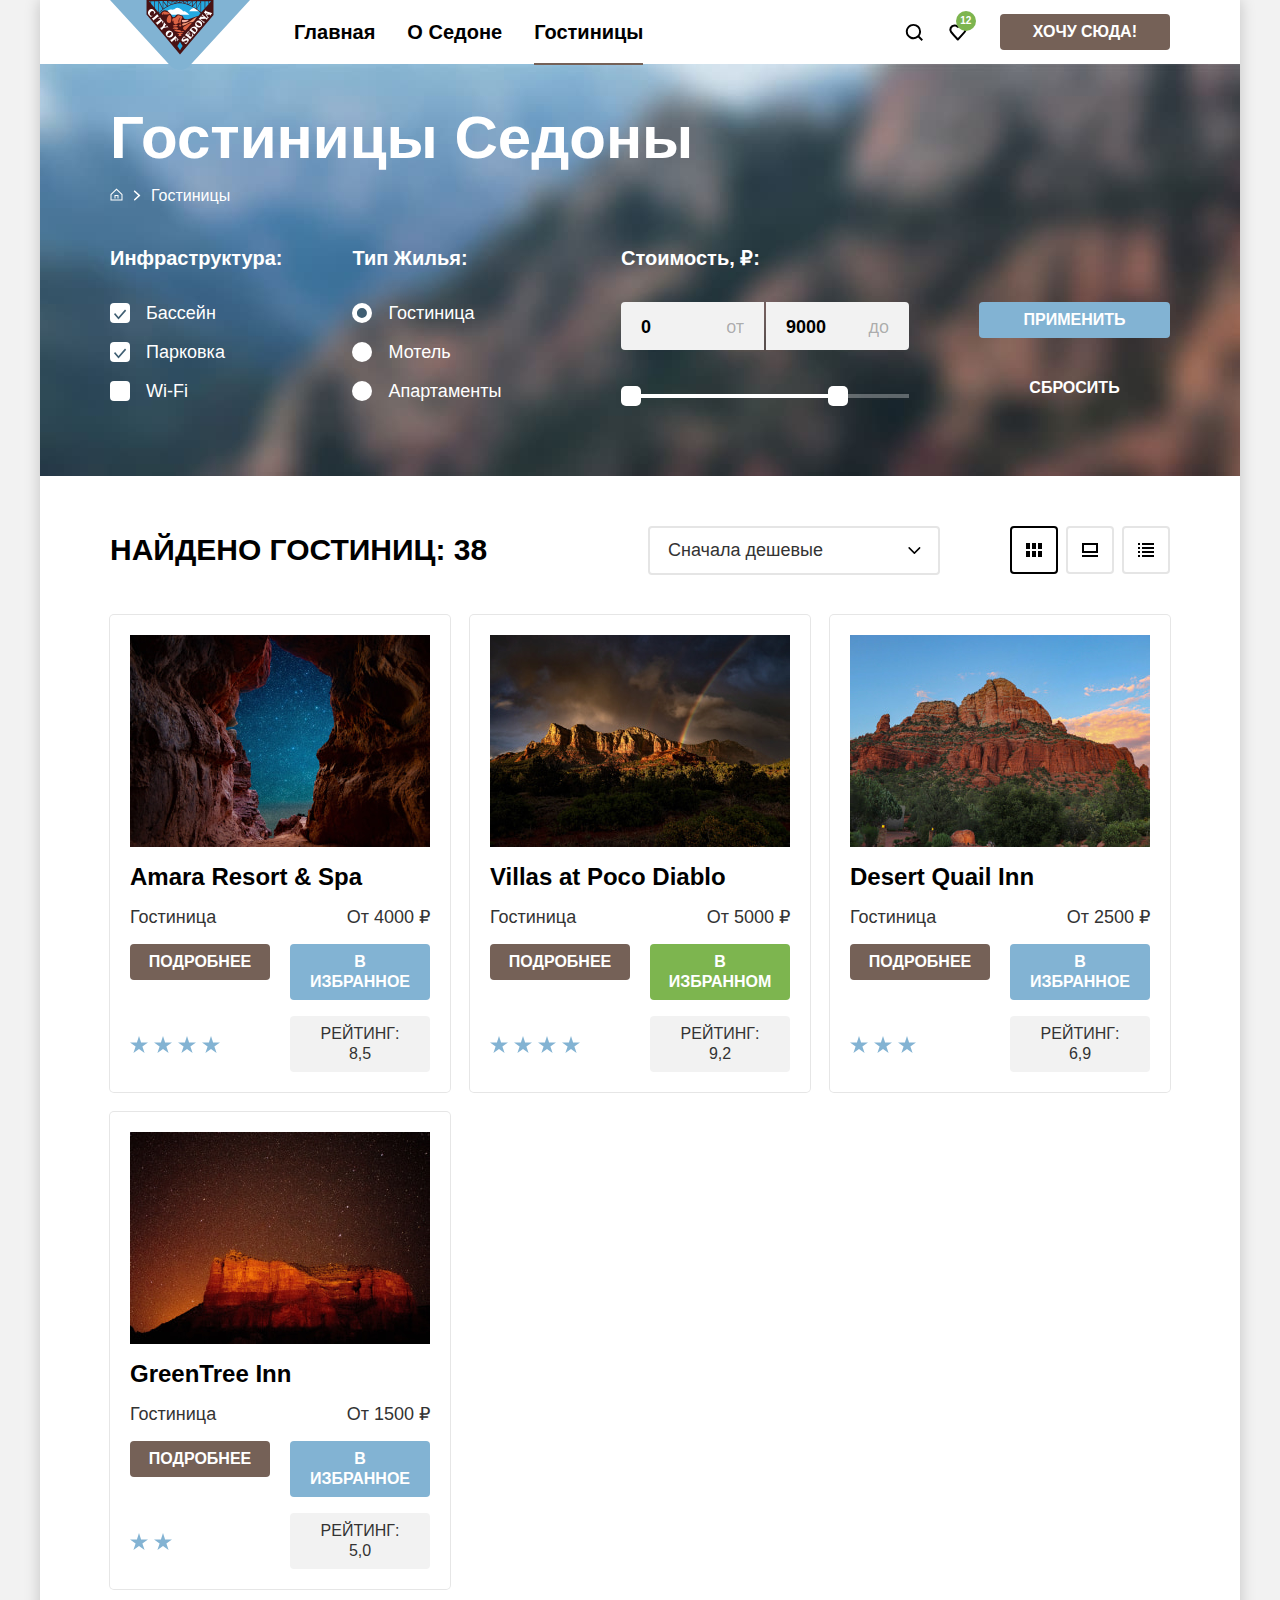
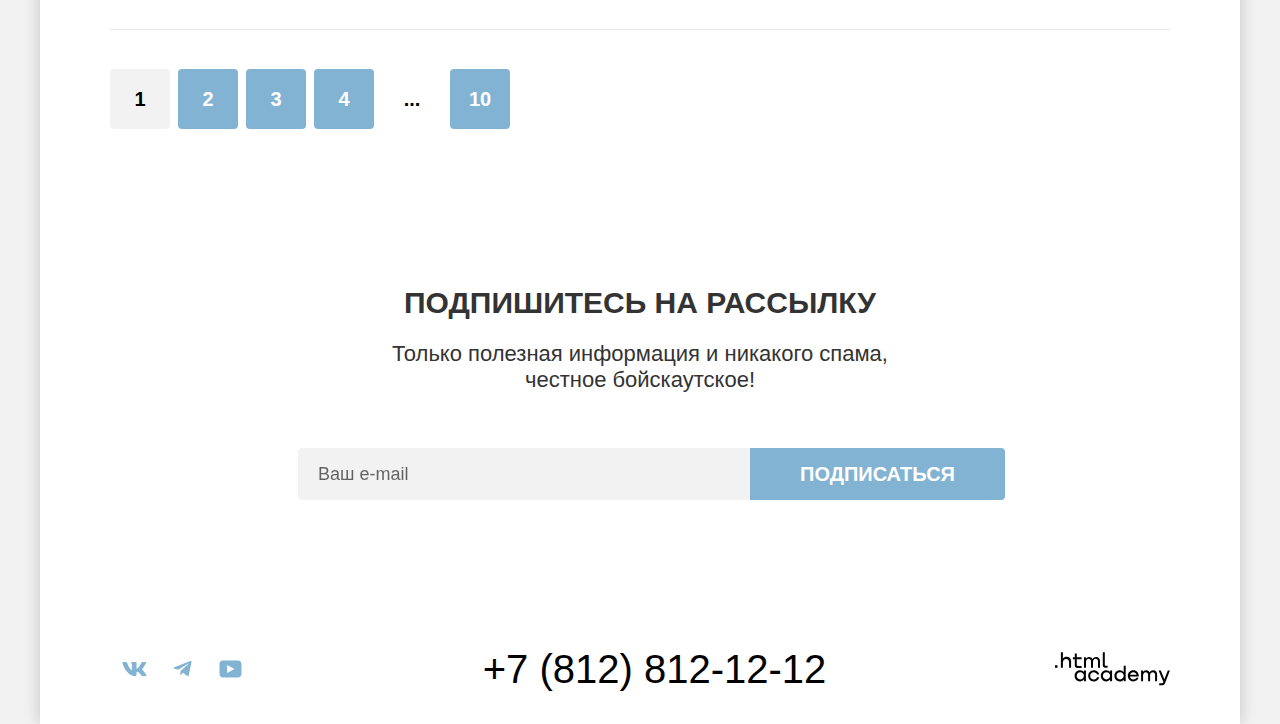
==== commit d5bd280c: "style: add dot at end of alt attributes" ====
--- a/catalog.html
+++ b/catalog.html
@@ -11,7 +11,7 @@
       <header class="header">
         <nav class="header__navbar navbar">
           <a class="navbar__brand-link" href="index.html">
-            <img class="navbar__brand-logo" src="images/brand-sedona.svg" alt="Логотип Седона" width="140" height="70">
+            <img class="navbar__brand-logo" src="images/brand-sedona.svg" alt="Логотип Седона." width="140" height="70">
           </a>
 
           <ul class="navbar__menu menu">
@@ -186,7 +186,7 @@
           <ul class="catalog__product-list">
             <li class="catalog__product-item card">
               <a class="card__link" href="#" tabindex="-1">
-                <img class="card__image" src="images/catalog/hotel-amara-resort-and-spa.jpg" alt="Чистое ночное небо виднеется из горной расщелины" width="300" height="212">
+                <img class="card__image" src="images/catalog/hotel-amara-resort-and-spa.jpg" alt="Чистое ночное небо виднеется из горной расщелины." width="300" height="212">
               </a>
 
               <a class="card__link" href="#">
@@ -208,7 +208,7 @@
 
             <li class="catalog__product-item card">
               <a class="card__link" href="#" tabindex="-1">
-                <img class="card__image" src="images/catalog/hotel-villas-at-poco-diablo.jpg" alt="Лучи солнца пробились свозь тучи после грозы и радуга появилась над каньоном" width="300" height="212">
+                <img class="card__image" src="images/catalog/hotel-villas-at-poco-diablo.jpg" alt="Лучи солнца пробились свозь тучи после грозы и радуга появилась над каньоном." width="300" height="212">
               </a>
 
               <a class="card__link" href="#">
@@ -230,7 +230,7 @@
 
             <li class="catalog__product-item card">
               <a class="card__link" href="#" tabindex="-1">
-                <img class="card__image" src="images/catalog/hotel-desert-quail-inn.jpg" alt="Умиротворяющая тишина воцарилась под светлым небом в лесу возле каньона" width="300" height="212">
+                <img class="card__image" src="images/catalog/hotel-desert-quail-inn.jpg" alt="Умиротворяющая тишина воцарилась под светлым небом в лесу возле каньона." width="300" height="212">
               </a>
 
               <a class="card__link" href="#">
@@ -252,7 +252,7 @@
 
             <li class="catalog__product-item card">
               <a class="card__link" href="#" tabindex="-1">
-                <img class="card__image" src="images/catalog/hotel-greentree-inn.jpg" alt="Звезды на ночном небе волшебно сияют над величественной массивной скалой" width="300" height="212">
+                <img class="card__image" src="images/catalog/hotel-greentree-inn.jpg" alt="Звезды на ночном небе волшебно сияют над величественной массивной скалой." width="300" height="212">
               </a>
 
               <a class="card__link" href="#">
--- a/styles/styles.css
+++ b/styles/styles.css
@@ -673,7 +673,17 @@
 }
 
 .subscribe__input::placeholder {
+  color: var(--color-primary);
   filter: opacity(60%);
+}
+
+.subscribe__input:disabled {
+  color: var(--color-shadow-30);
+  background-color: var(--color-border);
+}
+
+.subscribe__input:disabled::placeholder {
+  color: var(--color-shadow-30);
 }
 
 .subscribe__button {
@@ -926,14 +936,24 @@
   filter: opacity(30%);
 }
 
-.filters__label--checkbox:has(.filters__input:disabled),
-.filters__label--radio:has(.filters__input:disabled) {
+.filters__label--checkbox:has(:disabled),
+.filters__label--radio:has(:disabled) {
   filter: opacity(15%);
   pointer-events: none;
 }
 
 .filters__label--range:hover .filters__input {
   background-color: var(--color-border);
+}
+
+.filters__label--range .filters__input:disabled {
+  color: var(--color-shadow-30);
+  background-color: var(--color-border);
+  cursor: default;
+}
+
+.filters__label--range .filters__input:disabled::placeholder {
+  color: var(--color-shadow-30);
 }
 
 .filters__range-slider {
@@ -983,15 +1003,21 @@
   outline: 3px solid var(--color-accent-2);
 }
 
+.filters__range-handler:disabled {
+  background-color: #a7a7a7;
+  pointer-events: none;
+}
+
 .filters__button-group {
   padding-top: 56px;
 }
 
 .filters__button {
   width: 191px;
-}
-
-.filters__button:first-child {
+  word-break: break-word;
+}
+
+.filters__button:not(:last-child) {
   margin-bottom: 32px;
 }
 
@@ -1449,6 +1475,14 @@
   filter: opacity(30%);
 }
 
+.modal__close-button:disabled {
+  pointer-events: none;
+}
+
+.modal__close-button:disabled::before {
+  filter: opacity(30%);
+}
+
 .modal__title {
   margin: 0;
   margin-bottom: 64px;
@@ -1499,6 +1533,15 @@
   background-color: var(--color-border);
 }
 
+.booking-form__date-input:disabled {
+  color: var(--color-shadow-30);
+  background-color: var(--color-border);
+}
+
+.booking-form__date-input:disabled::placeholder {
+  color: var(--color-shadow-30);
+}
+
 .booking-form__message {
   grid-column: 2 / -1;
   margin: 0;
@@ -1533,6 +1576,11 @@
   margin: 0;
   background-color: var(--color-background-2);
   border-radius: var(--button-border-radius);
+}
+
+.booking-form__visitors-count:has(:disabled) {
+  background-color: var(--color-border);
+  pointer-events: none;
 }
 
 .booking-form__visitors-button {
@@ -1578,6 +1626,11 @@
 .booking-form__visitors-button:active::after {
   background-color: var(--color-primary);
   filter: opacity(20%);
+}
+
+.booking-form__visitors-button:disabled::before,
+.booking-form__visitors-button:disabled::after {
+  background-color: var(--color-shadow-30);
 }
 
 .booking-form__visitors-input {
@@ -1603,6 +1656,10 @@
   background-color: var(--color-border);
 }
 
+.booking-form__visitors-input:disabled {
+  color: var(--color-shadow-30);
+}
+
 .booking-form__submit {
   --button-line-height: 24px;
   grid-column: 1 / -1;
@@ -1634,6 +1691,10 @@
 .tooltip__toggle:hover,
 .tooltip__toggle:focus-visible {
   background-color: var(--color-accent-hover-2);
+}
+
+.tooltip__toggle:disabled {
+  filter: opacity(30%);
 }
 
 .tooltip__toggle::before {
